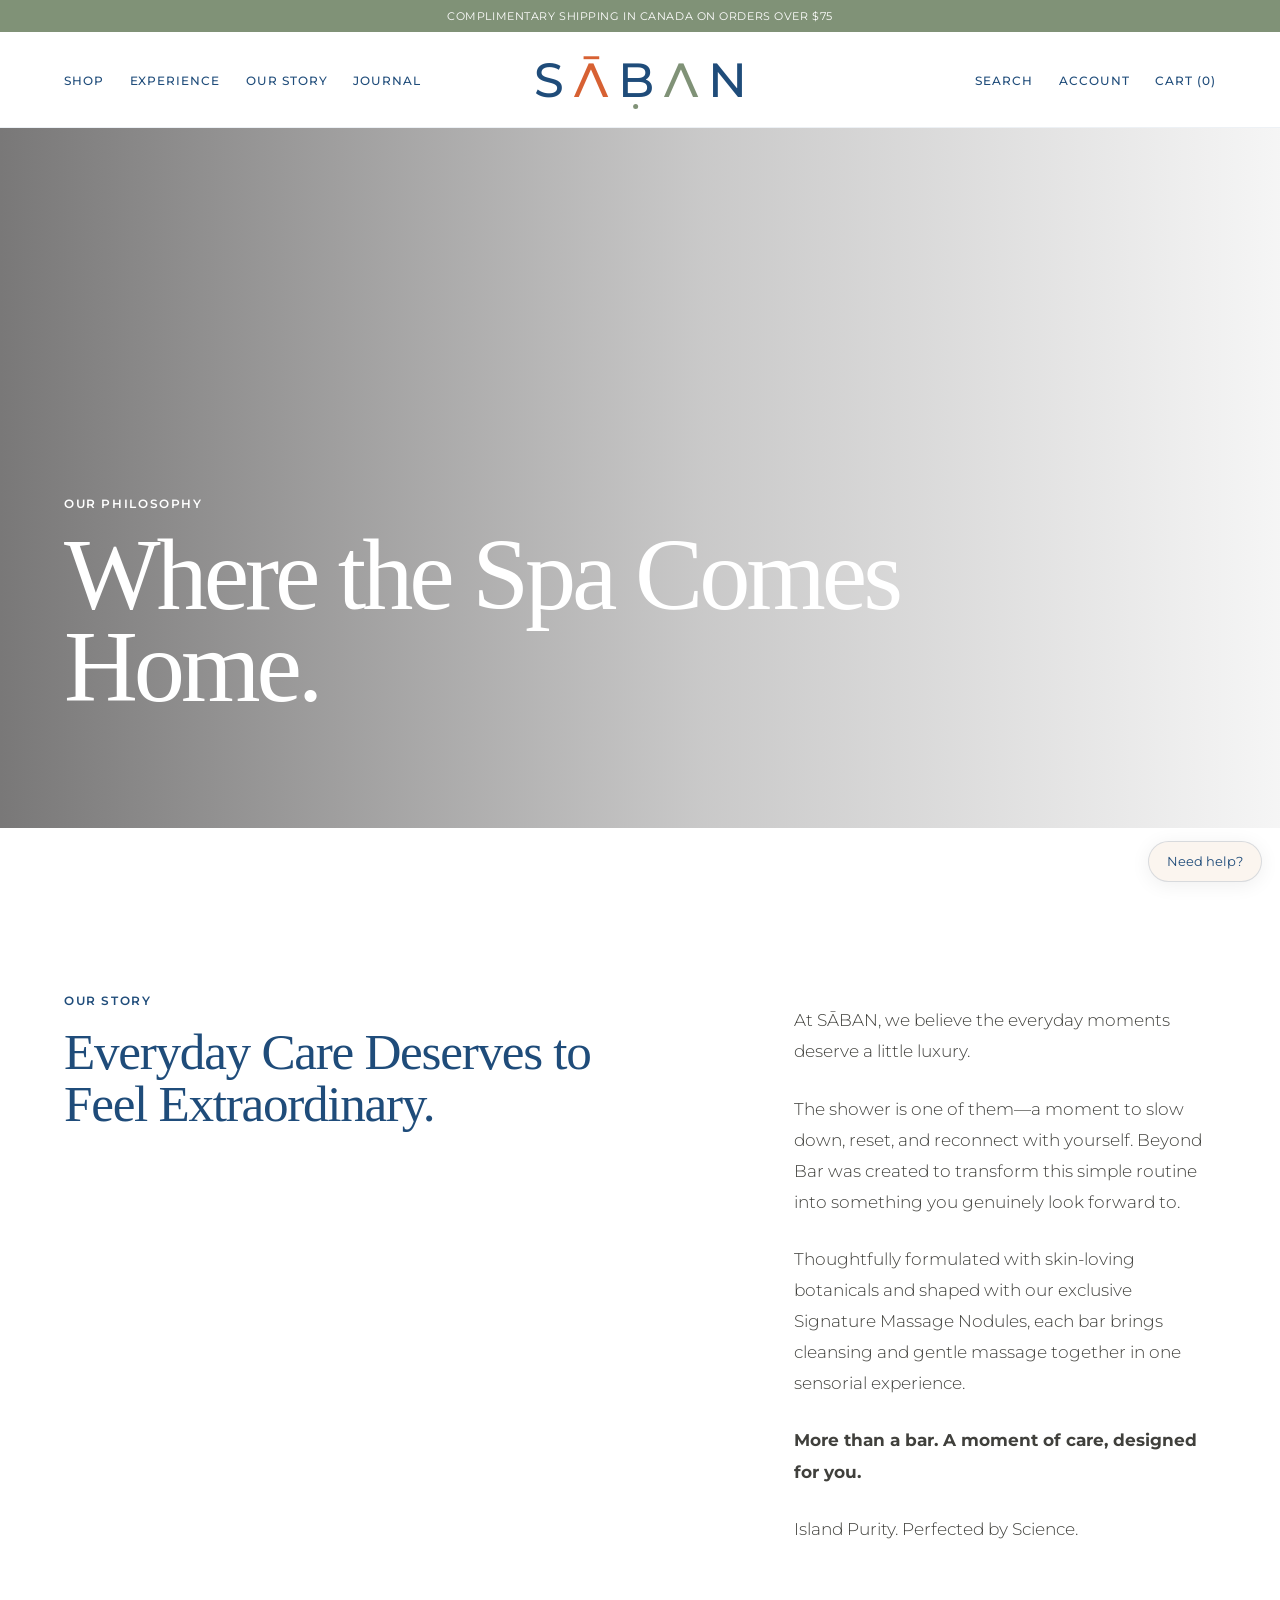
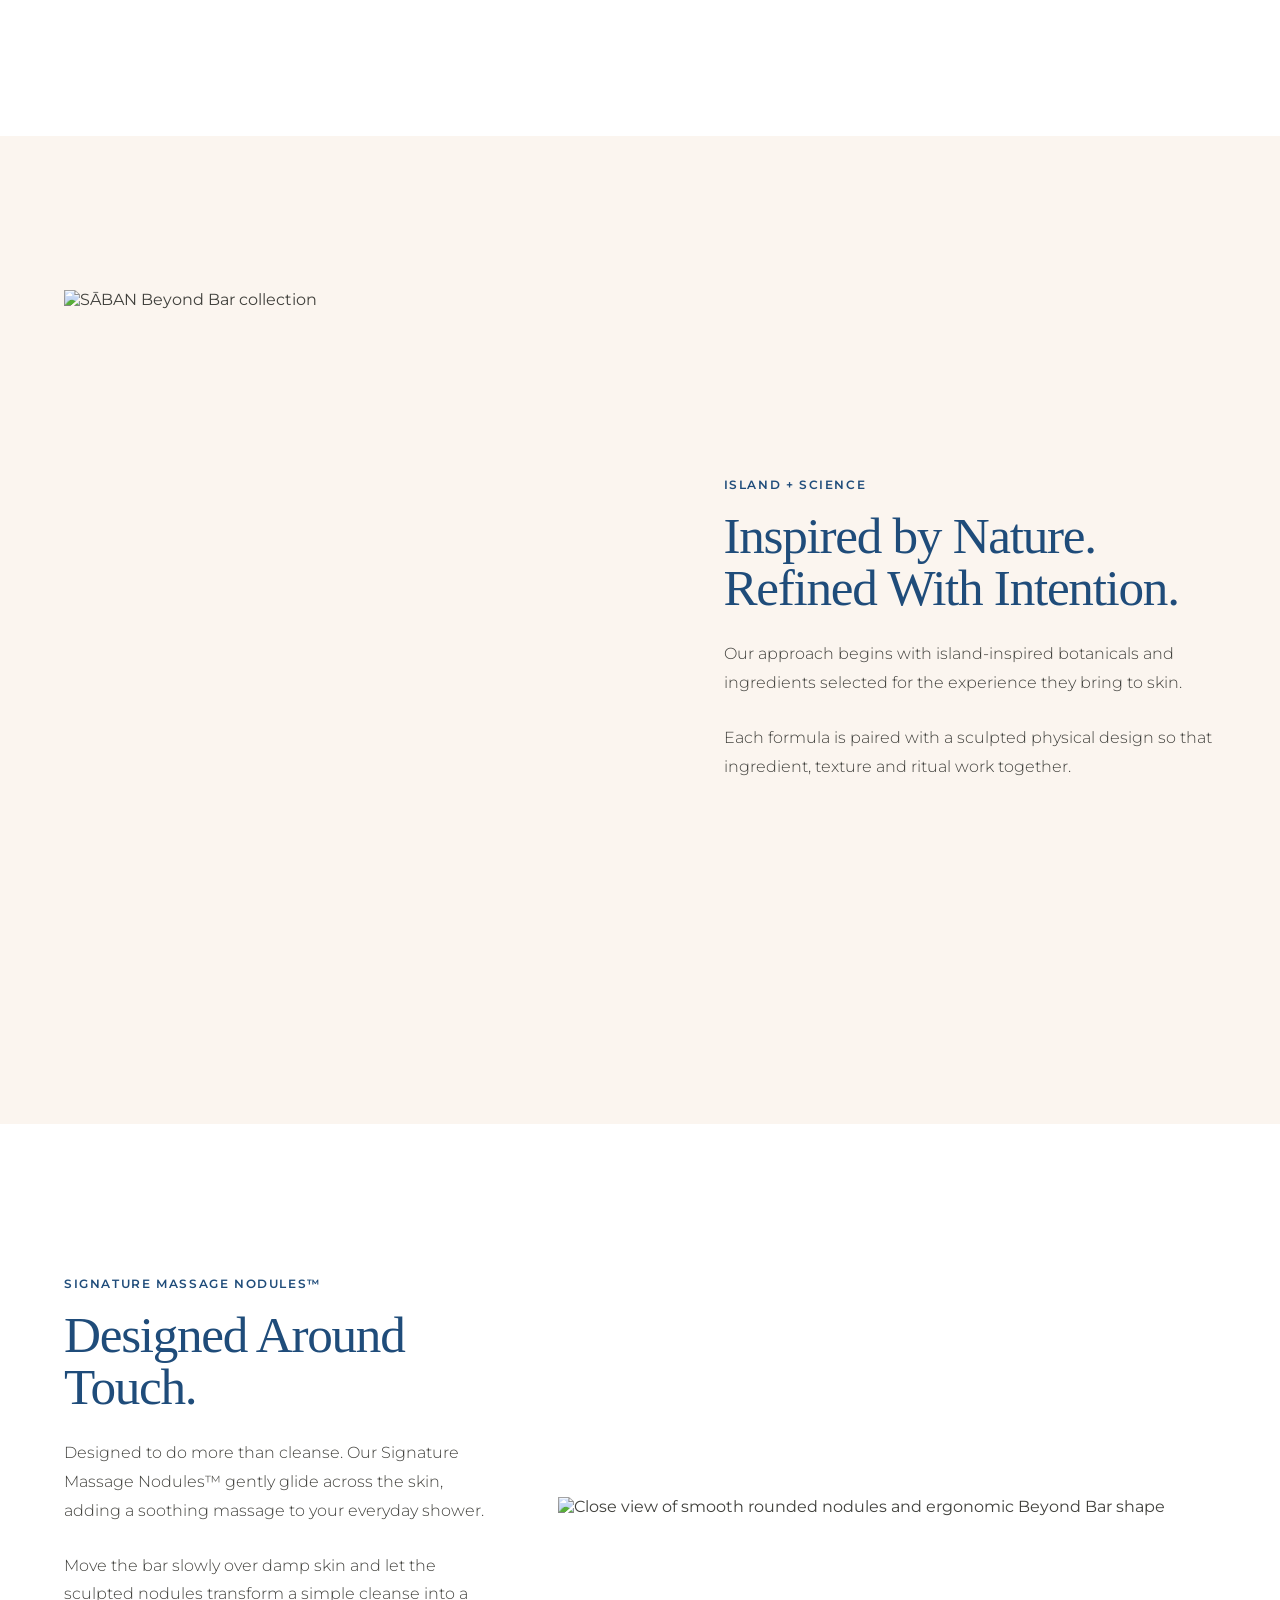
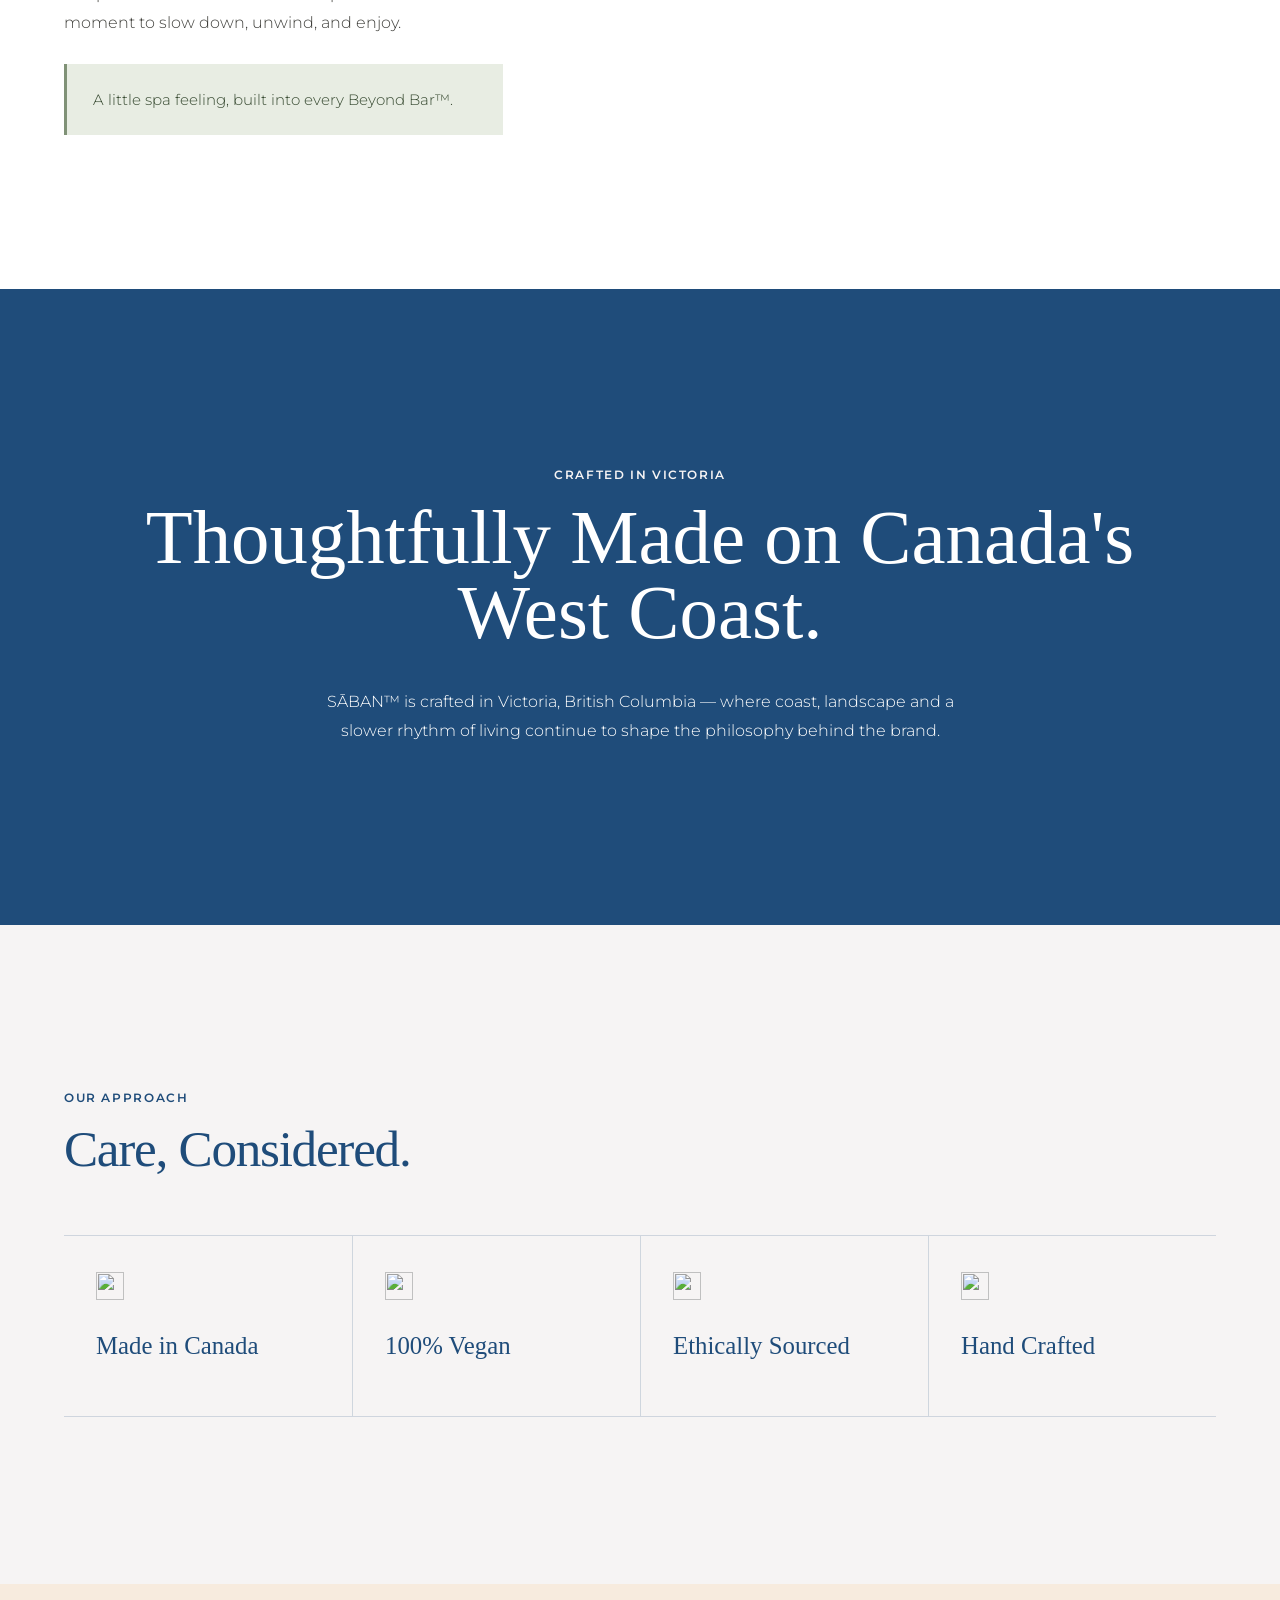
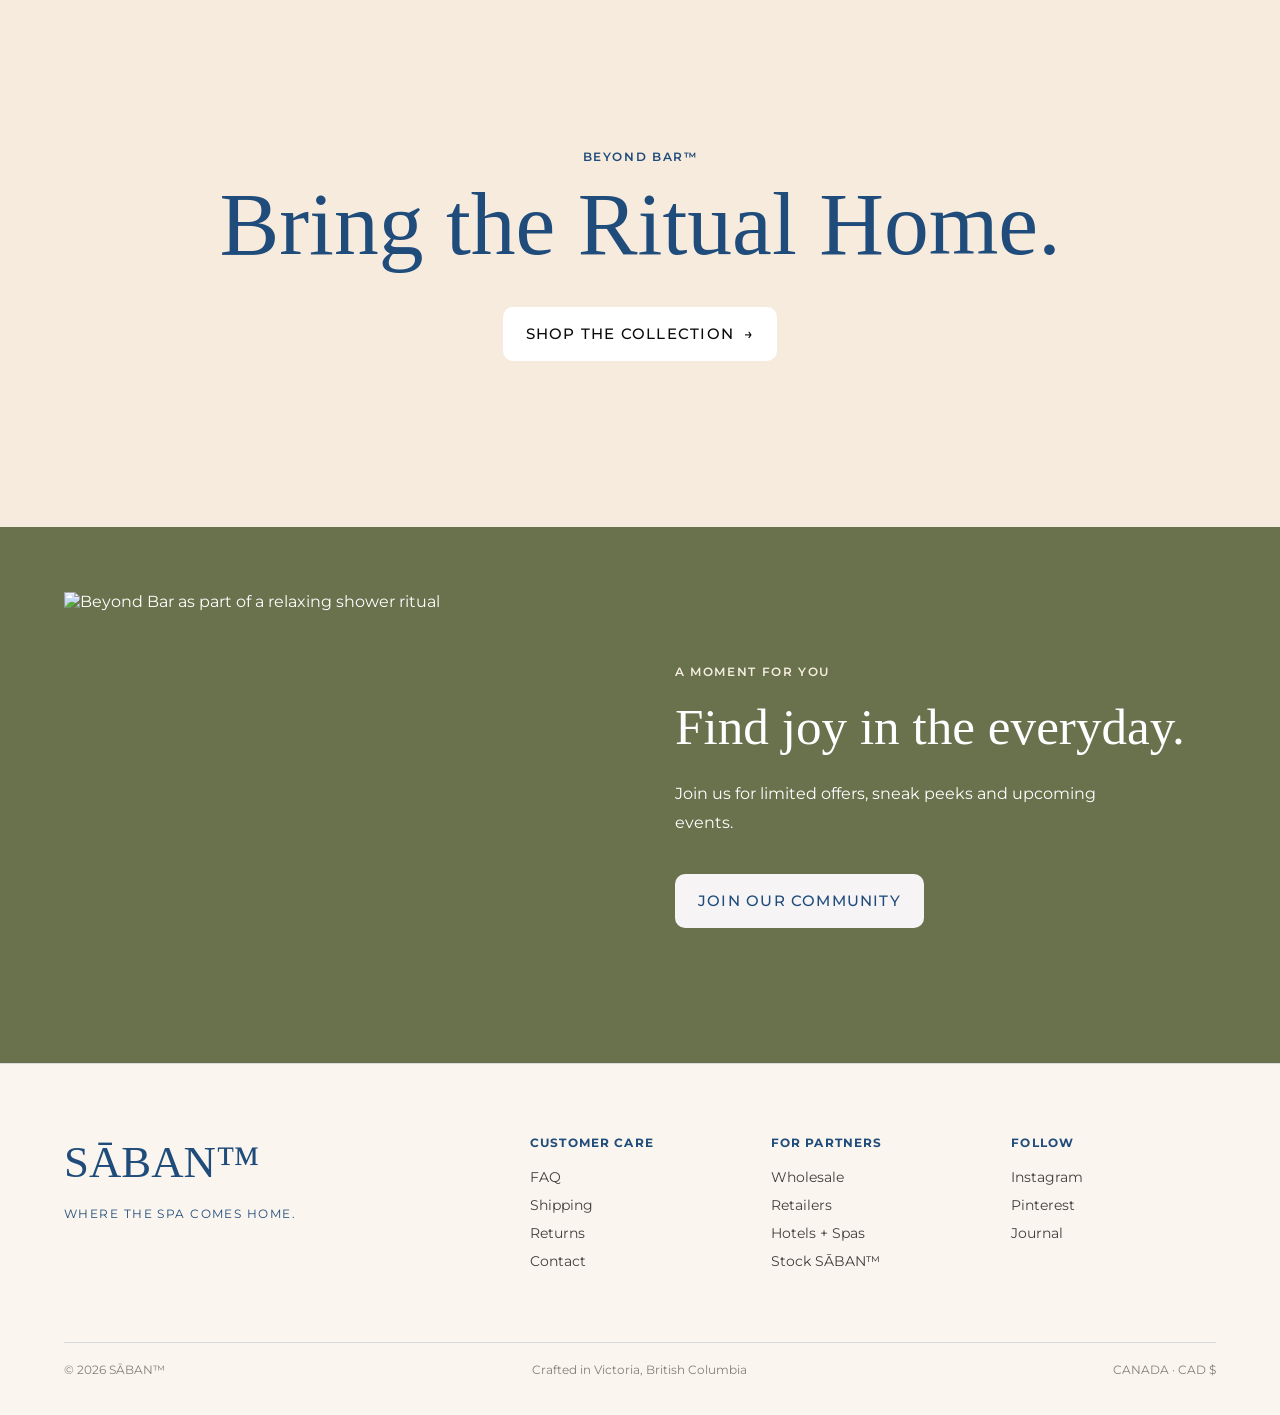
==== about.html @ 6a3602ad "Add files via upload" ====
<!DOCTYPE html>
<html lang="en">
 <head>
  <meta charset="utf-8"/>
  <meta content="width=device-width, initial-scale=1.0" name="viewport"/>
  <meta content="Discover the philosophy behind SĀBAN™." name="description"/>
  <title>
   Our Story | SĀBAN™
  </title>
  <link href="https://fonts.googleapis.com" rel="preconnect"/>
  <link crossorigin="" href="https://fonts.gstatic.com" rel="preconnect"/>
  <link href="https://fonts.googleapis.com/css2?family=Montserrat:wght@200;300;400;500;600&amp;display=swap" rel="stylesheet"/>
  <link href="style.css" rel="stylesheet"/>
 </head>
 <body>
  <a class="skip-link" href="#main-content">
   Skip to content
  </a>
  <!-- =========================================
         HEADER
    ========================================== -->
  <header class="site-header internal-header" data-site-header="">
   <div class="header-offer-container">
    <p class="header-offer">
     COMPLIMENTARY SHIPPING IN CANADA ON ORDERS OVER $75
    </p>
   </div>
   <div class="header-container">
    <button aria-controls="mobile-navigation" aria-expanded="false" aria-label="Open navigation" class="mobile-menu-button" data-menu-button="" type="button">
     <span>
     </span>
     <span>
     </span>
    </button>
    <nav aria-label="Main navigation" class="nav-left">
     <ul class="nav-list">
      <li>
       <a href="shop.html">
        SHOP
       </a>
      </li>
      <li>
       <a href="index.html#experience">
        EXPERIENCE
       </a>
      </li>
      <li>
       <a aria-current="page" href="about.html">
        OUR STORY
       </a>
      </li>
      <li>
       <a href="index.html#journal">
        JOURNAL
       </a>
      </li>
     </ul>
    </nav>
    <p class="header-title">
     <a aria-label="SĀBAN home" class="logo-link" href="index.html">
      <span class="logo-s">
       S
      </span>
      <span class="logo-a1">
       Ʌ̄
      </span>
      <span class="logo-b b-dot">
       B
      </span>
      <span class="logo-a2">
       Ʌ
      </span>
      <span class="logo-n">
       N
      </span>
     </a>
    </p>
    <nav aria-label="Utility navigation" class="nav-right">
     <ul class="nav-list nav-utility">
      <li class="utility-desktop">
       <a href="#">
        SEARCH
       </a>
      </li>
      <li class="utility-desktop">
       <a href="#">
        ACCOUNT
       </a>
      </li>
      <li>
       <a href="#">
        CART
        <span aria-hidden="true">
         (0)
        </span>
       </a>
      </li>
     </ul>
    </nav>
   </div>
   <nav aria-label="Mobile navigation" class="mobile-navigation" data-mobile-navigation="" hidden="" id="mobile-navigation">
    <a href="shop.html">
     SHOP
    </a>
    <a href="index.html#experience">
     EXPERIENCE
    </a>
    <a href="about.html">
     OUR STORY
    </a>
    <a href="index.html#journal">
     JOURNAL
    </a>
    <a href="#">
     SEARCH
    </a>
    <a href="#">
     ACCOUNT
    </a>
   </nav>
  </header>
  <main id="main-content">
   <!-- =========================================
             ABOUT HERO
        ========================================== -->
   <section class="about-hero">
    <img alt="SĀBAN spa-inspired atmosphere" class="about-hero-image" src="photos/collection-story.png"/>
    <div class="about-hero-overlay">
    </div>
    <div class="section-shell about-hero-content">
     <p class="eyebrow">
      OUR PHILOSOPHY
     </p>
     <h1>
      Where the Spa
                    Comes Home.
     </h1>
    </div>
   </section>
   <!-- =========================================
             PHILOSOPHY
        ========================================== -->
   <section class="about-philosophy">
    <div class="section-shell about-philosophy-grid">
     <div>
      <p class="eyebrow">
       OUR STORY
      </p>
      <h2 class="section-heading">
       Everyday Care Deserves
                        to Feel Extraordinary.
      </h2>
     </div>
     <div class="about-long-copy">
      <p>
       At SĀBAN, we believe the everyday moments deserve a little luxury.
      </p>
      <p>
       The shower is one of them—a moment to slow down, reset, and reconnect with yourself. Beyond Bar was created to transform this simple routine into something you genuinely look forward to.
      </p>
      <p>
       Thoughtfully formulated with skin-loving botanicals and shaped with our exclusive Signature Massage Nodules, each bar brings cleansing and gentle massage together in one sensorial experience.
      </p>
      <p>
       <strong>
        More than a bar. A moment of care, designed for you.
       </strong>
      </p>
      <p>
       Island Purity. Perfected by Science.
      </p>
     </div>
    </div>
   </section>
   <!-- =========================================
             ISLAND + SCIENCE
        ========================================== -->
   <section class="about-editorial">
    <div class="section-shell about-editorial-grid">
     <figure class="about-editorial-image">
      <img alt="SĀBAN Beyond Bar collection" loading="lazy" src="photos/photo-1.png"/>
     </figure>
     <div class="about-editorial-copy">
      <p class="eyebrow">
       ISLAND + SCIENCE
      </p>
      <h2 class="section-heading">
       Inspired by Nature.
                        Refined With Intention.
      </h2>
      <p>
       Our approach begins with
                        island-inspired botanicals and
                        ingredients selected for the
                        experience they bring to skin.
      </p>
      <p>
       Each formula is paired with a
                        sculpted physical design so that
                        ingredient, texture and ritual
                        work together.
      </p>
     </div>
    </div>
   </section>
   <!-- =========================================
             NODULES
        ========================================== -->
   <section class="about-nodules">
    <div class="section-shell about-nodules-grid">
     <div class="about-editorial-copy">
      <p class="eyebrow">
       SIGNATURE MASSAGE NODULES™
      </p>
      <h2 class="section-heading">
       Designed Around Touch.
      </h2>
      <p>
       Designed to do more than cleanse. Our Signature Massage Nodules™ gently glide across the skin, adding a soothing massage to your everyday shower.
      </p>
      <p>
       Move the bar slowly over damp skin and let the sculpted nodules transform a simple cleanse into a moment to slow down, unwind, and enjoy.
      </p>
      <p class="sage-note">
       A little spa feeling, built into every Beyond Bar™.
      </p>
     </div>
     <figure class="about-editorial-image">
      <img alt="Close view of smooth rounded nodules and ergonomic Beyond Bar shape" loading="lazy" src="photos/nodules-closeup.png"/>
     </figure>
    </div>
   </section>
   <!-- =========================================
             VICTORIA
        ========================================== -->
   <section class="about-location">
    <div class="section-shell about-location-inner">
     <p class="eyebrow">
      CRAFTED IN VICTORIA
     </p>
     <h2>
      Thoughtfully Made
                    on Canada's West Coast.
     </h2>
     <p>
      SĀBAN™ is crafted in Victoria,
                    British Columbia — where coast,
                    landscape and a slower rhythm of
                    living continue to shape the
                    philosophy behind the brand.
     </p>
    </div>
   </section>
   <!-- =========================================
             VALUES
        ========================================== -->
   <section class="about-values">
    <div class="section-shell">
     <div class="about-values-heading">
      <p class="eyebrow">
       OUR APPROACH
      </p>
      <h2 class="section-heading">
       Care, Considered.
      </h2>
     </div>
     <div class="about-values-grid">
      <article>
       <img alt="" class="value-icon" src="icons/canada.svg"/>
       <h3>
        Made in Canada
       </h3>
      </article>
      <article>
       <img alt="" class="value-icon" src="icons/vegan.svg"/>
       <h3>
        100% Vegan
       </h3>
      </article>
      <article>
       <img alt="" class="value-icon" src="icons/ethical.svg"/>
       <h3>
        Ethically Sourced
       </h3>
      </article>
      <article>
       <img alt="" class="value-icon" src="icons/hand.svg"/>
       <h3>
        Hand Crafted
       </h3>
      </article>
     </div>
    </div>
   </section>
   <!-- =========================================
             CTA
        ========================================== -->
   <section class="about-cta">
    <div class="section-shell about-cta-inner">
     <p class="eyebrow">
      BEYOND BAR™
     </p>
     <h2>
      Bring the Ritual Home.
     </h2>
     <a class="button button-primary" href="shop.html">
      SHOP THE COLLECTION
      <span aria-hidden="true">
       →
      </span>
     </a>
    </div>
   </section>
  </main>
  <!-- FOOTER -->
  <section class="community-banner">
   <div class="section-shell community-grid">
    <img alt="Beyond Bar as part of a relaxing shower ritual" loading="lazy" src="photos/shower-ritual.png"/>
    <div>
     <p class="eyebrow">
      A MOMENT FOR YOU
     </p>
     <h2>
      Find joy in the everyday.
     </h2>
     <p>
      Join us for limited offers, sneak peeks and upcoming events.
     </p>
     <button class="button button-light" data-open-community="" type="button">
      JOIN OUR COMMUNITY
     </button>
    </div>
   </div>
  </section>
  <footer class="site-footer">
   <div class="section-shell footer-top">
    <div class="footer-brand">
     <a class="footer-logo" href="index.html">
      SĀBAN™
     </a>
     <p>
      WHERE THE SPA COMES HOME.
     </p>
    </div>
    <div class="footer-groups">
     <div>
      <h2>
       CUSTOMER CARE
      </h2>
      <a href="faq.html">
       FAQ
      </a>
      <a href="shipping.html#shipping">
       Shipping
      </a>
      <a href="shipping.html#returns">
       Returns
      </a>
      <a href="contact.html">
       Contact
      </a>
     </div>
     <div>
      <h2>
       FOR PARTNERS
      </h2>
      <a href="contact.html">
       Wholesale
      </a>
      <a href="contact.html">
       Retailers
      </a>
      <a href="contact.html">
       Hotels + Spas
      </a>
      <a href="contact.html">
       Stock SĀBAN™
      </a>
     </div>
     <div>
      <h2>
       FOLLOW
      </h2>
      <a href="#">
       Instagram
      </a>
      <a href="#">
       Pinterest
      </a>
      <a href="index.html#journal">
       Journal
      </a>
     </div>
    </div>
   </div>
   <div class="section-shell footer-bottom">
    <p>
     ©
     <span data-year="">
     </span>
     SĀBAN™
    </p>
    <p>
     Crafted in Victoria,
                British Columbia
    </p>
    <p>
     CANADA · CAD $
     <span class="payment-methods" data-payment-methods="" hidden="">
     </span>
    </p>
   </div>
  </footer>
  <script src="config.js">
  </script>
  <script defer="" src="script.js">
  </script>
  <dialog aria-labelledby="community-title" class="community-dialog">
   <button aria-label="Close community signup" class="dialog-close" type="button">
    ×
   </button>
   <div class="community-dialog-copy">
    <p class="eyebrow">
     SĀBAN™
    </p>
    <h2 id="community-title">
     Join Our Community
    </h2>
    <p>
     Sign up for limited offers, sneak peeks and upcoming events.
    </p>
    <form data-newsletter="">
     <label for="newsletter-email">
      Email address
     </label>
     <input autocomplete="email" id="newsletter-email" name="email" required="" type="email"/>
     <label class="consent">
      <input name="consent" required="" type="checkbox"/>
      I agree to receive SĀBAN emails. I can unsubscribe at any time.
     </label>
     <button class="button button-light" type="submit">
      SUBSCRIBE
     </button>
     <p data-newsletter-status="" role="status">
     </p>
    </form>
   </div>
  </dialog>
  <a aria-label="Contact SĀBAN for help" class="help-bubble" href="contact.html">
   Need help?
  </a>
 </body>
</html>
---- style.css ----
:root {
    --Dusk-Blue: #1F4C7A;
    --Spicy-Paprika: #D76133;
    --Dusty-Olive: #809277;
    --Warm-Ivory: #F6F4F4;
    --Linen: #FBF5EF;

    --White: #FFFFFF;
    --Ink: #0B0909;
    --Text: #40403C;
    --Muted: #818279;
    --Collection-Background: #F7EBDE;

    --Primary-font: "Avenir Next", "Montserrat", sans-serif;
    --Secondary-font: "Montserrat", sans-serif;

    --header-offer-height: 32px;
    --header-nav-height: 96px;

    --page-gutter: clamp(20px, 5vw, 72px);
    --content-width: 1280px;

    --line: rgba(31, 76, 122, 0.16);
}


/* ==============================
   GLOBAL
================================ */

*,
*::before,
*::after {
    box-sizing: border-box;
}


html {
    scroll-behavior: smooth;
}


body {
    margin: 0;

    color: var(--Text);
    background: var(--White);

    font-family: var(--Secondary-font);

    -webkit-font-smoothing: antialiased;
}


body.menu-open {
    overflow: hidden;
}


img {
    display: block;

    width: 100%;
    max-width: 100%;
}


a {
    color: inherit;
}


button,
a {
    -webkit-tap-highlight-color: transparent;
}


button {
    font: inherit;
}


.skip-link {
    position: fixed;

    top: 8px;
    left: 8px;

    z-index: 3000;

    padding: 10px 14px;

    background: var(--White);
    color: var(--Dusk-Blue);

    transform: translateY(-160%);
}


.skip-link:focus {
    transform: translateY(0);
}


.section {
    padding: clamp(80px, 10vw, 144px) 0;
}


.section-shell {
    width: min(
        calc(100% - (2 * var(--page-gutter))),
        var(--content-width)
    );

    margin-inline: auto;
}



/* ==============================
   TYPOGRAPHY
================================ */

.eyebrow {
    margin: 0 0 16px;

    color: var(--Dusk-Blue);

    font-size: 0.72rem;
    font-weight: 600;
    line-height: 1.35;

    letter-spacing: 0.14em;

    text-transform: uppercase;
}


.display-heading,
.section-heading,
.feature-heading,
.story-title {
    margin: 0;

    color: var(--Dusk-Blue);

    font-family:
        Georgia,
        "Times New Roman",
        serif;

    font-weight: 400;

    letter-spacing: -0.025em;
}


.display-heading {
    max-width: 900px;

    font-size: clamp(
        3rem,
        6vw,
        6.5rem
    );

    line-height: 0.98;
}


.section-heading {
    font-size: clamp(
        2.5rem,
        4vw,
        4.8rem
    );

    line-height: 1.02;
}


.feature-heading {
    font-size: clamp(
        2.1rem,
        3.5vw,
        4.2rem
    );

    line-height: 1.04;
}


.lead-copy {
    max-width: 850px;

    margin: 36px 0 0;

    font-size: clamp(
        1.05rem,
        1.6vw,
        1.35rem
    );

    font-weight: 300;
    line-height: 1.8;
}



/* ==============================
   TEXT LINKS
================================ */

.text-link {
    position: relative;

    display: inline-flex;

    align-items: center;

    gap: 8px;

    margin-top: 32px;

    color: var(--Dusk-Blue);

    font-size: 0.8rem;
    font-weight: 600;

    letter-spacing: 0.12em;

    text-decoration: none;
}


.text-link::after {
    content: "";

    position: absolute;

    right: 0;
    bottom: -6px;
    left: 0;

    height: 1px;

    background: currentColor;

    transform: scaleX(0);
    transform-origin: left;

    transition:
        transform 220ms ease;
}


.text-link:hover::after,
.text-link:focus-visible::after {
    transform: scaleX(1);
}



/* ==============================
   HEADER
================================ */

.site-header {
    position: fixed;

    inset: 0 0 auto;

    z-index: 1000;

    width: 100%;
}


.header-offer-container {
    display: flex;

    align-items: center;
    justify-content: center;

    min-height: var(--header-offer-height);

    padding: 6px 20px;

    background: var(--Dusty-Olive);
}


.header-offer {
    margin: 0;

    color: var(--White);

    font-size: 0.7rem;
    font-weight: 400;

    letter-spacing: 0.05em;

    text-align: center;
}


.header-container {
    display: grid;

    grid-template-columns:
        minmax(0, 1fr)
        auto
        minmax(0, 1fr);

    align-items: center;

    min-height: var(--header-nav-height);

    padding:
        10px
        var(--page-gutter);

    background: transparent;

    border-bottom:
        1px solid transparent;

    transition:
        background-color 220ms ease,
        box-shadow 220ms ease,
        border-color 220ms ease;
}


.nav-left,
.nav-right {
    min-width: 0;
}


.nav-right {
    justify-self: end;
}


.nav-list {
    display: flex;

    align-items: center;

    gap: clamp(
        14px,
        2vw,
        28px
    );

    margin: 0;
    padding: 0;

    list-style: none;
}


.nav-list a {
    position: relative;

    display: inline-block;

    color: var(--Ink);

    font-family: var(--Primary-font);

    font-size: 0.76rem;
    font-weight: 500;

    letter-spacing: 0.08em;

    text-decoration: none;
}


.nav-list a::after {
    content: "";

    position: absolute;

    right: 0;
    bottom: -6px;
    left: 0;

    height: 1px;

    background: currentColor;

    transform: scaleX(0);
    transform-origin: left;

    transition:
        transform 220ms ease;

}



.nav-list a:hover::after,
.nav-list a:focus-visible::after {
    transform: scaleX(1);
}



/* ==============================
   LOGO
================================ */

.header-title {
    display: flex;
    flex: 1;
    align-items: center;
    justify-content: center;
    margin: 0;
    font-family: var(--Primary-font);
    text-align: center;
}

.logo-link {
    display: flex;
    align-items: center;
    gap: 10px;
    color: #FFFFFF;
    font-size: 3rem;
    font-weight: 500;
    line-height: 1;
    text-decoration: none;
}

.logo-s,
.logo-a1,
.logo-b,
.logo-a2,
.logo-n {
    color: black;
    transition: color 0.5s ease;
}

.b-dot {
    position: relative;
    display: inline-block;
}

.b-dot::after {
    content: "";
    position: absolute;
    bottom: -0.12em;
    left: 50%;
    width: 0.12em;
    height: 0.12em;
    border-radius: 50%;
    background-color: black;
    transform: translateX(-50%);
    transition: background-color 0.5s ease;
}


/* ==============================
   HEADER HOVER / SCROLL
================================ */

.site-header:hover .header-container,
.site-header.scrolled .header-container,
.site-header.menu-open .header-container {
    background: var(--White);

    border-bottom-color: var(--line);

    box-shadow:
        0 2px 14px
        rgba(0, 0, 0, 0.06);
}


.site-header:hover .logo-s,
.site-header:hover .logo-b,
.site-header:hover .logo-n,
.site-header.scrolled .logo-s,
.site-header.scrolled .logo-b,
.site-header.scrolled .logo-n,
.site-header.menu-open .logo-s,
.site-header.menu-open .logo-b,
.site-header.menu-open .logo-n {
    color: var(--Dusk-Blue);
}


.site-header:hover .logo-a1,
.site-header.scrolled .logo-a1,
.site-header.menu-open .logo-a1 {
    color: var(--Spicy-Paprika);
}


.site-header.menu-open .logo-a2,
.site-header:hover .b-dot::after,
.site-header.scrolled .b-dot::after,
.site-header.menu-open .b-dot::after {
    color: var(--Dusty-Olive);
    background: var(--Dusty-Olive);
}

.site-header:hover .logo-a2,
.site-header.scrolled .logo-a2{
    color: var(--Dusty-Olive)
}


.mobile-menu-button,
.mobile-navigation {
    display: none;
}



/* ==============================
   HERO
================================ */

.hero {
    position: relative;

    width: 100%;

    height: 100vh;
    height: 100svh;

    min-height: 700px;

    overflow: hidden;
}


.hero::after {
    content: "";

    position: absolute;

    inset: 0;

    z-index: 1;

    pointer-events: none;

    background:
        radial-gradient(
            ellipse at 15% 50%,

            rgba(11, 9, 9, 0.25) 0%,
            rgba(11, 9, 9, 0.20) 20%,
            rgba(11, 9, 9, 0.15) 40%,
            rgba(11, 9, 9, 0.10) 60%,
            rgba(11, 9, 9, 0.05) 65%,
            rgba(11, 9, 9, 0) 75%
        );
}


.hero-image {
    position: absolute;

    inset: 0;

    z-index: 0;

    width: 100%;
    height: 100%;

    object-fit: fill;

    object-position: 96% 100%;

    transform:
        translate(7.5%, 5%)
        scale(1.15);
}


.hero-content {
    position: absolute;

    top: 25%;
    left: 7%;

    z-index: 2;

    display: flex;

    flex-direction: column;

    align-items: flex-start;

    width: min(
        560px,
        40vw
    );
}


.hero-eyebrow {
    color: var(--Warm-Ivory);
}


.hero-copy-title {
    margin: 0;

    color: var(--Warm-Ivory);

    font-family: var(--Primary-font);

    font-size: clamp(
        2.75rem,
        3.65vw,
        3.85rem
    );

    font-weight: 400;

    line-height: 1.08;

    letter-spacing: 0.02em;
}


.hero-divider {
    width: 320px;
    max-width: 100%;

    height: 2px;

    margin: 14px 0 28px;

    border: 0;

    background: var(--Warm-Ivory);
}

/* =========================================
   TESTIMONIALS
========================================= */

.testimonials-section {
    padding: clamp(80px, 10vw, 144px) 0;
}

.testimonials-grid {
    display: grid;
    grid-template-columns: repeat(3, 1fr);
    gap: 32px;
    margin-top: 56px;
}

.testimonial-card {
    padding: 36px;
    border: 1px solid var(--line);
}

.testimonial-quote {
    margin: 0;

    color: var(--Text);

    font-size: 1rem;
    font-weight: 300;
    line-height: 1.8;
}

.testimonial-author {
    margin: 28px 0 0;

    color: var(--Dusk-Blue);

    font-size: 0.72rem;
    font-weight: 600;
    letter-spacing: 0.12em;

    text-transform: uppercase;
}

@media (max-width: 900px) {
    .testimonials-grid {
        grid-template-columns: 1fr;
    }
}

/* ==============================
   BUTTONS
================================ */

.button {
    display: inline-flex;

    align-items: center;
    justify-content: center;

    gap: 10px;

    min-height: 54px;

    padding: 14px 22px;

    border:
        1px solid transparent;

    border-radius: 10px;

    font-family: var(--Primary-font);

    font-size: 0.95rem;
    font-weight: 500;

    line-height: 1;

    letter-spacing: 0.08em;

    text-decoration: none;

    transition:
        transform 220ms ease,
        background-color 220ms ease,
        color 220ms ease;
}


.button-primary {
    background: #FFFFFF;

    color: var(--Ink);
}


.button-primary:hover {
    background: var(--Dusty-Olive);

    transform:
        translateY(-2px);
}


.button-light {
    background: var(--Warm-Ivory);

    color: var(--Dusk-Blue);
}


.button-light:hover {
    transform:
        translateY(-2px);
}


.cta-cart-icon {
    width: 24px;
    height: 24px;

    flex: 0 0 24px;

    object-fit: contain;

    transform:
        translateY(-2px);
}



/* ==============================
   PRODUCT PROMISES
================================ */

.product-promises-container {
    display: flex;

    align-items: center;
    justify-content: center;

    min-height: 25vh;

    padding: 48px 5%;

    background: var(--Linen);
}


.product-promises {
    display: flex;

    align-items: stretch;
    justify-content: space-between;

    width: 100%;
    max-width: 1200px;

    margin: 0;
    padding: 0;

    color: #040A10;

    list-style: none;
}


.product-promises li {
    display: flex;

    flex: 1;

    align-items: center;
    justify-content: center;

    gap: 14px;

    min-height: 64px;

    padding: 0 30px;

    font-size: 0.72rem;
    font-weight: 500;

    letter-spacing: 0.12em;

    text-align: center;

    text-transform: uppercase;
}


.product-promises li + li {
    border-left:
        2px solid #040A10;
}


.promise-icon {
    width: 30px;
    height: 30px;

    flex: 0 0 auto;

    object-fit: contain;
}


.promise-icon-hand {
    width: 42px;
    height: 42px;
}


.promise-icon-plant {
    width: 52px;
    height: 52px;
}


.promise-icon-bunny {
    width: 36px;
    height: 36px;
}



/* ==============================
   EXPERIENCE INTRO
================================ */

.experience-intro {
    background: var(--White);
}


.experience-intro-grid {
    display: grid;

    grid-template-columns:
        minmax(0, 1.1fr)
        minmax(340px, 0.9fr);

    align-items: end;

    gap: clamp(
        48px,
        8vw,
        120px
    );
}


.experience-copy {
    padding-bottom:
        clamp(
            10px,
            4vw,
            60px
        );
}


.editorial-media {
    margin: 0;

    overflow: hidden;

    background: var(--Warm-Ivory);
}


.editorial-media img {
    aspect-ratio: 4 / 5;

    height: 100%;

    object-fit: cover;
}



/* ==============================
   EXPERIENCE DETAILS
================================ */

.experience-details {
    border-top:
        1px solid var(--line);

    border-bottom:
        1px solid var(--line);

    background: var(--Warm-Ivory);
}


.feature-row {
    display: grid;

    grid-template-columns:
        minmax(0, 0.85fr)
        minmax(0, 1.15fr);

    align-items: center;

    gap: clamp(
        48px,
        9vw,
        140px
    );

    padding-block:
        clamp(
            90px,
            12vw,
            170px
        );
}


.feature-row + .feature-row {
    border-top:
        1px solid var(--line);
}


.feature-row-reverse {
    grid-template-columns:
        minmax(0, 1.15fr)
        minmax(0, 0.85fr);
}


.feature-row-reverse .feature-copy {
    order: 2;
}


.feature-row-reverse .editorial-media {
    order: 1;
}


.feature-copy p:not(.feature-number):not(.eyebrow) {
    max-width: 560px;

    margin: 28px 0 0;

    font-size: 1rem;
    font-weight: 300;

    line-height: 1.8;
}


.feature-number {
    margin: 0 0 28px;

    color: var(--Muted);

    font-size: 0.8rem;

    letter-spacing: 0.1em;
}



/* ==============================
   COLLECTION
================================ */

.collection {
    background:
        var(--Collection-Background);
}


.section-heading-row {
    display: flex;

    align-items: flex-end;
    justify-content: space-between;

    gap: 32px;

    margin-bottom:
        clamp(
            48px,
            7vw,
            84px
        );
}


.product-grid {
    display: grid;

    grid-template-columns:
        repeat(
            2,
            minmax(0, 1fr)
        );

    gap:
        clamp(
            48px,
            7vw,
            96px
        )
        clamp(
            24px,
            4vw,
            56px
        );
}


.product-card {
    min-width: 0;
}


.product-image-link {
    display: block;

    overflow: hidden;

    background: var(--Warm-Ivory);

    text-decoration: none;
}


.product-image-link img {
    aspect-ratio: 4 / 3;

    object-fit: cover;

    transition:
        transform
        500ms
        cubic-bezier(
            .2,
            .65,
            .3,
            1
        );
}


.product-image-link:hover img,
.product-image-link:focus-visible img {
    transform:
        scale(1.025);
}


.product-card-copy {
    display: flex;

    align-items: flex-start;
    justify-content: space-between;

    gap: 24px;

    padding-top: 22px;
}


.product-card h3 {
    margin: 4px 0 6px;

    color: var(--Dusk-Blue);

    font-family:
        Georgia,
        "Times New Roman",
        serif;

    font-size: clamp(
        1.7rem,
        2.2vw,
        2.5rem
    );

    font-weight: 400;

    letter-spacing: -0.01em;
}


.product-card h3 a {
    text-decoration: none;
}


.product-card-copy p {
    margin: 0;
}


.product-kicker {
    color: var(--Muted);

    font-size: 0.68rem;
    font-weight: 600;

    letter-spacing: 0.1em;
}


.product-price {
    flex: 0 0 auto;

    color: var(--Dusk-Blue);

    font-size: 0.82rem;
    font-weight: 500;
}


.product-feel {
    margin: 18px 0 0;

    padding-top: 14px;

    border-top:
        1px solid
        rgba(31, 76, 122, 0.14);

    color: var(--Muted);

    font-size: 0.82rem;
}



/* ==============================
   RITUAL FINDER
================================ */

.ritual-finder {
    background: var(--White);
}


.ritual-grid {
    display: grid;

    grid-template-columns:
        minmax(0, 0.95fr)
        minmax(0, 1.05fr);

    align-items: center;

    gap: clamp(
        48px,
        8vw,
        120px
    );
}


.ritual-instruction {
    margin: 28px 0 0;

    font-weight: 300;
}


.ritual-options {
    display: flex;

    flex-wrap: wrap;

    gap: 10px;

    margin-top: 32px;
}


.ritual-options button {
    min-height: 44px;

    padding: 10px 16px;

    border:
        1px solid
        rgba(31, 76, 122, 0.24);

    border-radius: 999px;

    background: transparent;

    color: var(--Dusk-Blue);

    cursor: pointer;

    font-size: 0.82rem;

    transition:
        background-color 180ms ease,
        color 180ms ease,
        border-color 180ms ease;
}


.ritual-options button:hover,
.ritual-options button:focus-visible,
.ritual-options button.is-active {
    border-color:
        var(--Dusty-Olive);

    background:
        var(--Dusty-Olive);

    color:
        var(--Ink);
}


.ritual-result {
    max-width: 620px;

    margin-top: 48px;

    padding-top: 30px;

    border-top:
        1px solid var(--line);
}


.ritual-result h3 {
    margin: 0;

    color: var(--Dusk-Blue);

    font-family:
        Georgia,
        "Times New Roman",
        serif;

    font-size: clamp(
        2rem,
        3vw,
        3.4rem
    );

    font-weight: 400;
}


.ritual-result > p:not(.eyebrow) {
    margin: 16px 0 0;

    font-weight: 300;

    line-height: 1.7;
}


.ritual-media {
    margin: 0;

    overflow: hidden;

    background: var(--Warm-Ivory);
}


.ritual-media img {
    aspect-ratio: 4 / 5;

    height: 100%;

    object-fit: cover;
}



/* ==============================
   BOTANICAL LIBRARY
================================ */

.botanical {
    background: var(--Linen);
}


.botanical-heading {
    display: flex;

    align-items: flex-end;
    justify-content: space-between;

    gap: 40px;

    margin-bottom: 48px;
}


.botanical-aside {
    max-width: 300px;

    margin: 0;

    color: var(--Dusk-Blue);

    font-family:
        Georgia,
        "Times New Roman",
        serif;

    font-size: clamp(
        1.4rem,
        2vw,
        2.2rem
    );

    line-height: 1.2;
}


.botanical-media {
    margin: 0;

    overflow: hidden;
}


.botanical-media img {
    aspect-ratio: 16 / 7;

    object-fit: cover;

    object-position: center;
}


.botanical-grid {
    display: grid;

    grid-template-columns:
        repeat(
            3,
            minmax(0, 1fr)
        );

    gap: 0;

    margin-top: 48px;

    border-top:
        1px solid var(--line);

    border-bottom:
        1px solid var(--line);
}


.botanical-grid article {
    padding:
        32px
        clamp(
            20px,
            3vw,
            42px
        )
        36px
        0;
}


.botanical-grid article + article {
    padding-left:
        clamp(
            20px,
            3vw,
            42px
        );

    border-left:
        1px solid var(--line);
}


.botanical-grid h3 {
    margin: 0 0 14px;

    color: var(--Dusk-Blue);

    font-family:
        Georgia,
        "Times New Roman",
        serif;

    font-size: 1.6rem;

    font-weight: 400;
}


.botanical-grid p:last-child {
    margin: 0;

    font-size: 0.92rem;

    font-weight: 300;

    line-height: 1.7;
}



/* ==============================
   STORY
================================ */

.story {
    position: relative;

    display: grid;

    min-height:
        min(
            82vh,
            900px
        );

    overflow: hidden;
}


.story-image,
.story-overlay,
.story-content {
    grid-area: 1 / 1;
}


.story-image {
    width: 100%;
    height: 100%;

    object-fit: cover;
}


.story-overlay {
    background:
        linear-gradient(
            90deg,

            rgba(11, 9, 9, 0.58) 0%,
            rgba(11, 9, 9, 0.26) 52%,
            rgba(11, 9, 9, 0.06) 100%
        );
}


.story-content {
    position: relative;

    z-index: 1;

    align-self: center;

    color: var(--White);
}


.story-content .eyebrow,
.story-title {
    color: var(--White);
}


.story-title {
    max-width: 760px;

    font-size: clamp(
        3rem,
        5.5vw,
        6.6rem
    );

    line-height: 0.98;
}


.story-content > p:not(.eyebrow) {
    max-width: 620px;

    margin: 32px 0 0;

    font-size: clamp(
        1rem,
        1.4vw,
        1.2rem
    );

    font-weight: 300;

    line-height: 1.8;
}


.story-content .button {
    margin-top: 36px;
}



/* ==============================
   JOURNAL
================================ */

.journal {
    background: var(--White);
}


.journal-grid {
    display: grid;

    grid-template-columns:
        0.8fr
        1fr
        auto;

    align-items: end;

    gap: clamp(
        30px,
        6vw,
        90px
    );
}


.journal-grid > p {
    margin: 0;

    font-weight: 300;

    line-height: 1.7;
}



/* ==============================
   FOOTER
================================ */

.site-footer {
    background: var(--Linen);

    border-top:
        1px solid var(--line);
}


.footer-top {
    display: grid;

    grid-template-columns:
        0.9fr
        1.6fr;

    gap: 80px;

    padding-block: 72px;
}


.footer-logo {
    color: var(--Dusk-Blue);

    font-family:
        Georgia,
        "Times New Roman",
        serif;

    font-size: clamp(
        2.2rem,
        3.5vw,
        4rem
    );

    text-decoration: none;
}


.footer-brand p {
    margin: 18px 0 0;

    color: var(--Dusk-Blue);

    font-size: 0.75rem;

    letter-spacing: 0.12em;
}


.footer-groups {
    display: grid;

    grid-template-columns:
        repeat(
            3,
            1fr
        );

    gap: 36px;
}


.footer-groups h2 {
    margin: 0 0 18px;

    color: var(--Dusk-Blue);

    font-size: 0.72rem;

    letter-spacing: 0.1em;
}


.footer-groups a {
    display: block;

    width: fit-content;

    margin: 10px 0 0;

    color: var(--Text);

    font-size: 0.88rem;

    text-decoration: none;
}


.footer-groups a:hover,
.footer-groups a:focus-visible {
    text-decoration: underline;

    text-underline-offset: 4px;
}


.footer-bottom {
    display: flex;

    justify-content: space-between;

    gap: 24px;

    padding-block:
        20px
        30px;

    border-top:
        1px solid var(--line);

    color: var(--Muted);

    font-size: 0.72rem;
}


.footer-bottom p {
    margin: 0;
}



/* ==============================
   ACCESSIBILITY / FOCUS
================================ */

a:focus-visible,
button:focus-visible {
    outline:
        2px solid
        var(--Dusk-Blue);

    outline-offset: 4px;
}



/* ==============================
   TABLET
================================ */

@media (max-width: 1100px) {

    :root {
        --header-nav-height: 82px;
    }


    .header-container {
        grid-template-columns:
            1fr
            auto
            1fr;
    }


    .nav-left .nav-list {
        gap: 16px;
    }


    .nav-left .nav-list li:nth-child(4),
    .utility-desktop {
        display: none;
    }


    .experience-intro-grid,
    .feature-row,
    .feature-row-reverse,
    .ritual-grid {
        gap: 52px;
    }


    .product-grid {
        gap: 64px;
    }

}



/* ==============================
   TABLET / MOBILE NAV
================================ */

@media (max-width: 900px) {

    :root {
        --page-gutter: 28px;
    }


    .nav-left {
        display: none;
    }


    .mobile-menu-button {
        display: inline-flex;

        flex-direction: column;

        justify-content: center;

        gap: 6px;

        width: 44px;
        height: 44px;

        padding: 8px;

        border: 0;

        background: transparent;

        cursor: pointer;
    }


    .mobile-menu-button span {
        display: block;

        width: 24px;
        height: 1px;

        background: var(--Ink);

        transition:
            transform 180ms ease;
    }


    .site-header.menu-open
    .mobile-menu-button
    span:first-child {
        transform:
            translateY(3.5px)
            rotate(45deg);
    }


    .site-header.menu-open
    .mobile-menu-button
    span:last-child {
        transform:
            translateY(-3.5px)
            rotate(-45deg);
    }


    .nav-right {
        justify-self: end;
    }


    .logo-link {
        gap: 6px;

        font-size: 2.25rem;
    }


    .mobile-navigation {
        position: fixed;

        inset:
            calc(
                var(--header-offer-height)
                +
                var(--header-nav-height)
            )
            0
            0;

        z-index: 999;

        display: flex;

        flex-direction: column;

        gap: 0;

        padding:
            28px
            var(--page-gutter)
            40px;

        background: var(--White);

        overflow-y: auto;
    }


    .mobile-navigation[hidden] {
        display: none;
    }


    .mobile-navigation a {
        padding: 18px 0;

        border-bottom:
            1px solid var(--line);

        color: var(--Dusk-Blue);

        font-size: 1rem;

        letter-spacing: 0.09em;

        text-decoration: none;
    }


    .hero-content {
        top: 30%;

        width: min(
            500px,
            50vw
        );
    }


    .product-promises {
        flex-wrap: wrap;
    }


    .product-promises li {
        flex: 0 0 50%;

        min-height: 90px;
    }


    .product-promises li + li {
        border-left: 0;
    }


    .product-promises li:nth-child(even) {
        border-left:
            1px solid
            rgba(4, 10, 16, 0.4);
    }


    .experience-intro-grid,
    .feature-row,
    .feature-row-reverse,
    .ritual-grid {
        grid-template-columns: 1fr;
    }


    .feature-row-reverse .feature-copy,
    .feature-row-reverse .editorial-media {
        order: initial;
    }


    .experience-intro-media,
    .feature-row .editorial-media,
    .ritual-media {
        max-width: 720px;
    }


    .product-grid {
        grid-template-columns: 1fr;
    }


    .product-image-link img {
        aspect-ratio: 16 / 11;
    }


    .botanical-grid {
        grid-template-columns: 1fr;
    }


    .botanical-grid article,
    .botanical-grid article + article {
        padding: 28px 0;

        border-left: 0;
    }


    .botanical-grid article + article {
        border-top:
            1px solid var(--line);
    }


    .journal-grid,
    .footer-top {
        grid-template-columns: 1fr;
    }


    .footer-top {
        gap: 50px;
    }

}



/* ==============================
   MOBILE
================================ */

@media (max-width: 650px) {

    :root {
        --page-gutter: 20px;
        --header-nav-height: 68px;
    }


    .header-offer {
        font-size: 0.61rem;
    }


    .header-container {
        padding-inline: 14px;
    }


    .logo-link {
        font-size: 1.9rem;
    }


    .nav-right .nav-list {
        gap: 0;
    }


    .nav-right .nav-list a {
        font-size: 0.7rem;
    }


    .hero {
        min-height: 680px;
    }


    .hero-image {
        object-position: 72% 78%;

        transform:
            translate(4%, -2%)
            scale(1.08);
    }


    .hero-content {
        top: 28%;
        left: 6%;

        width: 88%;
    }


    .hero-copy-title {
        max-width: 360px;

        font-size: clamp(
            2.1rem,
            10vw,
            3rem
        );
    }


    .hero-divider {
        width: 250px;
    }


    .button {
        min-height: 50px;
    }


    .product-promises-container {
        padding:
            30px
            20px;
    }


    .product-promises {
        display: block;
    }


    .product-promises li,
    .product-promises li:nth-child(even) {
        min-height: 72px;

        border-left: 0;

        border-bottom:
            1px solid
            rgba(4, 10, 16, 0.24);
    }


    .product-promises li:last-child {
        border-bottom: 0;
    }


    .display-heading {
        font-size: clamp(
            2.7rem,
            13vw,
            4.6rem
        );
    }


    .section-heading,
    .story-title {
        font-size: clamp(
            2.5rem,
            11vw,
            4rem
        );
    }


    .experience-intro-grid {
        align-items: start;
    }


    .experience-intro-media {
        order: -1;
    }


    .editorial-media img,
    .ritual-media img {
        aspect-ratio: 4 / 5;
    }


    .section-heading-row,
    .botanical-heading {
        align-items: flex-start;

        flex-direction: column;
    }


    .desktop-only {
        display: none;
    }


    .product-card-copy {
        gap: 14px;
    }


    .product-card h3 {
        font-size: 1.85rem;
    }


    .product-price {
        font-size: 0.76rem;
    }


    .ritual-options {
        display: grid;

        grid-template-columns:
            repeat(
                2,
                minmax(0, 1fr)
            );
    }


    .ritual-options button {
        width: 100%;
    }


    .botanical-media img {
        aspect-ratio: 4 / 5;
    }


    .story {
        min-height: 720px;
    }


    .story-image {
        object-position: center;
    }


    .story-overlay {
        background:
            linear-gradient(
                180deg,

                rgba(11, 9, 9, 0.24) 0%,
                rgba(11, 9, 9, 0.62) 100%
            );
    }


    .story-content {
        align-self: end;

        padding-bottom: 72px;
    }


    .footer-groups {
        grid-template-columns:
            1fr
            1fr;

        gap:
            42px
            28px;
    }


    .footer-bottom {
        flex-direction: column;

        gap: 8px;
    }

}



/* ==============================
   SMALL MOBILE
================================ */

@media (max-width: 420px) {

    .footer-groups {
        grid-template-columns: 1fr;
    }


    .ritual-options {
        grid-template-columns: 1fr;
    }

}



/* ==============================
   REDUCED MOTION
================================ */

@media (prefers-reduced-motion: reduce) {

    html {
        scroll-behavior: auto;
    }


    *,
    *::before,
    *::after {
        scroll-behavior: auto !important;

        transition-duration:
            0.01ms !important;

        animation-duration:
            0.01ms !important;

        animation-iteration-count:
            1 !important;
    }

}

/* ==========================================================
   INTERNAL PAGES
   SHOP / ABOUT / CONTACT
========================================================== */


/* =========================================
   INTERNAL HEADER
========================================= */

.internal-header .header-container {
    background-color: #FFFFFF;
    border-bottom: 1px solid rgba(31, 76, 122, 0.08);
}

.internal-header .nav-left a,
.internal-header .nav-right a {
    color: var(--Dusk-Blue);
}

.internal-header .logo-s,
.internal-header .logo-b,
.internal-header .logo-n {
    color: var(--Dusk-Blue);
}

.internal-header .logo-a1 {
    color: var(--Spicy-Paprika);
}

.internal-header .logo-a2 {
    color: var(--Dusty-Olive);
}

.internal-header .b-dot::after {
    background-color: var(--Dusty-Olive);
}

.internal-header .mobile-menu-button span {
    background-color: var(--Dusk-Blue);
}



/* =========================================
   GENERIC INTERNAL HERO
========================================= */

.internal-hero {
    padding:
        calc(
            var(--header-offer-height)
            +
            var(--header-nav-height)
            +
            clamp(80px, 10vw, 150px)
        )
        0
        clamp(90px, 10vw, 150px);

    background-color: var(--Linen);
}

.internal-hero-inner {
    max-width: 1000px;
}

.internal-page-title {
    max-width: 950px;

    margin: 0;

    color: var(--Dusk-Blue);

    font-family:
        Georgia,
        "Times New Roman",
        serif;

    font-size: clamp(
        3.7rem,
        8vw,
        8rem
    );

    font-weight: 400;
    line-height: 0.94;

    letter-spacing: -0.04em;
}

.internal-hero-copy {
    max-width: 620px;

    margin: 36px 0 0;

    color: var(--Text);

    font-size: clamp(
        1rem,
        1.5vw,
        1.25rem
    );

    font-weight: 300;
    line-height: 1.75;
}



/* ==========================================================
   SHOP
========================================================== */

.shop-hero {
    background-color: var(--Linen);
}

.shop-collection {
    padding:
        clamp(80px, 10vw, 150px)
        0;

    background-color: var(--Collection-Background);
}

.shop-heading-row {
    display: flex;

    align-items: flex-end;
    justify-content: space-between;

    gap: 40px;

    margin-bottom:
        clamp(50px, 7vw, 90px);
}

.shop-finder-link {
    margin-top: 0;
}

.shop-grid {
    display: grid;

    grid-template-columns:
        repeat(2, minmax(0, 1fr));

    gap:
        clamp(70px, 9vw, 120px)
        clamp(25px, 4vw, 60px);
}

.shop-product-card {
    min-width: 0;
}

.shop-product-image {
    display: block;

    overflow: hidden;

    background-color: var(--Warm-Ivory);
}

.shop-product-image img {
    width: 100%;

    aspect-ratio: 4 / 3;

    object-fit: cover;

    transition:
        transform 500ms
        cubic-bezier(.2, .65, .3, 1);
}

.shop-product-image:hover img,
.shop-product-image:focus-visible img {
    transform: scale(1.025);
}

.shop-product-info {
    display: flex;

    align-items: flex-start;
    justify-content: space-between;

    gap: 26px;

    padding-top: 24px;
}

.shop-product-info h3 {
    margin: 5px 0 7px;

    color: var(--Dusk-Blue);

    font-family:
        Georgia,
        "Times New Roman",
        serif;

    font-size: clamp(
        1.8rem,
        2.5vw,
        2.8rem
    );

    font-weight: 400;
    line-height: 1;
}

.shop-product-info h3 a {
    text-decoration: none;
}

.shop-product-kicker {
    margin: 0;

    color: var(--Muted);

    font-size: 0.68rem;
    font-weight: 600;

    letter-spacing: 0.11em;
}

.shop-product-ingredient {
    margin: 0;

    color: var(--Muted);

    font-size: 0.88rem;
}

.shop-product-price {
    flex: 0 0 auto;

    margin: 0;

    color: var(--Dusk-Blue);

    font-size: 0.8rem;
    font-weight: 500;
}

.shop-product-feel {
    margin: 20px 0 0;

    padding-top: 15px;

    border-top:
        1px solid
        rgba(31, 76, 122, 0.15);

    color: var(--Muted);

    font-size: 0.82rem;
}



/* SHOP EXPERIENCE */

.shop-experience {
    padding:
        clamp(90px, 12vw, 170px)
        0;

    background-color: #FFFFFF;
}

.shop-experience-grid {
    display: grid;

    grid-template-columns:
        minmax(0, 1.1fr)
        minmax(320px, 0.9fr);

    align-items: center;

    gap: clamp(
        55px,
        9vw,
        140px
    );
}

.shop-experience-image {
    margin: 0;

    overflow: hidden;
}

.shop-experience-image img {
    aspect-ratio: 4 / 5;

    object-fit: cover;
}

.shop-experience-copy p:not(.eyebrow) {
    max-width: 560px;

    margin: 28px 0 0;

    font-weight: 300;
    line-height: 1.8;
}



/* SHOP CTA */

.shop-ritual-cta {
    padding:
        clamp(100px, 13vw, 180px)
        0;

    background-color: var(--Linen);

    text-align: center;
}

.shop-ritual-cta-inner {
    display: flex;

    flex-direction: column;

    align-items: center;
}

.shop-ritual-cta h2 {
    max-width: 900px;

    margin: 0;

    color: var(--Dusk-Blue);

    font-family:
        Georgia,
        "Times New Roman",
        serif;

    font-size: clamp(
        3rem,
        6vw,
        6.5rem
    );

    font-weight: 400;
    line-height: 0.98;

    letter-spacing: -0.03em;
}

.shop-ritual-cta .button {
    margin-top: 40px;
}



/* ==========================================================
   ABOUT
========================================================== */

.about-hero {
    position: relative;

    display: grid;

    min-height: 92vh;

    overflow: hidden;
}

.about-hero-image,
.about-hero-overlay,
.about-hero-content {
    grid-area: 1 / 1;
}

.about-hero-image {
    width: 100%;
    height: 100%;

    object-fit: cover;
}

.about-hero-overlay {
    background:
        linear-gradient(
            90deg,
            rgba(11, 9, 9, 0.55) 0%,
            rgba(11, 9, 9, 0.22) 55%,
            rgba(11, 9, 9, 0.04) 100%
        );
}

.about-hero-content {
    position: relative;

    z-index: 1;

    align-self: end;

    padding-bottom:
        clamp(70px, 9vw, 130px);

    color: #FFFFFF;
}

.about-hero-content .eyebrow {
    color: #FFFFFF;
}

.about-hero-content h1 {
    max-width: 900px;

    margin: 0;

    color: #FFFFFF;

    font-family:
        Georgia,
        "Times New Roman",
        serif;

    font-size: clamp(
        4rem,
        8vw,
        9rem
    );

    font-weight: 400;
    line-height: 0.9;

    letter-spacing: -0.04em;
}



/* ABOUT PHILOSOPHY */

.about-philosophy {
    padding:
        clamp(100px, 13vw, 190px)
        0;

    background-color: #FFFFFF;
}

.about-philosophy-grid {
    display: grid;

    grid-template-columns:
        minmax(0, 1fr)
        minmax(320px, 0.7fr);

    gap: clamp(
        60px,
        10vw,
        160px
    );
}

.about-long-copy {
    padding-top: 10px;
}

.about-long-copy p {
    margin: 0 0 26px;

    font-size: clamp(
        1rem,
        1.35vw,
        1.2rem
    );

    font-weight: 300;
    line-height: 1.8;
}



/* ABOUT EDITORIAL */

.about-editorial,
.about-nodules {
    padding:
        clamp(90px, 12vw, 170px)
        0;
}

.about-editorial {
    background-color: var(--Linen);
}

.about-nodules {
    background-color: #FFFFFF;
}

.about-editorial-grid,
.about-nodules-grid {
    display: grid;

    grid-template-columns:
        minmax(0, 1.05fr)
        minmax(320px, 0.95fr);

    align-items: center;

    gap: clamp(
        50px,
        9vw,
        140px
    );
}

.about-nodules-grid {
    grid-template-columns:
        minmax(320px, 0.95fr)
        minmax(0, 1.05fr);
}

.about-editorial-image {
    margin: 0;

    overflow: hidden;
}

.about-editorial-image img {
    aspect-ratio: 4 / 5;

    object-fit: cover;
}

.about-editorial-copy > p:not(.eyebrow) {
    max-width: 560px;

    margin: 26px 0 0;

    font-weight: 300;
    line-height: 1.8;
}



/* ABOUT LOCATION */

.about-location {
    padding:
        clamp(110px, 14vw, 200px)
        0;

    background-color: var(--Dusk-Blue);

    color: #FFFFFF;
}

.about-location-inner {
    max-width: 1000px;

    text-align: center;
}

.about-location .eyebrow {
    color: var(--Warm-Ivory);
}

.about-location h2 {
    margin: 0;

    color: #FFFFFF;

    font-family:
        Georgia,
        "Times New Roman",
        serif;

    font-size: clamp(
        3.1rem,
        6vw,
        6.7rem
    );

    font-weight: 400;
    line-height: 0.98;
}

.about-location p:last-child {
    max-width: 670px;

    margin:
        38px auto 0;

    font-weight: 300;
    line-height: 1.8;
}



/* ABOUT VALUES */

.about-values {
    padding:
        clamp(100px, 13vw, 180px)
        0;

    background-color: var(--Warm-Ivory);
}

.about-values-heading {
    margin-bottom: 60px;
}

.about-values-grid {
    display: grid;

    grid-template-columns:
        repeat(4, minmax(0, 1fr));

    border-top:
        1px solid
        rgba(31, 76, 122, 0.18);

    border-bottom:
        1px solid
        rgba(31, 76, 122, 0.18);
}

.about-values-grid article {
    padding:
        36px
        clamp(20px, 2.5vw, 38px)
        42px;
}

.about-values-grid article + article {
    border-left:
        1px solid
        rgba(31, 76, 122, 0.18);
}

.about-values-grid span {
    color: var(--Muted);

    font-size: 0.72rem;
}

.about-values-grid h3 {
    margin: 32px 0 14px;

    color: var(--Dusk-Blue);

    font-family:
        Georgia,
        "Times New Roman",
        serif;

    font-size: 1.55rem;
    font-weight: 400;
}

.about-values-grid p {
    margin: 0;

    color: var(--Muted);

    font-size: 0.9rem;
    font-weight: 300;
    line-height: 1.7;
}



/* ABOUT CTA */

.about-cta {
    padding:
        clamp(100px, 13vw, 180px)
        0;

    background-color: var(--Collection-Background);

    text-align: center;
}

.about-cta-inner {
    display: flex;

    flex-direction: column;

    align-items: center;
}

.about-cta h2 {
    margin: 0;

    color: var(--Dusk-Blue);

    font-family:
        Georgia,
        "Times New Roman",
        serif;

    font-size: clamp(
        3.5rem,
        7vw,
        7rem
    );

    font-weight: 400;
    line-height: 0.95;
}

.about-cta .button {
    margin-top: 40px;
}



/* ==========================================================
   CONTACT
========================================================== */

.contact-main {
    padding:
        clamp(90px, 12vw, 160px)
        0;

    background-color: #FFFFFF;
}

.contact-grid {
    display: grid;

    grid-template-columns:
        minmax(0, 1.35fr)
        minmax(280px, 0.65fr);

    gap: clamp(
        70px,
        10vw,
        160px
    );
}



/* CONTACT FORM */

.contact-form {
    margin-top: 36px;
}

.form-row {
    display: grid;

    grid-template-columns:
        repeat(2, minmax(0, 1fr));

    gap: 20px;
}

.form-field {
    display: flex;

    flex-direction: column;

    gap: 9px;

    margin-bottom: 24px;
}

.form-field label {
    color: var(--Dusk-Blue);

    font-size: 0.72rem;
    font-weight: 500;

    letter-spacing: 0.08em;

    text-transform: uppercase;
}

.form-field input,
.form-field select,
.form-field textarea {
    width: 100%;

    border: 0;
    border-bottom:
        1px solid
        rgba(31, 76, 122, 0.35);

    border-radius: 0;

    padding:
        14px
        0;

    background-color: transparent;

    color: var(--Text);

    font-family: var(--Secondary-font);

    font-size: 1rem;

    outline: none;
}

.form-field textarea {
    min-height: 150px;

    resize: vertical;
}

.form-field input:focus,
.form-field select:focus,
.form-field textarea:focus {
    border-bottom-color:
        var(--Dusk-Blue);
}

.contact-form .button {
    margin-top: 10px;

    border: 0;

    cursor: pointer;
}

.contact-form-note {
    max-width: 580px;

    margin: 24px 0 0;

    color: var(--Muted);

    font-size: 0.72rem;
    line-height: 1.6;
}



/* CONTACT SIDEBAR */

.contact-sidebar {
    border-top:
        1px solid
        rgba(31, 76, 122, 0.18);
}

.contact-sidebar-block {
    padding:
        34px
        0;

    border-bottom:
        1px solid
        rgba(31, 76, 122, 0.18);
}

.contact-sidebar-block h2 {
    margin: 0;

    color: var(--Dusk-Blue);

    font-family:
        Georgia,
        "Times New Roman",
        serif;

    font-size: clamp(
        1.7rem,
        2.5vw,
        2.6rem
    );

    font-weight: 400;
    line-height: 1.1;
}

.contact-sidebar-block p:last-child {
    margin: 18px 0 0;

    color: var(--Muted);

    font-size: 0.9rem;
    font-weight: 300;
    line-height: 1.7;
}



/* CONTACT BOTTOM CTA */

.contact-shop-cta {
    padding:
        clamp(90px, 11vw, 150px)
        0;

    background-color: var(--Linen);
}

.contact-shop-cta-grid {
    display: flex;

    align-items: flex-end;
    justify-content: space-between;

    gap: 50px;
}

.contact-shop-cta h2 {
    max-width: 700px;

    margin: 0;

    color: var(--Dusk-Blue);

    font-family:
        Georgia,
        "Times New Roman",
        serif;

    font-size: clamp(
        3rem,
        6vw,
        6rem
    );

    font-weight: 400;
    line-height: 0.98;
}



/* ==========================================================
   INTERNAL PAGES — TABLET
========================================================== */

@media (max-width: 900px) {

    .shop-grid {
        grid-template-columns: 1fr;
    }

    .shop-product-image img {
        aspect-ratio: 16 / 11;
    }


    .shop-experience-grid,
    .about-philosophy-grid,
    .about-editorial-grid,
    .about-nodules-grid,
    .contact-grid {
        grid-template-columns: 1fr;
    }


    .about-nodules-grid
    .about-editorial-copy {
        order: 2;
    }

    .about-nodules-grid
    .about-editorial-image {
        order: 1;
    }


    .about-values-grid {
        grid-template-columns:
            repeat(2, minmax(0, 1fr));
    }


    .about-values-grid
    article:nth-child(3) {
        border-left: 0;

        border-top:
            1px solid
            rgba(31, 76, 122, 0.18);
    }

    .about-values-grid
    article:nth-child(4) {
        border-top:
            1px solid
            rgba(31, 76, 122, 0.18);
    }


    .contact-sidebar {
        margin-top: 30px;
    }

}



/* ==========================================================
   INTERNAL PAGES — MOBILE
========================================================== */

@media (max-width: 650px) {

    .internal-hero {
        padding-top:
            calc(
                var(--header-offer-height)
                +
                var(--header-nav-height)
                +
                70px
            );

        padding-bottom: 80px;
    }


    .internal-page-title {
        font-size: clamp(
            3.1rem,
            16vw,
            5rem
        );
    }


    .shop-heading-row {
        flex-direction: column;

        align-items: flex-start;
    }


    .shop-product-info {
        gap: 14px;
    }


    .shop-product-price {
        font-size: 0.72rem;
    }


    .shop-product-image img {
        aspect-ratio: 4 / 3;
    }


    .shop-experience-image img {
        aspect-ratio: 4 / 5;
    }


    .about-hero {
        min-height: 760px;
    }


    .about-hero-image {
        object-position: center;
    }


    .about-hero-overlay {
        background:
            linear-gradient(
                180deg,
                rgba(11, 9, 9, 0.08) 20%,
                rgba(11, 9, 9, 0.65) 100%
            );
    }


    .about-hero-content {
        padding-bottom: 70px;
    }


    .about-hero-content h1 {
        font-size: clamp(
            4rem,
            18vw,
            6rem
        );
    }


    .about-values-grid {
        grid-template-columns: 1fr;
    }


    .about-values-grid article,
    .about-values-grid article + article {
        border-left: 0;
    }


    .about-values-grid
    article + article {
        border-top:
            1px solid
            rgba(31, 76, 122, 0.18);
    }


    .form-row {
        grid-template-columns: 1fr;

        gap: 0;
    }


    .contact-shop-cta-grid {
        flex-direction: column;

        align-items: flex-start;
    }


    .contact-shop-cta .button {
        width: 100%;
    }

}/* V2: editorial refinements and new product/customer-care pages. */
html { scroll-padding-top: 145px; }
.hero-image { object-fit: cover; object-position: center; transform: none; }
.hero::after { background: linear-gradient(90deg,rgba(11,9,9,.66),rgba(11,9,9,.16) 70%); }
.hero-content { top: 34%; left: max(5vw,24px); width: min(620px,48vw); }
.hero-copy-title { font-family: Georgia,serif; font-size: clamp(2.8rem,4.7vw,5.4rem); line-height: 1.03; letter-spacing: -.025em; }
.site-header:not(.internal-header):not(.scrolled):not(.menu-open):not(:hover) .nav-list a,
.site-header:not(.internal-header):not(.scrolled):not(.menu-open):not(:hover) .logo-link span {color: white;}
.site-header:not(.internal-header):not(.scrolled):not(.menu-open):not(:hover) .b-dot::after,
.site-header:not(.internal-header):not(.scrolled):not(.menu-open):not(:hover) .mobile-menu-button span {background: white;}
.experience-intro-grid {grid-template-columns: 1.15fr .85fr;align-items:center;gap:50px;}
.experience-title-main,.experience-title-sub {display:block;}
.experience-title-main {font-size:clamp(2rem,3.2vw,3.5rem);line-height:1.15;}
.experience-title-sub {font-size:clamp(1.5rem,2.25vw,2.5rem);margin-top:15px;font-style:italic;line-height:1.2;color:var(--Dusty-Olive);}
.lead-copy {font-size:1rem;line-height:1.8;margin-top:25px;}
.sage-note {padding:22px 26px;background:#e8ede3;color:#35482f;border-left:3px solid var(--Dusty-Olive);font-size:.95rem;line-height:1.65;}
.testimonials {background:var(--Linen);text-align:center;padding:55px 0;}
.testimonials .section-heading {font-size:clamp(2rem,3vw,3rem);}
.testimonials [data-testimonials] {display:grid;grid-template-columns:repeat(auto-fit,minmax(220px,1fr));gap:30px;}
.testimonials blockquote {margin:28px 0 0;font-family:Georgia,serif;font-size:1.5rem;}
.testimonials cite {display:block;margin-top:16px;font: .8rem var(--Secondary-font);}
.product-values {display:grid;grid-template-columns:repeat(4,1fr);gap:10px;list-style:none;padding:20px 0 0;margin:18px 0 0;border-top:1px solid var(--line);}
.product-values li {display:flex;flex-direction:column;align-items:center;gap:8px;text-align:center;font-size:.6rem;line-height:1.5;letter-spacing:.04em;text-transform:uppercase;color:var(--Dusk-Blue);}
.product-values img,.value-icon {width:28px;height:28px;}
.product-image-link img,.shop-product-image img {aspect-ratio:4/3;object-fit:contain;background:white;}
.ritual-options button {border-color:transparent;color:var(--Dusk-Blue);}
.ritual-options [data-ritual=refresh] {background:#e2eadc;}
.ritual-options [data-ritual=brighten] {background:#fae8bf;}
.ritual-options [data-ritual=purify] {background:#e3e5ec;}
.ritual-options [data-ritual=smooth] {background:#eddfec;}
.ritual-options [data-ritual=comfort] {background:#f4e5d8;}
.ritual-options button.is-active {outline:2px solid var(--Dusk-Blue);outline-offset:3px;color:var(--Dusk-Blue);}
.ritual-options button:hover {filter:brightness(.96);}
.ritual-media img {object-fit:contain;aspect-ratio:1;background:white;}
.botanical-grid {grid-template-columns:repeat(5,minmax(0,1fr));}
.botanical-grid article,.botanical-grid article+article {padding:25px 18px;}
.botanical-grid h3 {font-size:1.3rem;}
.botanical-media img {aspect-ratio:16/7;object-position:center 56%;}
.story {min-height:850px;}
.story-content {padding-block:80px;}
.story-title {font-size:clamp(2.8rem,4.5vw,5rem);max-width:730px;}
.story-copy {max-width:660px;line-height:1.8;font-size:1rem;}
.story-overlay {background:linear-gradient(90deg,rgba(11,9,9,.8),rgba(11,9,9,.48) 60%,rgba(11,9,9,.2));}
.about-nodules-grid {grid-template-columns:.8fr 1.2fr;gap:55px;}
.about-nodules .about-editorial-image img {aspect-ratio:auto;}
.product-detail {padding-top:calc(var(--header-offer-height) + var(--header-nav-height) + 50px);padding-bottom:100px;}
.breadcrumb {font-size:.8rem;margin-bottom:32px;color:var(--Muted);}
.product-detail-grid {display:grid;grid-template-columns:1.1fr 1fr;gap:clamp(35px,6vw,90px);align-items:start;}
.product-gallery {position:sticky;top:160px;}
.product-gallery>img {background:white;aspect-ratio:1;object-fit:contain;}
.product-detail h1 {font:400 clamp(2.6rem,4vw,4.6rem)/1.05 Georgia,serif;color:var(--Dusk-Blue);margin:15px 0 25px;}
.detail-price {font-size:1.2rem;}
.product-accordions {margin-top:38px;}
.accordion {border-top:1px solid var(--line);}
.accordion:last-child {border-bottom:1px solid var(--line);}
.accordion summary {cursor:pointer;list-style:none;padding:24px 32px 24px 0;position:relative;font-size:.95rem;color:var(--Dusk-Blue);line-height:1.6;}
.accordion summary::-webkit-details-marker {display:none;}
.accordion summary::after {content:'+';position:absolute;right:4px;top:22px;font-size:1.3rem;}
.accordion[open]>summary::after {content:'−';}
.accordion summary:focus-visible {outline:2px solid var(--Dusk-Blue);outline-offset:3px;}
.accordion-body {font-size:.9rem;line-height:1.85;padding-bottom:25px;overflow-wrap:anywhere;}
.accordion-body h2 {font:400 1.8rem/1.2 Georgia,serif;color:var(--Dusk-Blue);}
.accordion-body h3 {font-size:.73rem;text-transform:uppercase;letter-spacing:.1em;color:var(--Dusk-Blue);margin-top:25px;}
.faq-layout {display:grid;grid-template-columns:230px 1fr;gap:70px;}
.faq-nav {display:flex;flex-direction:column;gap:20px;align-self:start;position:sticky;top:160px;}
.faq-nav a {color:var(--Dusk-Blue);text-underline-offset:5px;}
.faq-group {margin-bottom:65px;}
.faq-group h2 {margin-bottom:30px;font-size:2.5rem;}
.policy-copy {max-width:900px;line-height:1.85;}
.policy-copy section {margin-top:45px;}
.policy-copy h2 {color:var(--Dusk-Blue);font-family:Georgia,serif;font-weight:400;font-size:2rem;}
.policy-copy table {width:100%;border-collapse:collapse;margin:30px 0;font-size:.9rem;}
.policy-copy th,.policy-copy td {padding:16px 10px;text-align:left;border-bottom:1px solid var(--line);}
.policy-copy caption {text-align:left;margin-bottom:12px;color:var(--Dusk-Blue);}
.community-banner {background:#69714d;color:white;padding:65px 0;}
.community-grid {display:grid;grid-template-columns:1fr 1fr;gap:70px;align-items:center;}
.community-grid>img {aspect-ratio:4/3;object-fit:cover;}
.community-grid h2 {font:400 clamp(2.5rem,4vw,4.3rem)/1.1 Georgia,serif;margin:15px 0 25px;}
.community-grid p {line-height:1.8;max-width:430px;}
.community-grid .eyebrow {color:#f5eedf;}
.community-grid .button {margin-top:20px;}
.community-dialog {border:0;padding:0;width:min(520px,calc(100% - 32px));max-height:calc(100svh - 40px);background:#69714d;color:white;box-shadow:0 20px 90px #0004;}
.community-dialog::backdrop {background:#15180fcc;backdrop-filter:blur(4px);}
.community-dialog-copy {padding:50px 40px;text-align:center;}
.community-dialog .eyebrow {color:#f6eddd;}
.community-dialog h2 {font:400 2.5rem/1.1 Georgia,serif;}
.community-dialog p {line-height:1.7;font-size:.9rem;}
.dialog-close {position:absolute;right:12px;top:8px;background:transparent;border:0;color:white;font-size:28px;cursor:pointer;width:40px;height:40px;}
[data-newsletter] {display:flex;flex-direction:column;gap:14px;margin-top:28px;text-align:left;}
[data-newsletter]>input {width:100%;background:transparent;border:0;border-bottom:1px solid #fff9;border-radius:0;padding:12px 0;color:white;font:inherit;}
[data-newsletter] label {font-size:.8rem;line-height:1.6;}
.consent {display:flex;gap:10px;align-items:start;}
.consent input {margin-top:5px;}
.community-dialog :focus-visible {outline:2px solid white;outline-offset:4px;}
.help-bubble {position:fixed;right:18px;bottom:18px;z-index:1001;background:var(--Linen);color:var(--Dusk-Blue);padding:12px 18px;border:1px solid var(--line);border-radius:30px;box-shadow:0 3px 20px #0001;text-decoration:none;font-size:.8rem;}
.payment-methods {display:block;margin-top:8px;}
@media(max-width:900px){
.experience-intro-grid,.about-nodules-grid,.product-detail-grid,.community-grid {grid-template-columns:1fr;}
.experience-title-main {font-size:clamp(1.8rem,5vw,3.4rem);}
.experience-title-sub {font-size:clamp(1.4rem,4vw,2.5rem);}
.product-gallery {position:static;}.product-gallery>img{max-height:550px;}
.botanical-grid{grid-template-columns:1fr 1fr;}.botanical-grid article+article{border-left:0;}
.faq-layout{grid-template-columns:1fr;gap:40px;}.faq-nav{position:static;flex-direction:row;flex-wrap:wrap;}
.community-grid{gap:35px;}.community-grid>img{max-height:400px;}
.hero-content{width:75vw;}.hero-image{object-position:60% center;}
}
@media(max-width:650px){
.hero{min-height:680px;}.hero-content{top:33%;left:24px;width:calc(100% - 48px);}.hero-copy-title{font-size:clamp(2.7rem,10vw,4rem);max-width:470px;}
.botanical-grid{grid-template-columns:1fr;}.botanical-grid article,.botanical-grid article+article{padding:25px 0;}
.product-values{gap:8px;}.product-values li{font-size:.55rem;}.product-card h3,.shop-product-info h3{font-size:1.65rem;}
.story{min-height:0;}.story-title{font-size:2.7rem;}.story-content{padding-block:65px;}
.community-dialog-copy{padding:45px 25px 30px;}.community-dialog h2{font-size:2.1rem;}
.product-detail{padding-top:150px;}.policy-copy th,.policy-copy td{padding:12px 6px;font-size:.8rem;}
.about-hero{min-height:650px;}.help-bubble{right:12px;bottom:12px;font-size:.7rem;padding:10px 13px;}
}
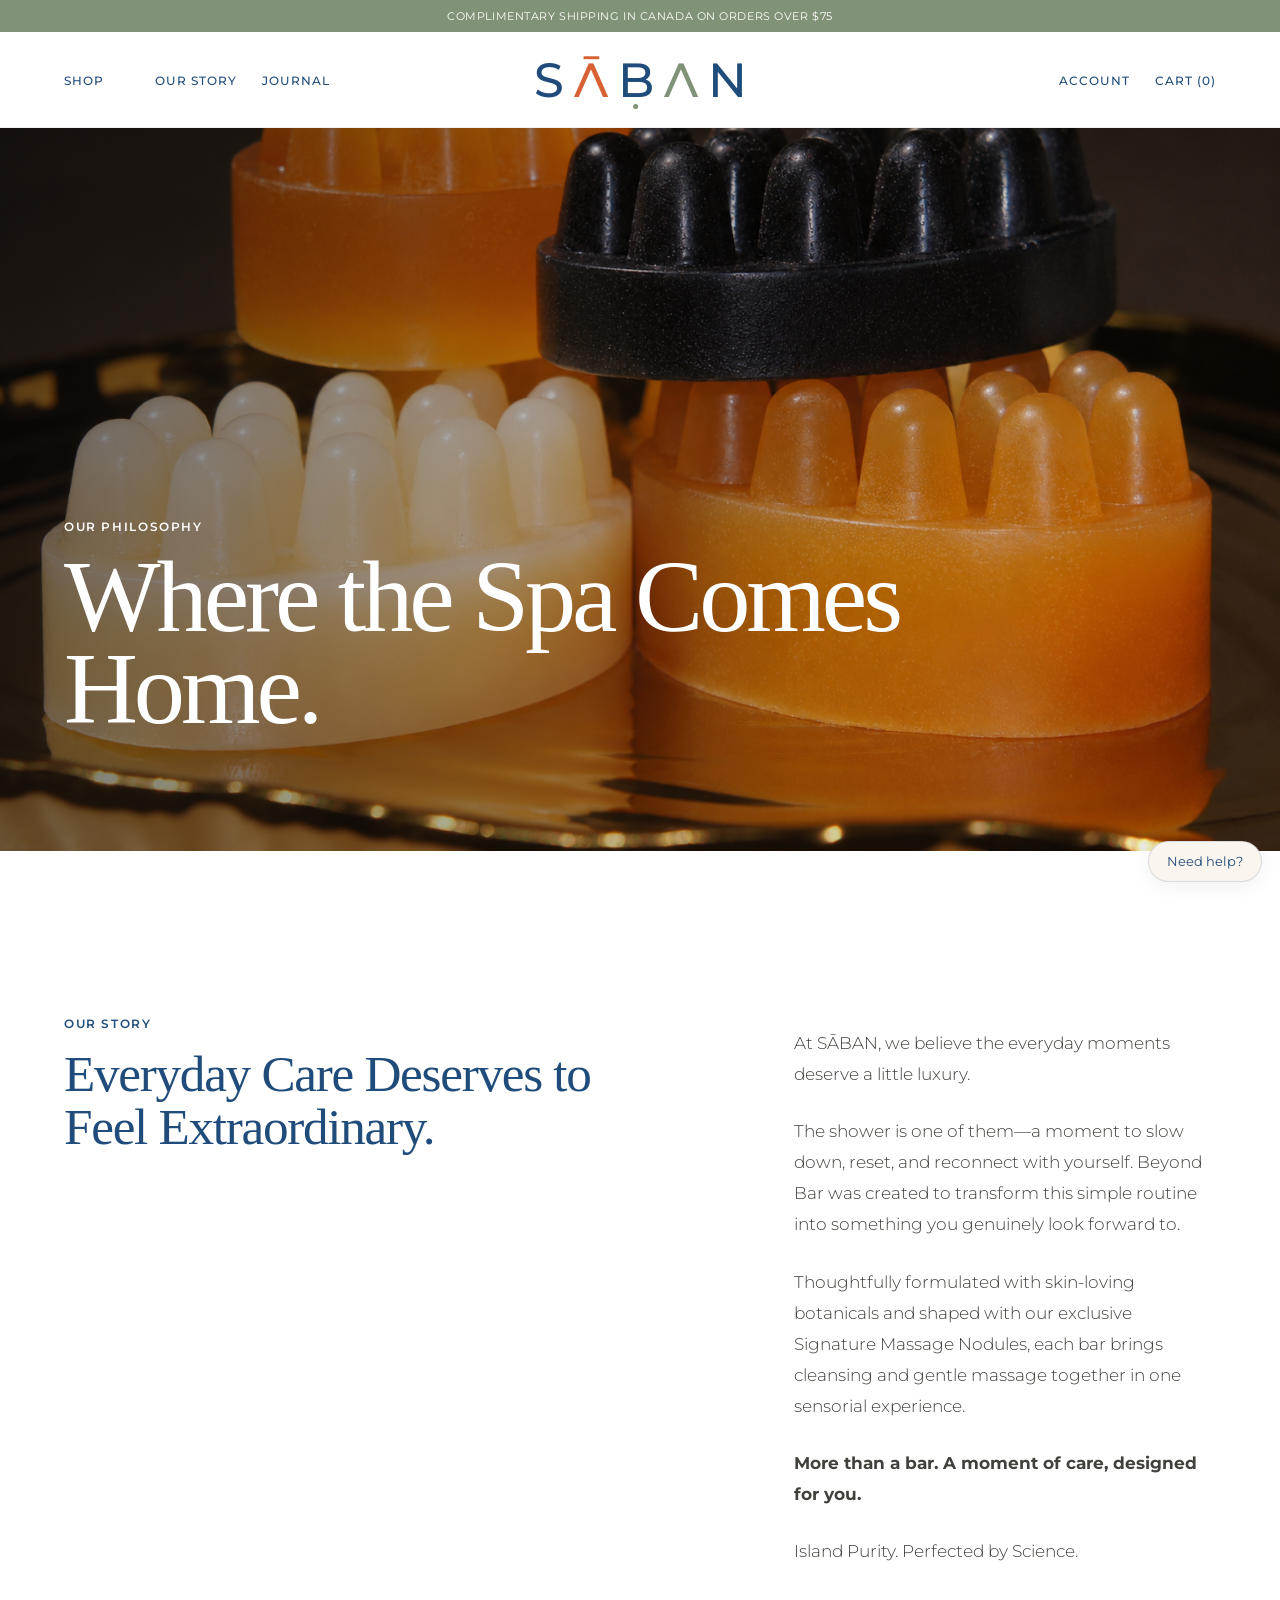
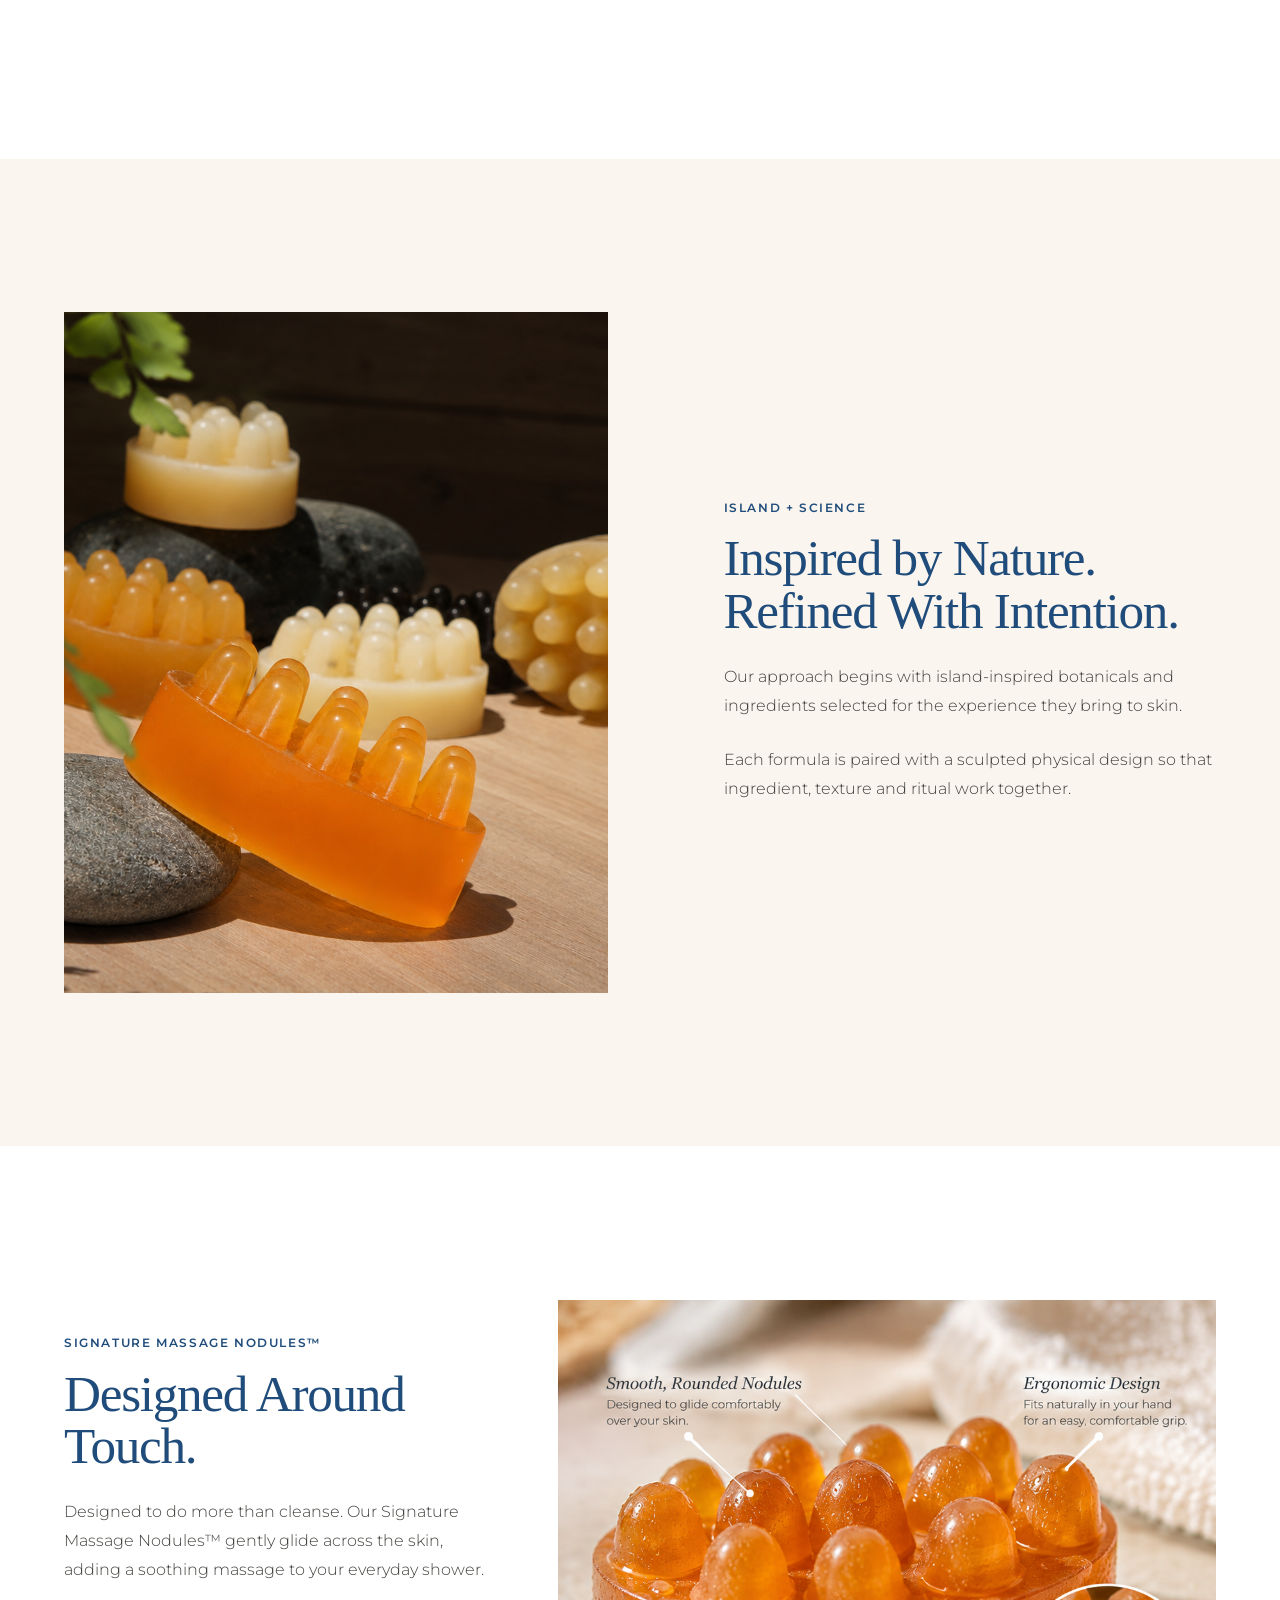
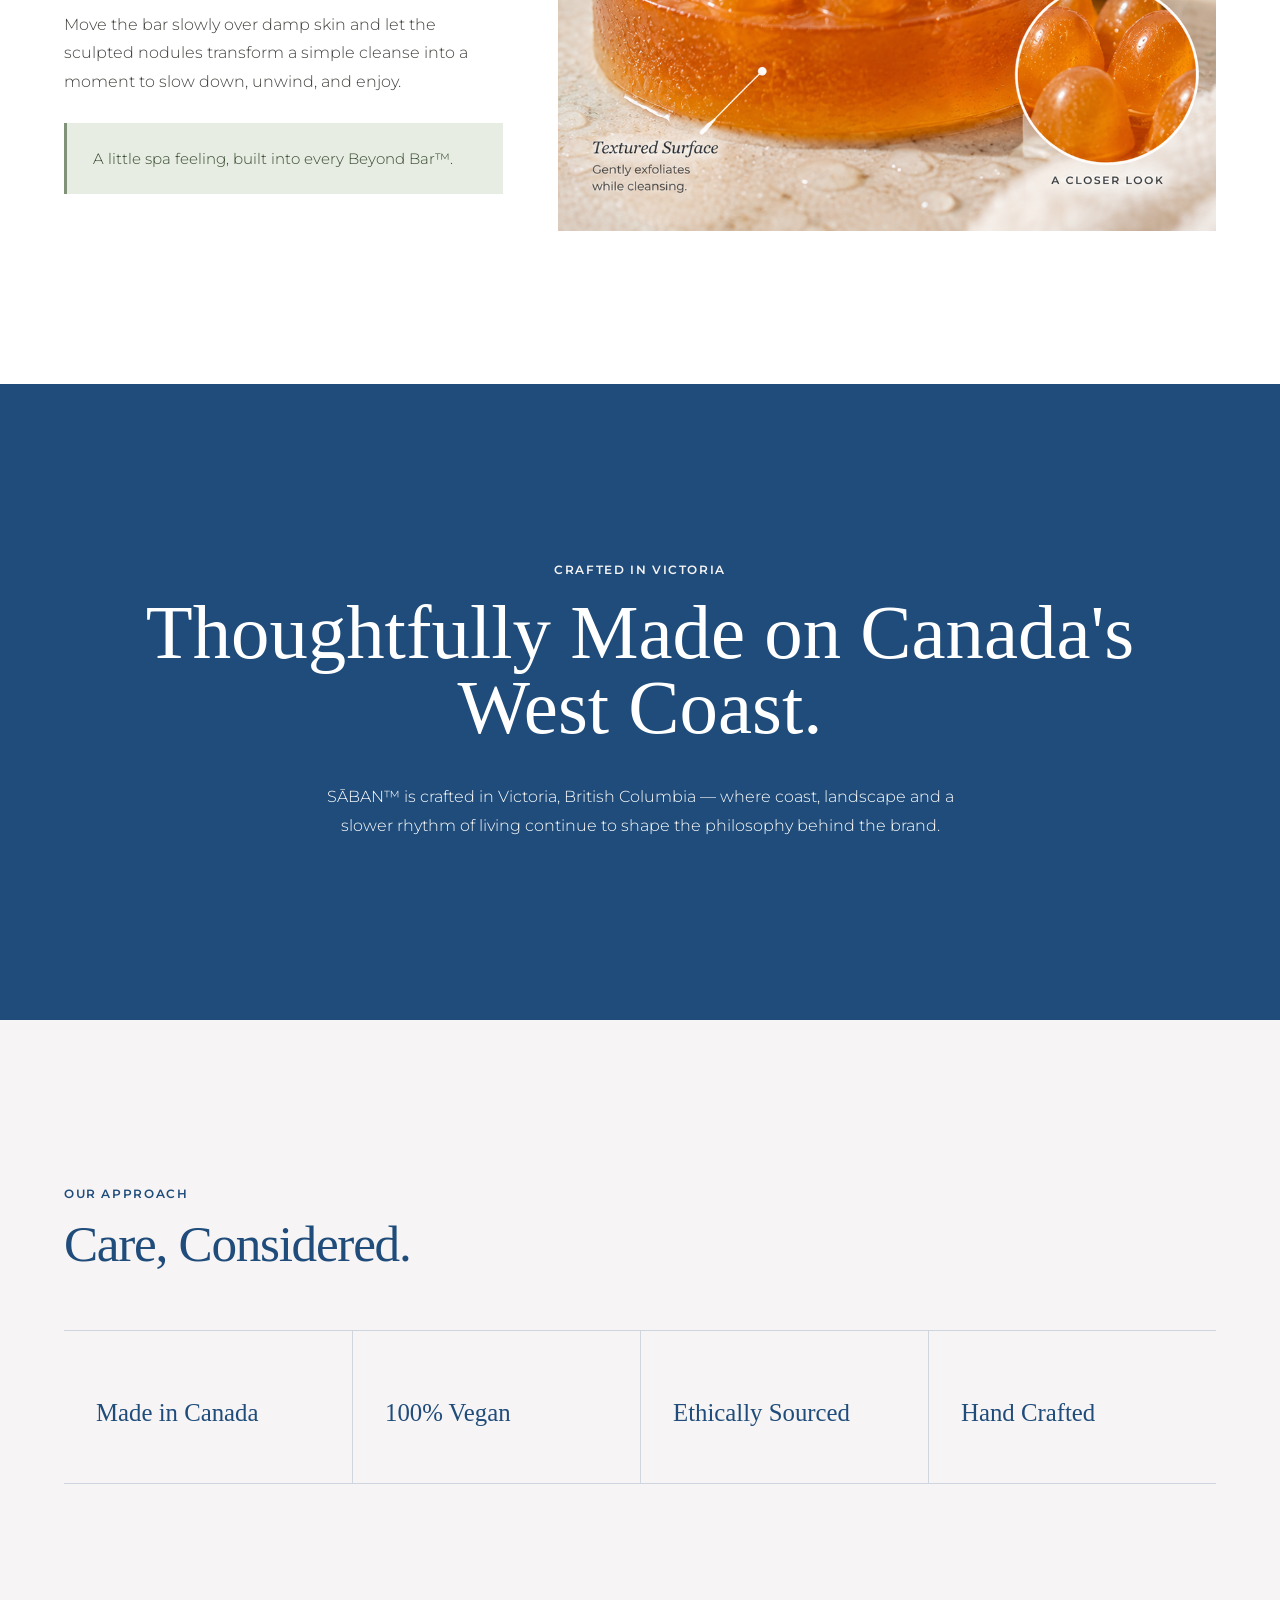
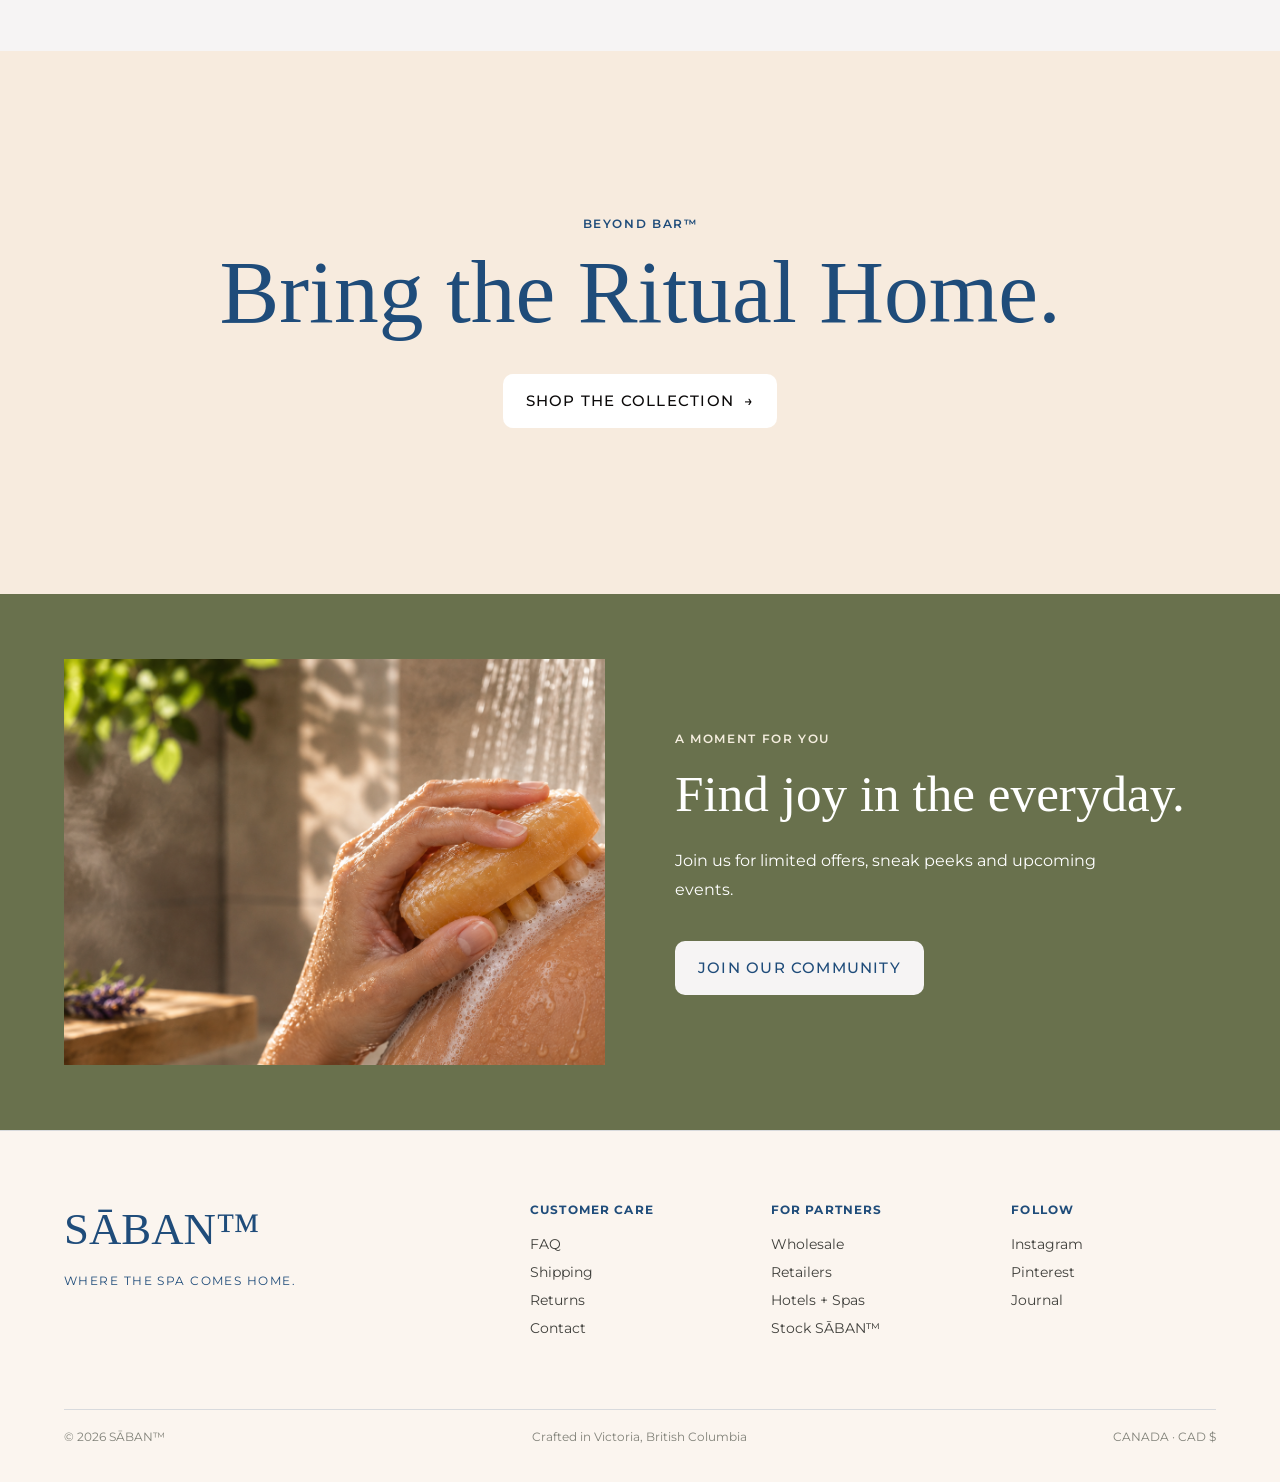
==== commit 4cbcc5e2: "Remove unused links and icons from about.html Removed links to 'Experience' and 'Search' sections, a" ====
--- a/about.html
+++ b/about.html
@@ -40,8 +40,6 @@
        </a>
       </li>
       <li>
-       <a href="index.html#experience">
-        EXPERIENCE
        </a>
       </li>
       <li>
@@ -78,8 +76,6 @@
     <nav aria-label="Utility navigation" class="nav-right">
      <ul class="nav-list nav-utility">
       <li class="utility-desktop">
-       <a href="#">
-        SEARCH
        </a>
       </li>
       <li class="utility-desktop">
@@ -266,25 +262,21 @@
      </div>
      <div class="about-values-grid">
       <article>
-       <img alt="" class="value-icon" src="icons/canada.svg"/>
        <h3>
         Made in Canada
        </h3>
       </article>
       <article>
-       <img alt="" class="value-icon" src="icons/vegan.svg"/>
        <h3>
         100% Vegan
        </h3>
       </article>
       <article>
-       <img alt="" class="value-icon" src="icons/ethical.svg"/>
        <h3>
         Ethically Sourced
        </h3>
       </article>
       <article>
-       <img alt="" class="value-icon" src="icons/hand.svg"/>
        <h3>
         Hand Crafted
        </h3>
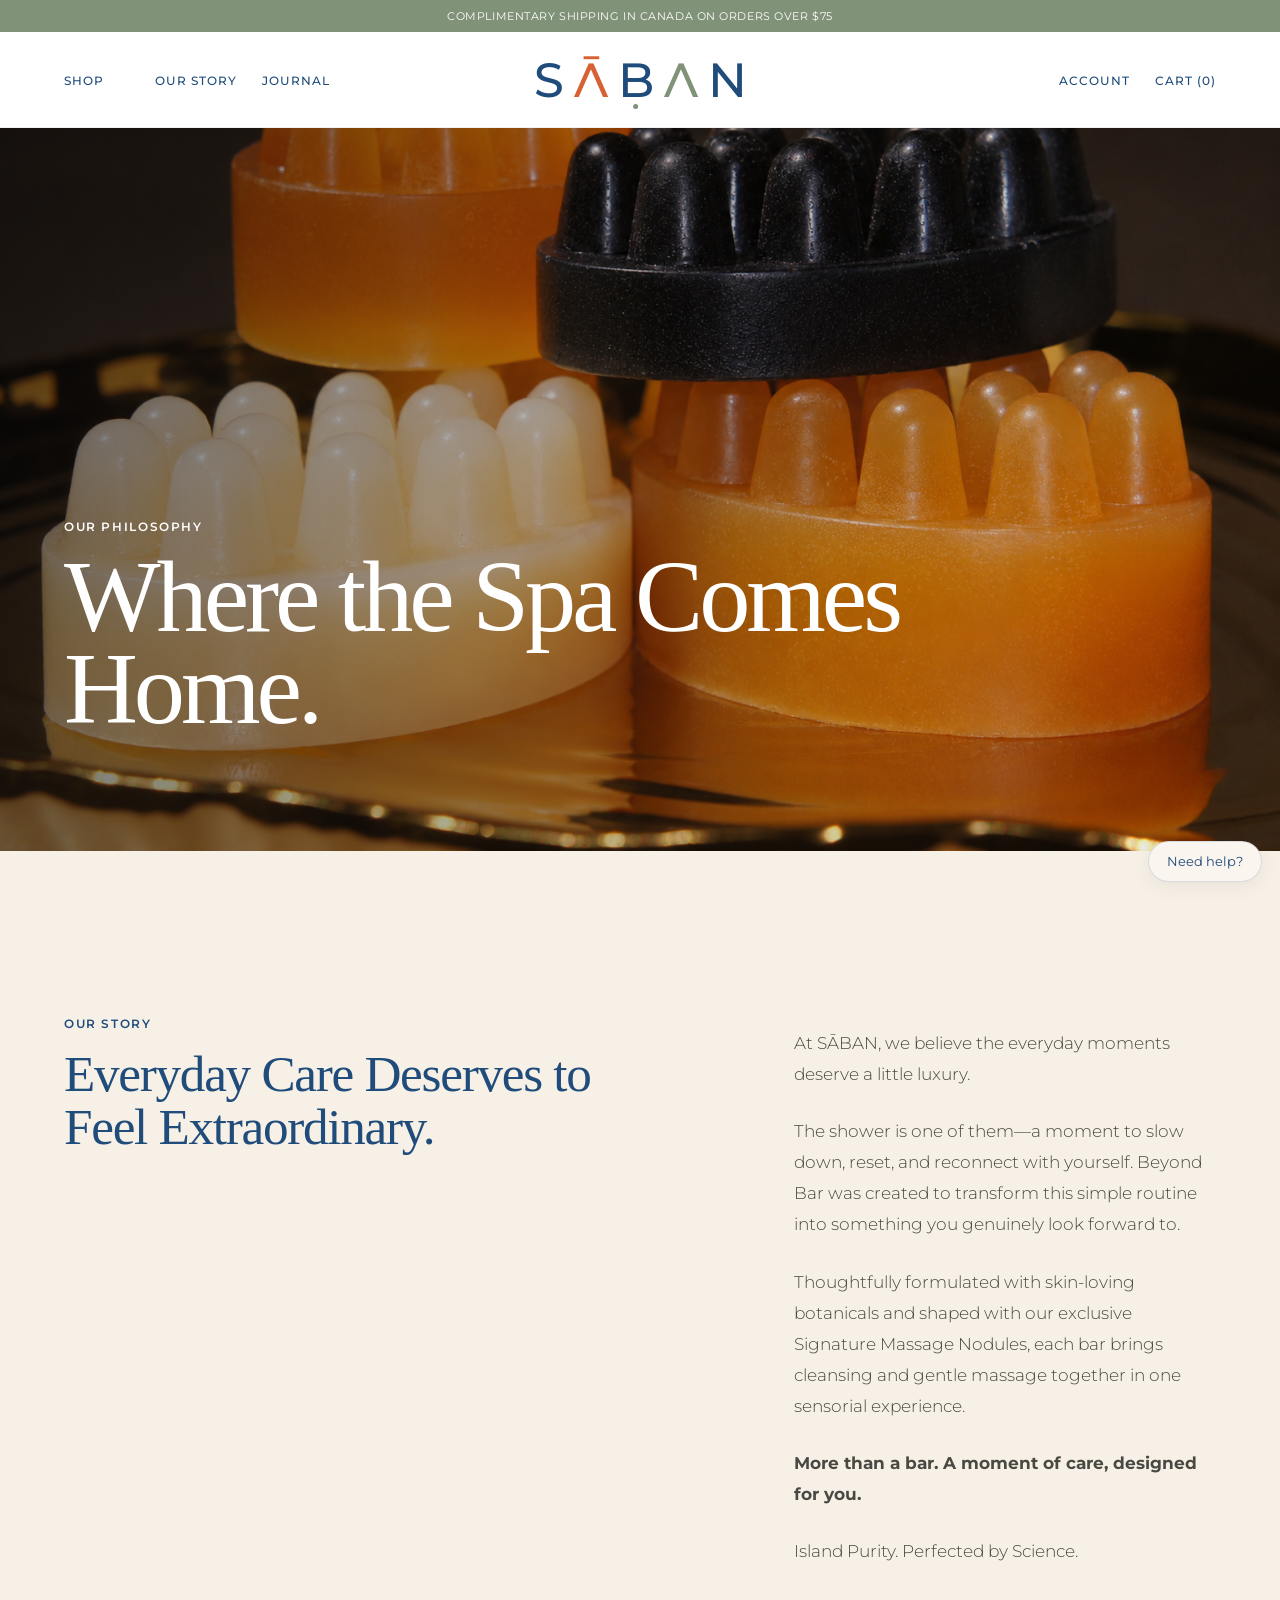
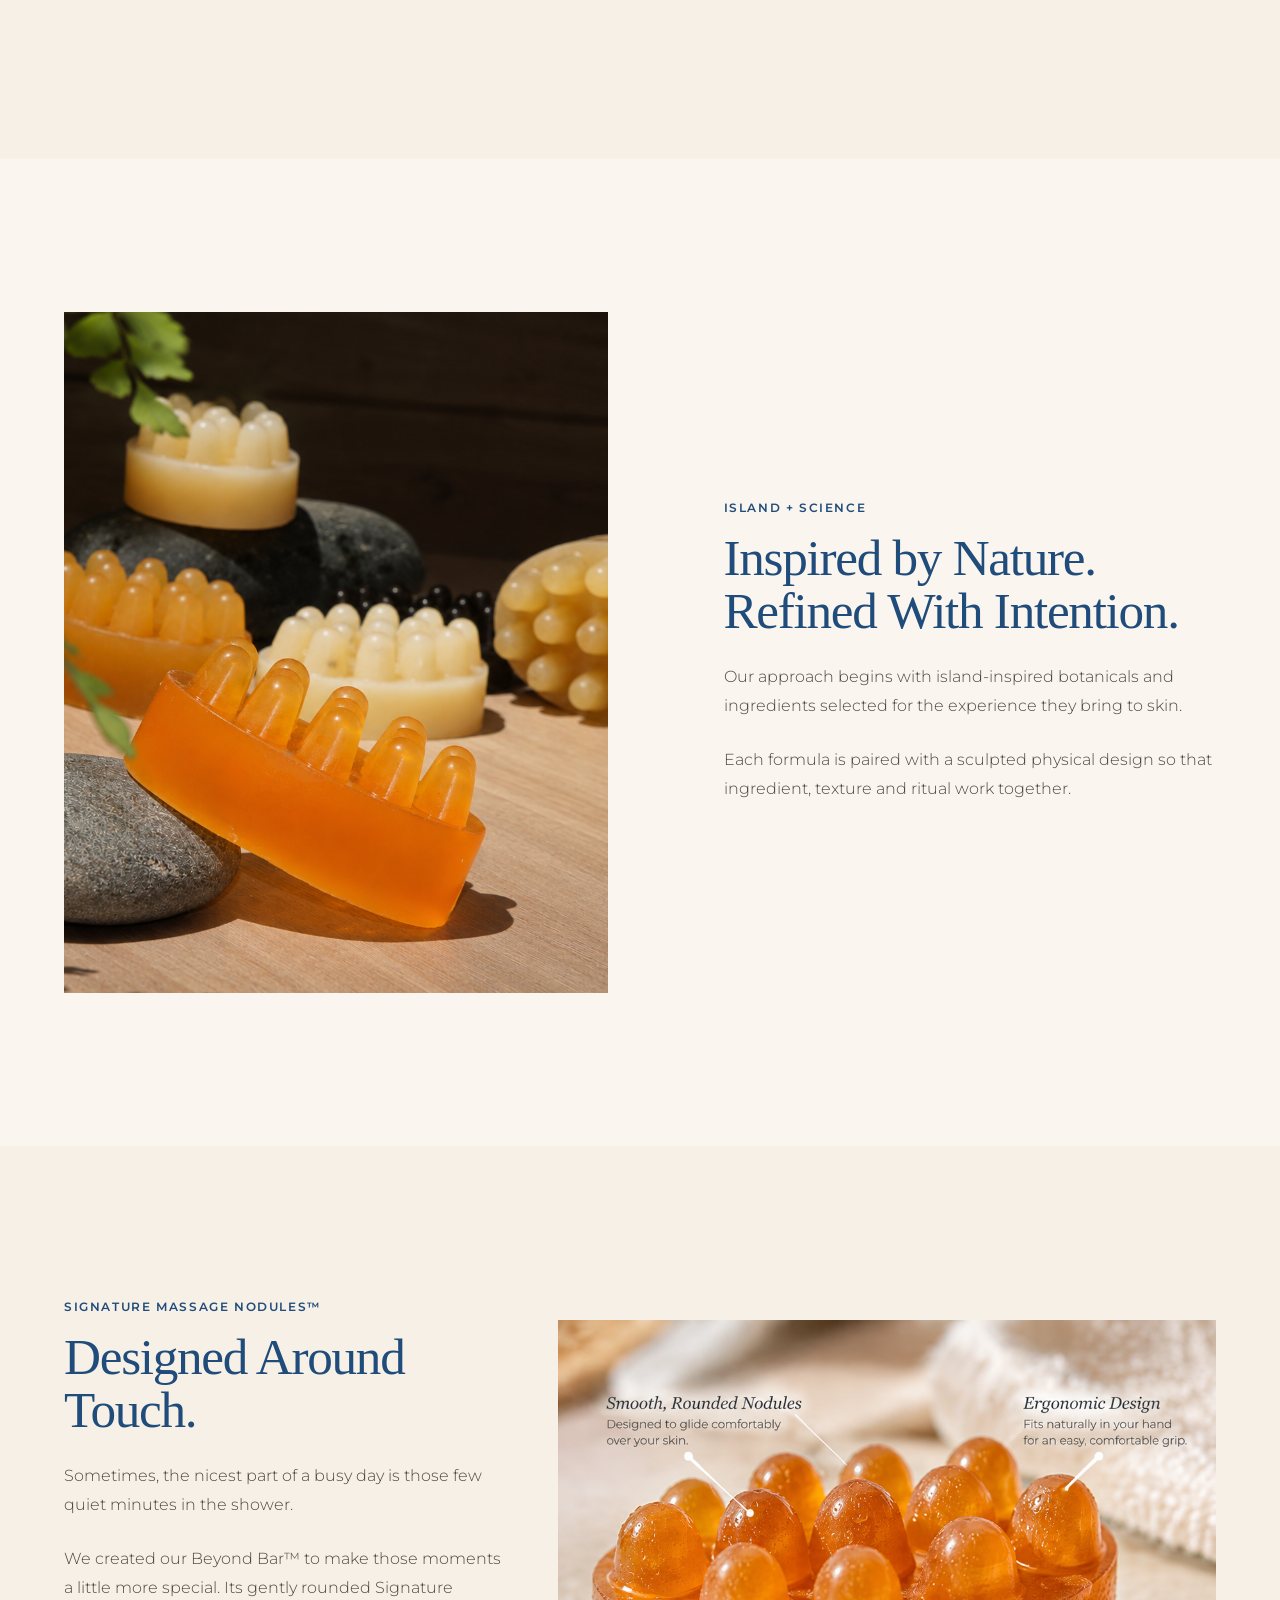
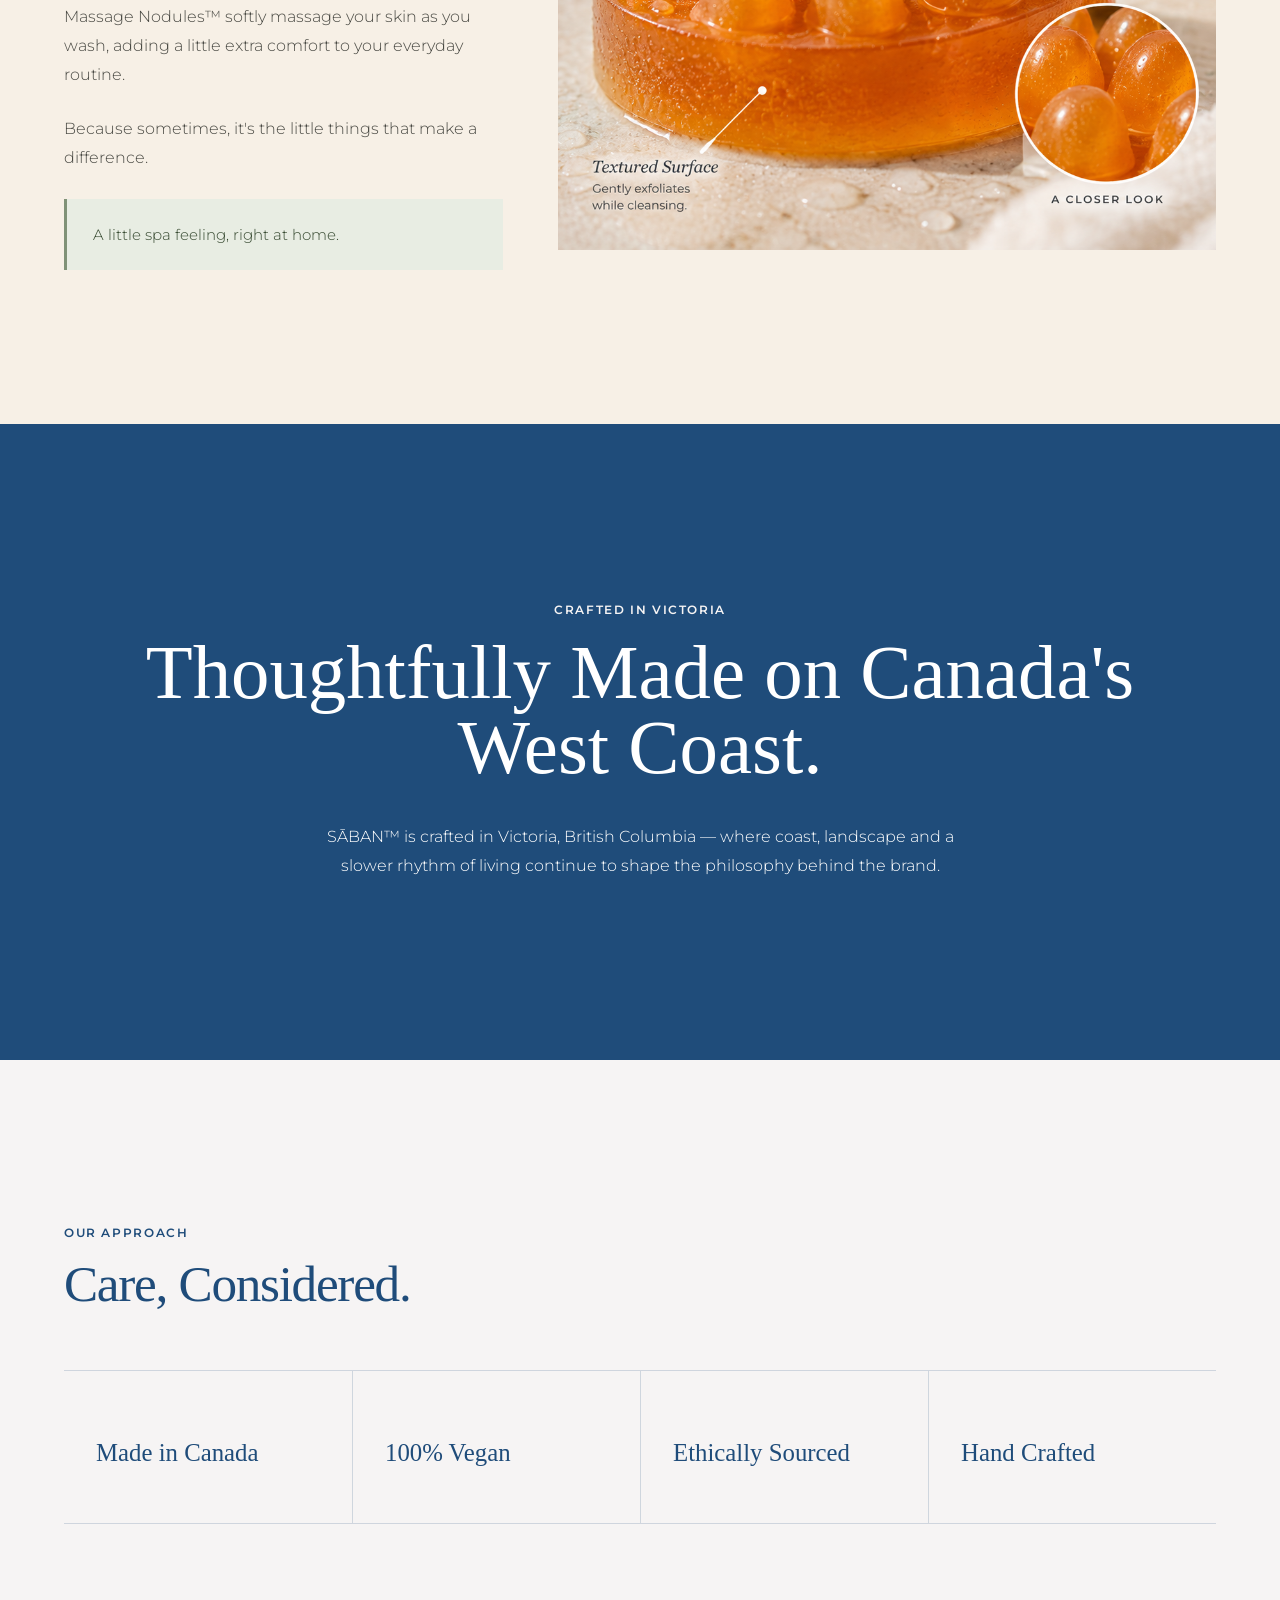
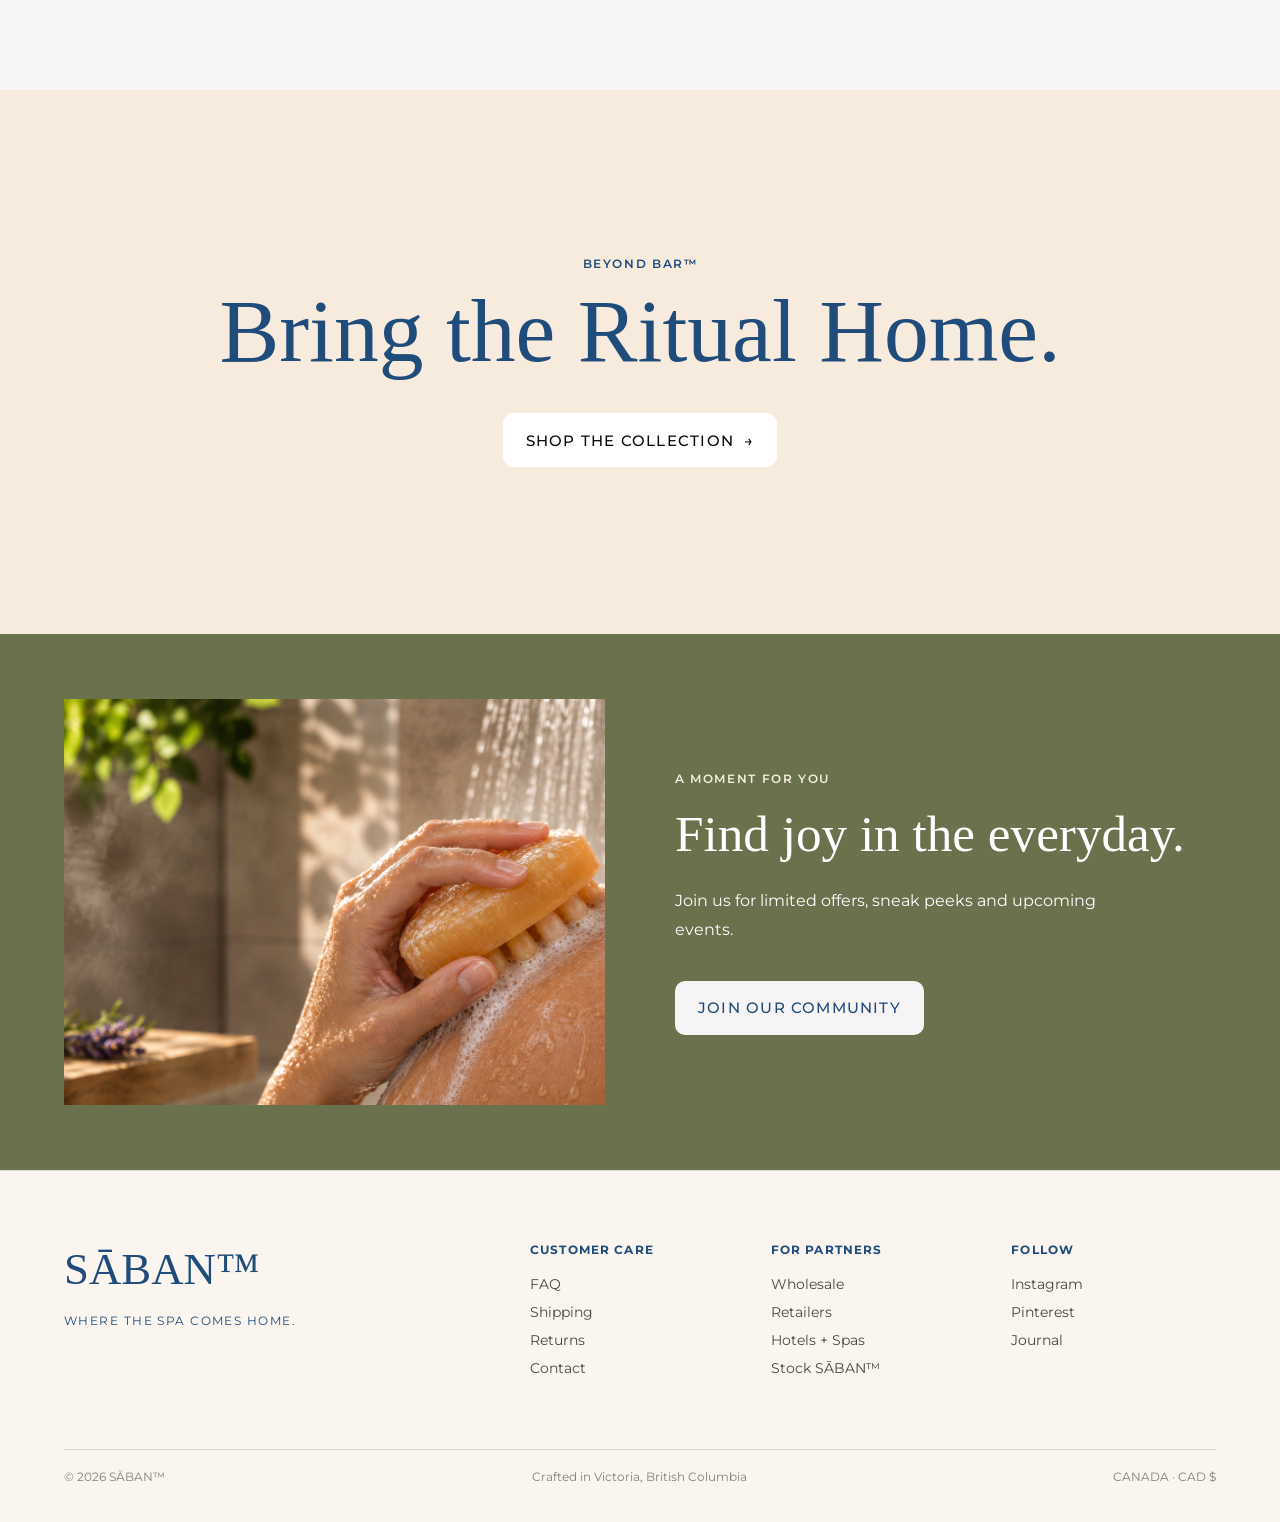
==== commit eb3618c1: "Update about.html" ====
--- a/about.html
+++ b/about.html
@@ -208,17 +208,36 @@
       <p class="eyebrow">
        SIGNATURE MASSAGE NODULES™
       </p>
-      <h2 class="section-heading">
-       Designed Around Touch.
-      </h2>
-      <p>
-       Designed to do more than cleanse. Our Signature Massage Nodules™ gently glide across the skin, adding a soothing massage to your everyday shower.
-      </p>
-      <p>
-       Move the bar slowly over damp skin and let the sculpted nodules transform a simple cleanse into a moment to slow down, unwind, and enjoy.
-      </p>
+      
+<h2 class="section-heading saban-touch-heading">
+  <span>Designed Around</span>
+  <span class="saban-touch-accent">Touch.</span>
+</h2>
+
+     
+<p>
+  Sometimes, the nicest part of a busy day is those
+  few quiet minutes in the shower.
+</p>
+
+<p>
+  We created our Beyond Bar™ to make those moments
+  a little more special. Its gently rounded
+  Signature Massage Nodules™ softly massage your
+  skin as you wash, adding a little extra comfort
+  to your everyday routine.
+</p>
+
+<p>
+  Because sometimes, it's the little things
+  that make a difference.
+</p>
+
+       
+       
+      
       <p class="sage-note">
-       A little spa feeling, built into every Beyond Bar™.
+       A little spa feeling, right at home.
       </p>
      </div>
      <figure class="about-editorial-image">
--- a/style.css
+++ b/style.css
@@ -7,7 +7,7 @@
 
     --White: #FFFFFF;
     --Ink: #0B0909;
-    --Text: #40403C;
+    --Text: #494943;
     --Muted: #818279;
     --Collection-Background: #F7EBDE;
 
@@ -44,7 +44,7 @@
     margin: 0;
 
     color: var(--Text);
-    background: var(--White);
+    background: #F7F0E6;
 
     font-family: var(--Secondary-font);
 
@@ -653,19 +653,27 @@
     padding: clamp(80px, 10vw, 144px) 0;
 }
 
+
 .testimonials-grid {
-    display: grid;
-    grid-template-columns: repeat(3, 1fr);
-    gap: 32px;
-    margin-top: 56px;
+  display: grid;
+  grid-template-columns: repeat(3, 1fr);
+  gap: 24px;
+  margin-top: 30px;
 }
 
 .testimonial-card {
-    padding: 36px;
-    border: 1px solid var(--line);
-}
-
+  padding: 32px 28px;
+  background: #fffdfb;
+  border: 1px solid #eee3da;
+  
 .testimonial-quote {
+  margin: 0;
+  color: #514c48;
+  font-size: 1rem;
+  font-weight: 400;
+  line-height: 1.7;
+}
+
     margin: 0;
 
     color: var(--Text);
@@ -2752,7 +2760,7 @@
         clamp(100px, 13vw, 190px)
         0;
 
-    background-color: #FFFFFF;
+    background-color: #F7F0E6;
 }
 
 .about-philosophy-grid {
@@ -2802,7 +2810,7 @@
 }
 
 .about-nodules {
-    background-color: #FFFFFF;
+    background-color: #F7F0E6;
 }
 
 .about-editorial-grid,
@@ -3551,3 +3559,146 @@
 .product-detail{padding-top:150px;}.policy-copy th,.policy-copy td{padding:12px 6px;font-size:.8rem;}
 .about-hero{min-height:650px;}.help-bubble{right:12px;bottom:12px;font-size:.7rem;padding:10px 13px;}
 }
+
+/* SABAN - Community Popup Final Design */
+
+.community-dialog {
+    background: #fff8ef;
+  width: min(1000px, calc(100% - 24px));
+  max-width: 1000px;
+  padding: 0;
+  border: 0;
+  border-radius: 12px;
+  overflow: auto;
+}
+
+.community-dialog .community-dialog-copy {
+  position: relative;
+  box-sizing: border-box;
+  width: 100%;
+  aspect-ratio: 1536 / 1024;
+  padding: 0;
+  background-image: url("photos/SABAN_Community_Banner_FINAL_Website.png");
+  background-size: 100% 100%;
+  background-position: center;
+  background-repeat: no-repeat;
+}
+
+/* Hide duplicate heading and description */
+.community-dialog-copy > .eyebrow,
+.community-dialog-copy > h2,
+.community-dialog-copy > p:not([data-newsletter-status]) {
+  position: absolute;
+  width: 1px;
+  height: 1px;
+  padding: 0;
+  margin: -1px;
+  overflow: hidden;
+  clip-path: inset(50%);
+  white-space: nowrap;
+}
+
+/* Subscription form */
+.community-dialog form[data-newsletter] {
+  position: absolute;
+  top: auto;
+bottom: 8%;
+  left: 15%;
+  width: 70%;
+  display: flex;
+  flex-direction: column;
+  gap: 10px;
+  margin: 0;
+  z-index: 5;
+}
+
+/* Hide duplicate email label */
+.community-dialog label[for="newsletter-email"] {
+  position: absolute;
+  width: 1px;
+  height: 1px;
+  overflow: hidden;
+  clip-path: inset(50%);
+}
+
+/* Email field */
+.community-dialog #newsletter-email {
+  order: 1;
+  box-sizing: border-box;
+  width: 100%;
+  height: 48px;
+  padding: 12px;
+  background: white;
+  color: #222;
+  border: 1px solid #888;
+  border-radius: 5px;
+  box-shadow: none;
+}
+
+/* Consent checkbox */
+.community-dialog form[data-newsletter] .consent {
+  order: 2;
+  display: flex;
+  align-items: flex-start;
+  gap: 8px;
+  margin: 0;
+  padding: 6px;
+  background: rgba(255,255,255,0.95);
+  color: #222;
+  border-radius: 5px;
+  font-size: 12px;
+  line-height: 1.4;
+}
+
+/* Subscribe button */
+.community-dialog form[data-newsletter] > button[type="submit"] {
+  order: 3;
+  width: 100%;
+  min-height: 48px;
+  margin: 0;
+  padding: 12px;
+  background: #124575;
+  color: white;
+  border: 0;
+  border-radius: 5px;
+  cursor: pointer;
+}
+
+/* Subscription message */
+.community-dialog [data-newsletter-status] {
+  order: 4;
+  color: #222;
+}
+
+/* Close button */
+.community-dialog .dialog-close {
+  position: relative;
+  z-index: 10;
+  color: #173f68;
+  background: white;
+  border-radius: 50%;
+}
+
+/* Mobile layout */
+@media (max-width: 600px) {
+  .community-dialog .community-dialog-copy {
+  aspect-ratio: auto;
+  min-height: 650px;
+  background-color: #fff8ef;
+  background-size: 100% auto;
+  background-position: center top;
+  background-repeat: no-repeat;
+}
+
+  .community-dialog form[data-newsletter] {
+    top: auto;
+    bottom: 5%;
+    left: 8%;
+    width: 84%;
+    box-sizing: border-box;
+    padding: 12px;
+    background: rgba(255,250,245,0.95);
+    border-radius: 8px;
+  }
+}
+
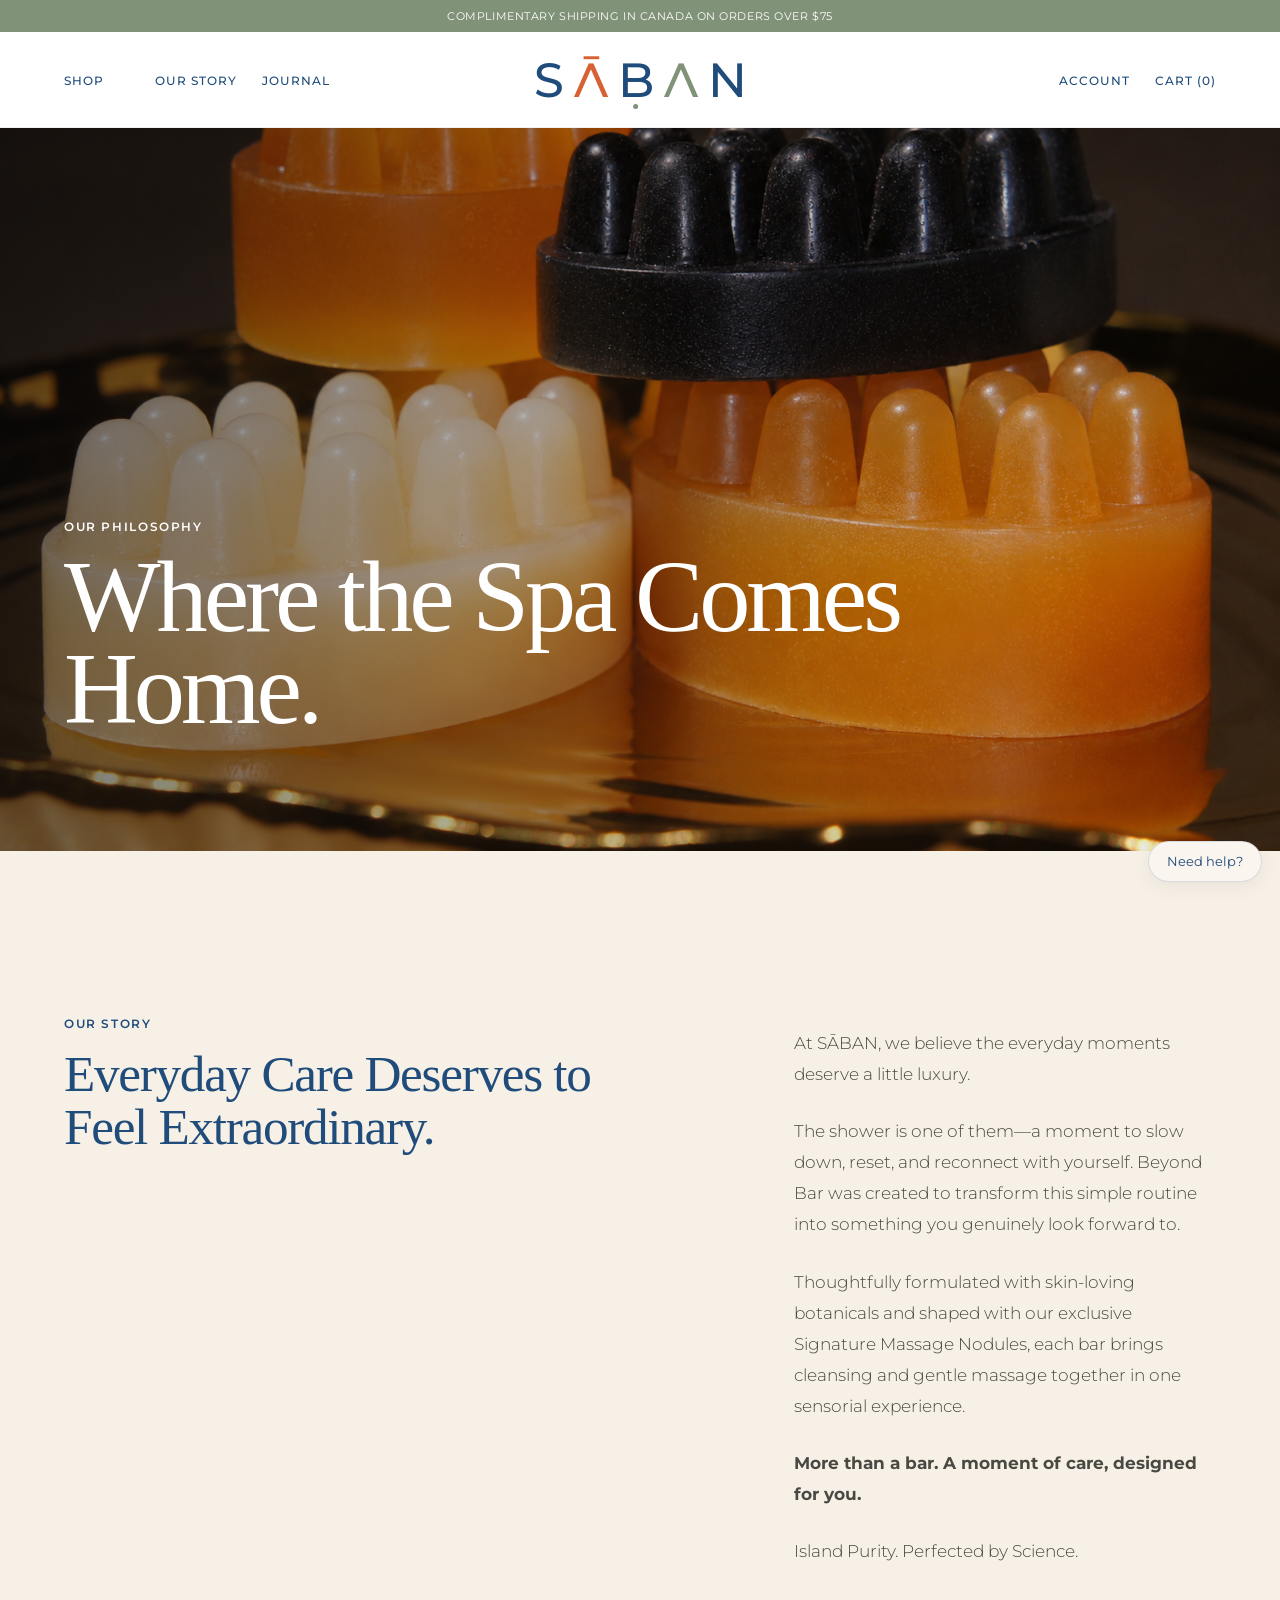
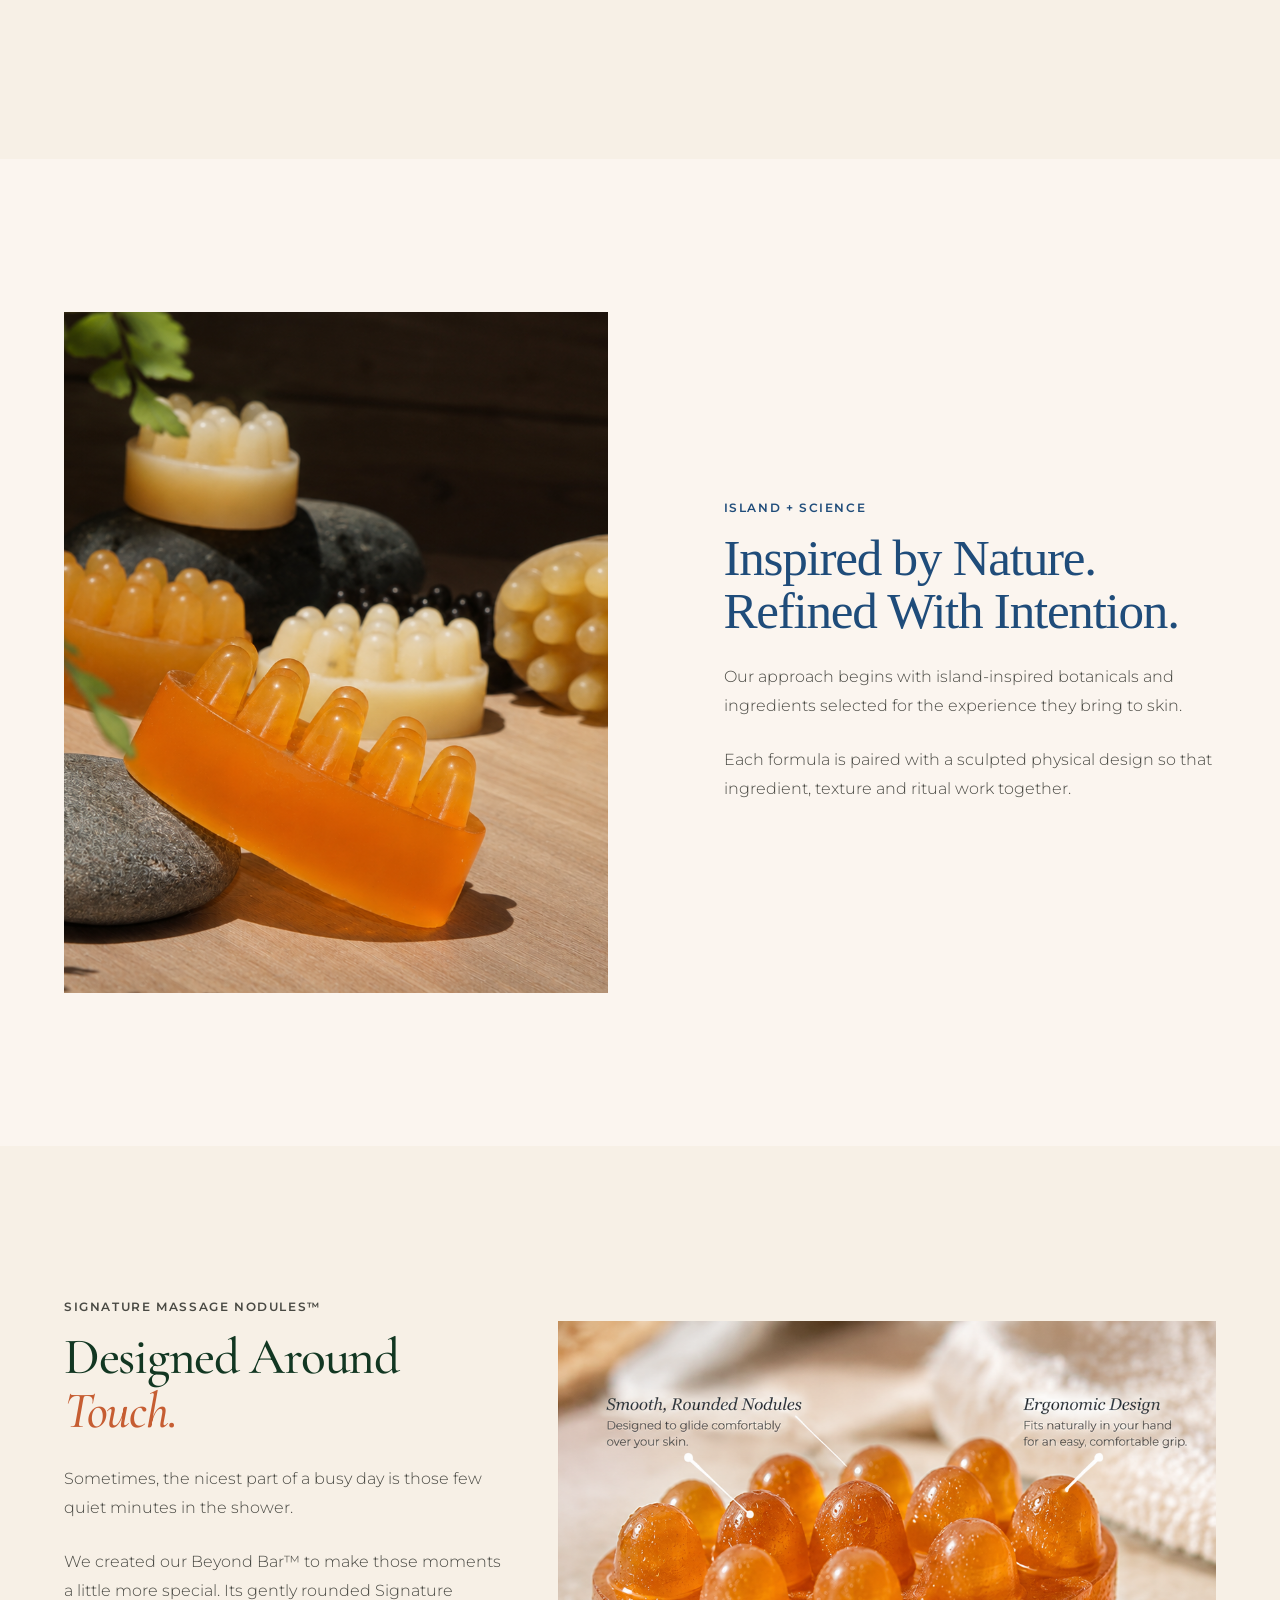
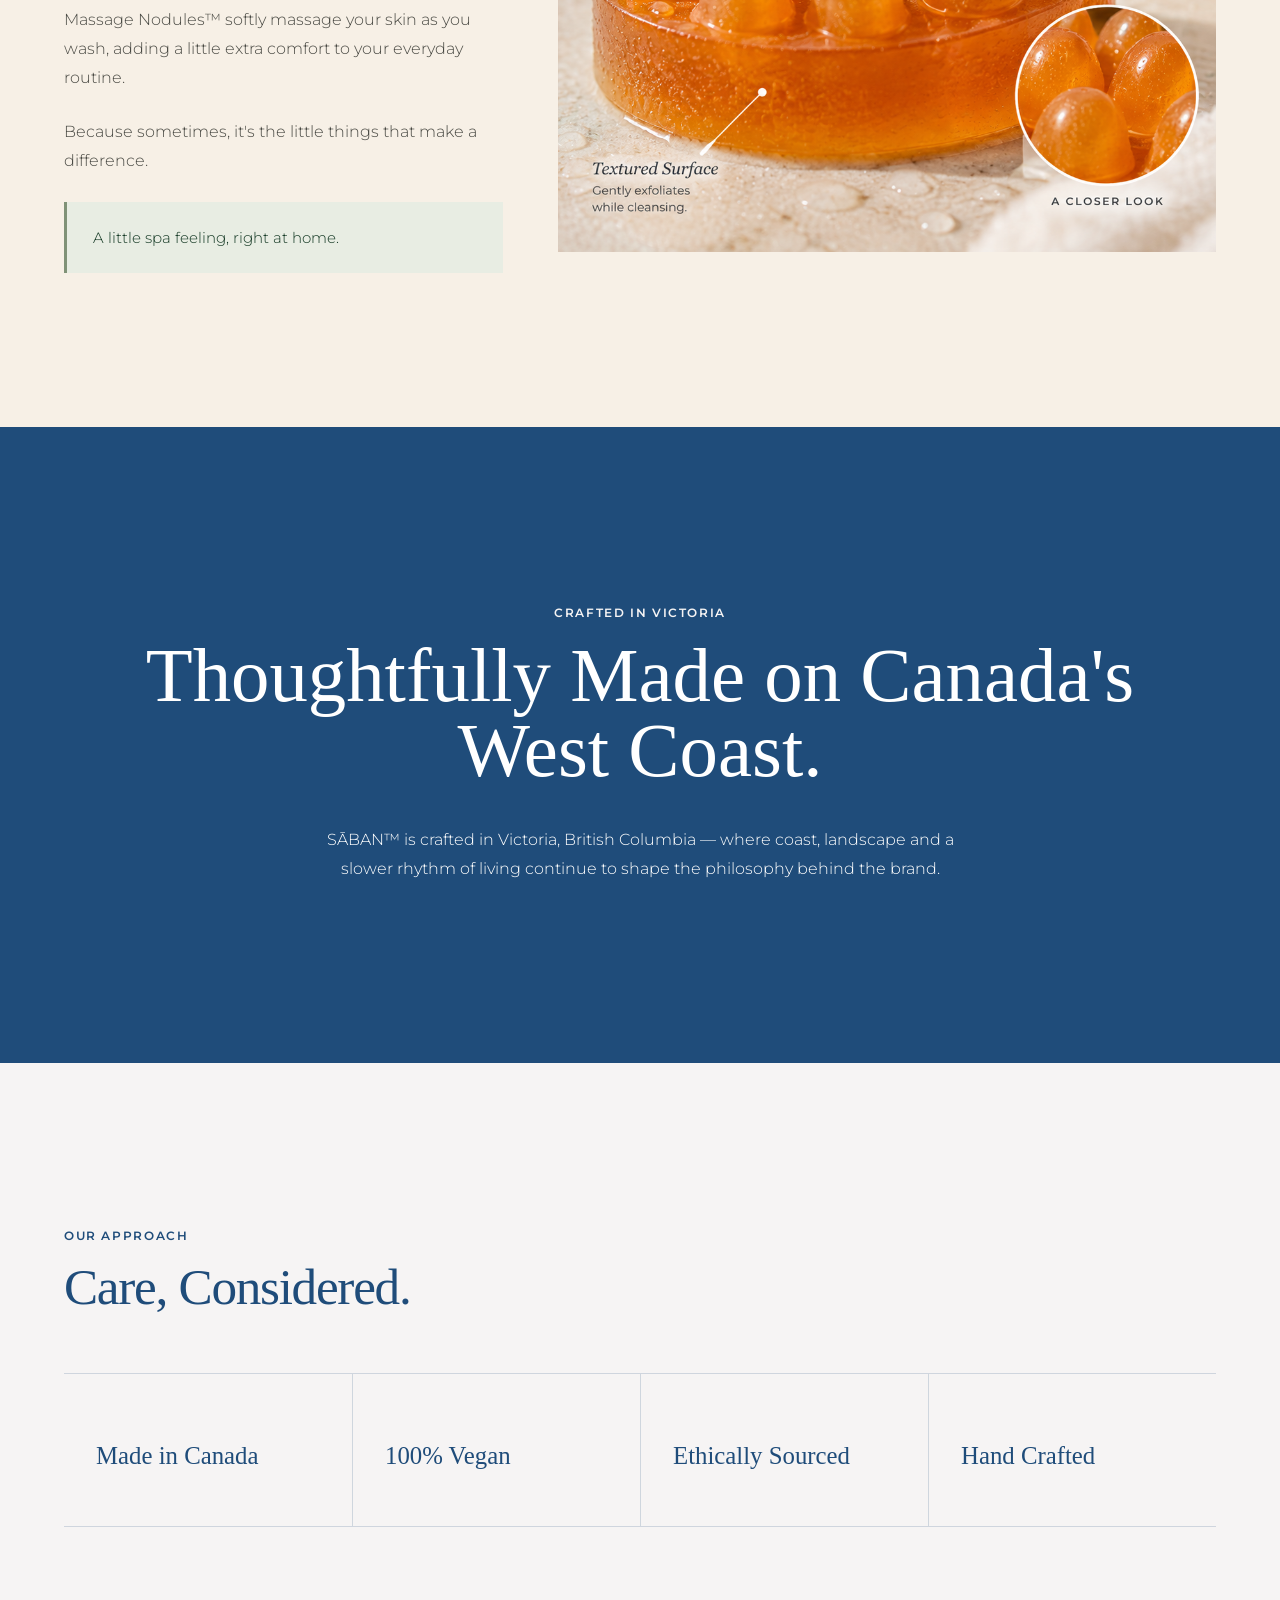
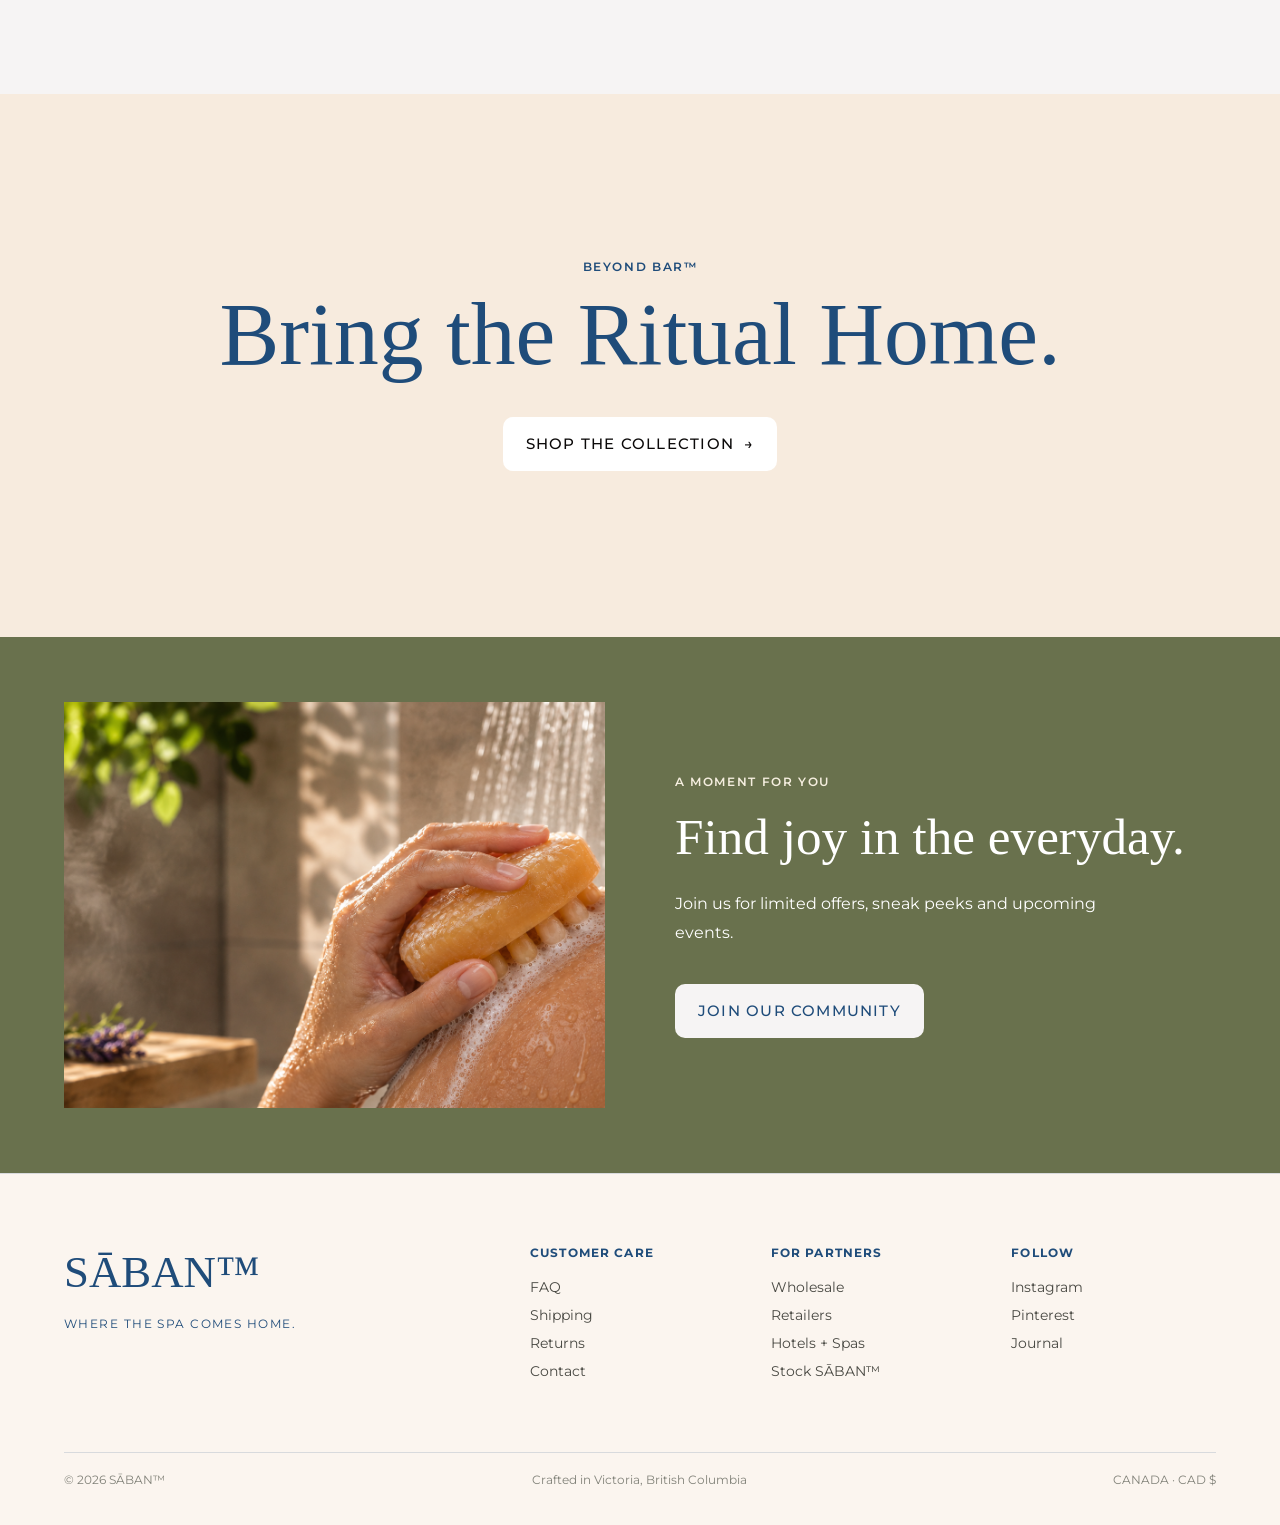
==== commit 11cbfec9: "Add Google Fonts link to about.html" ====
--- a/about.html
+++ b/about.html
@@ -1,6 +1,7 @@
 <!DOCTYPE html>
 <html lang="en">
  <head>
+<link href="https://fonts.googleapis.com/css2?family=Cormorant+Garamond:ital,wght@0,400;0,500;0,600;1,400;1,500&display=swap" rel="stylesheet">
   <meta charset="utf-8"/>
   <meta content="width=device-width, initial-scale=1.0" name="viewport"/>
   <meta content="Discover the philosophy behind SĀBAN™." name="description"/>
--- a/style.css
+++ b/style.css
@@ -3702,3 +3702,25 @@
   }
 }
 
+/* SABAN - Signature Massage Nodules Design */
+
+.about-nodules .saban-touch-heading {
+  color: #123722;
+  font-family: "Cormorant Garamond", Georgia, serif;
+  font-weight: 500;
+  line-height: 1.05;
+}
+
+.about-nodules .saban-touch-accent {
+  display: block;
+  color: #C65D32;
+  font-style: italic;
+}
+
+.about-nodules .about-editorial-copy > p:not(.sage-note) {
+  color: #494943;
+}
+
+.about-nodules .sage-note {
+  color: #123722;
+}
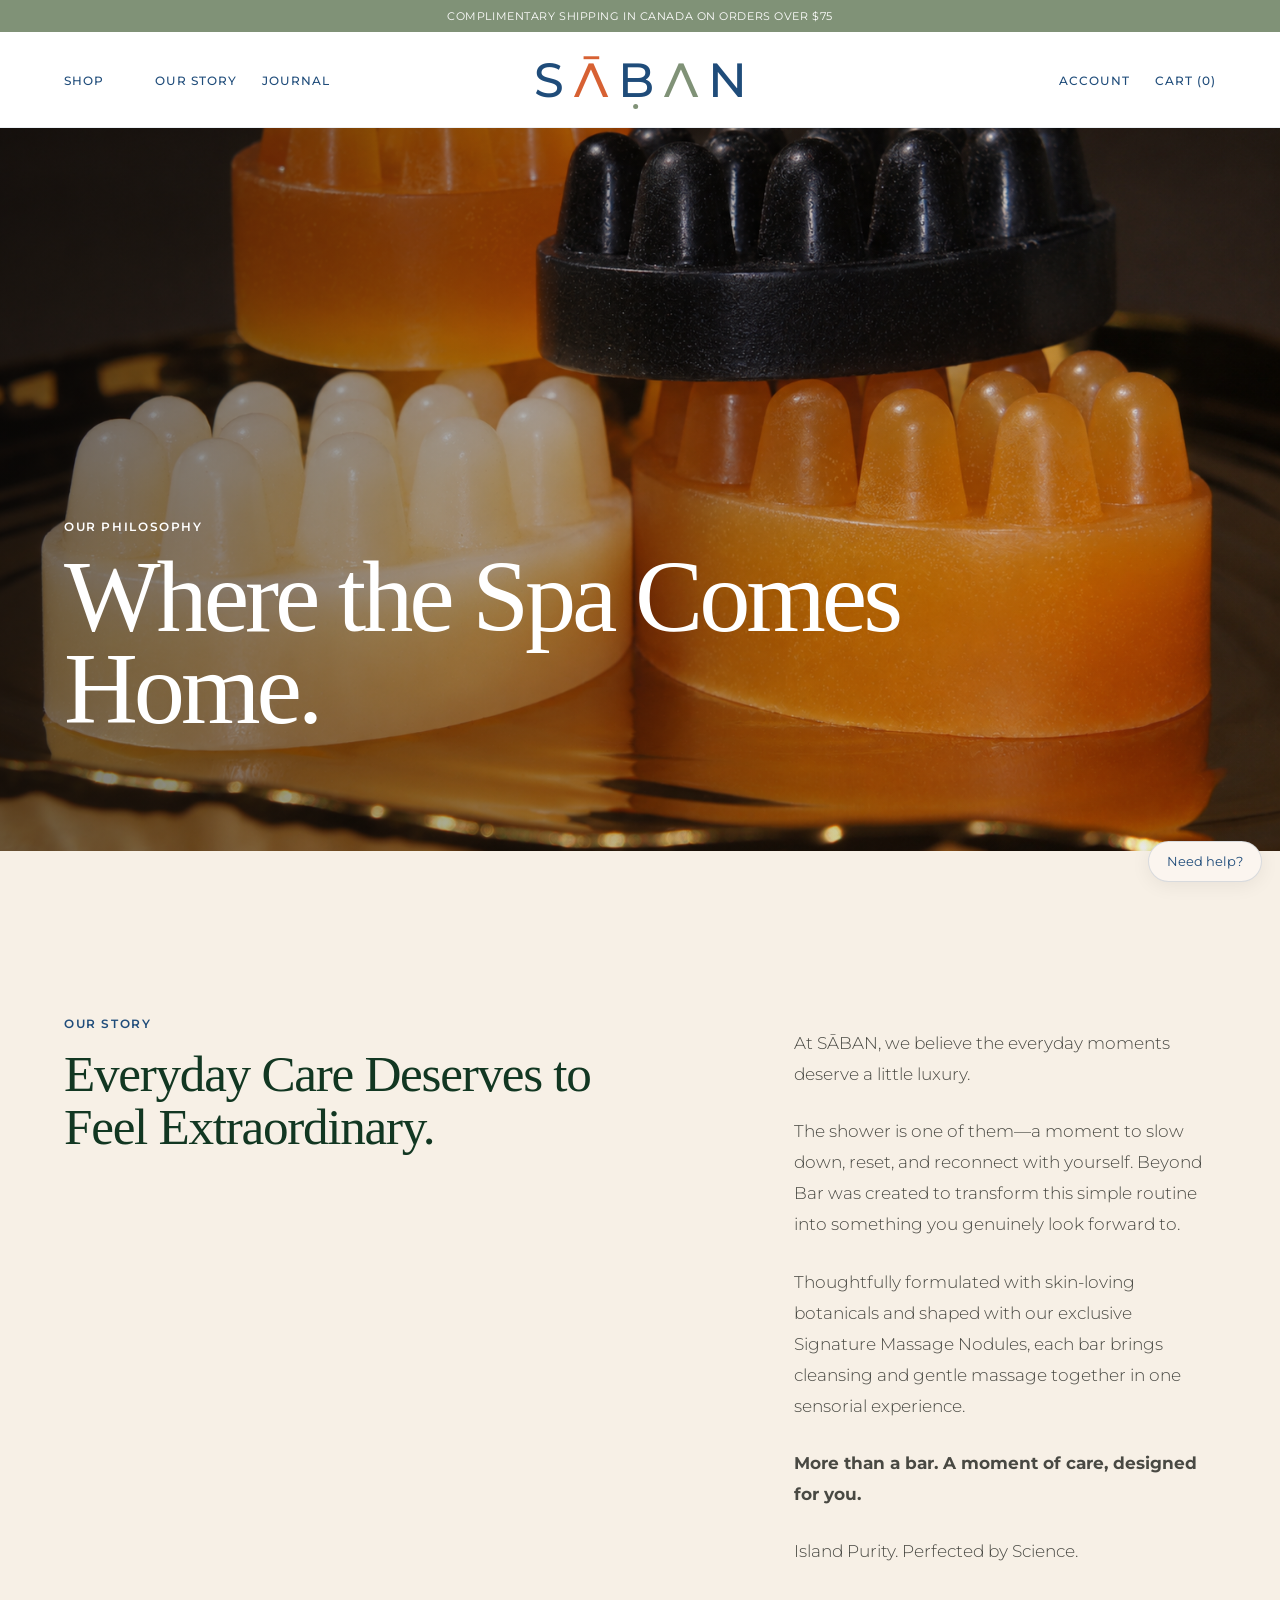
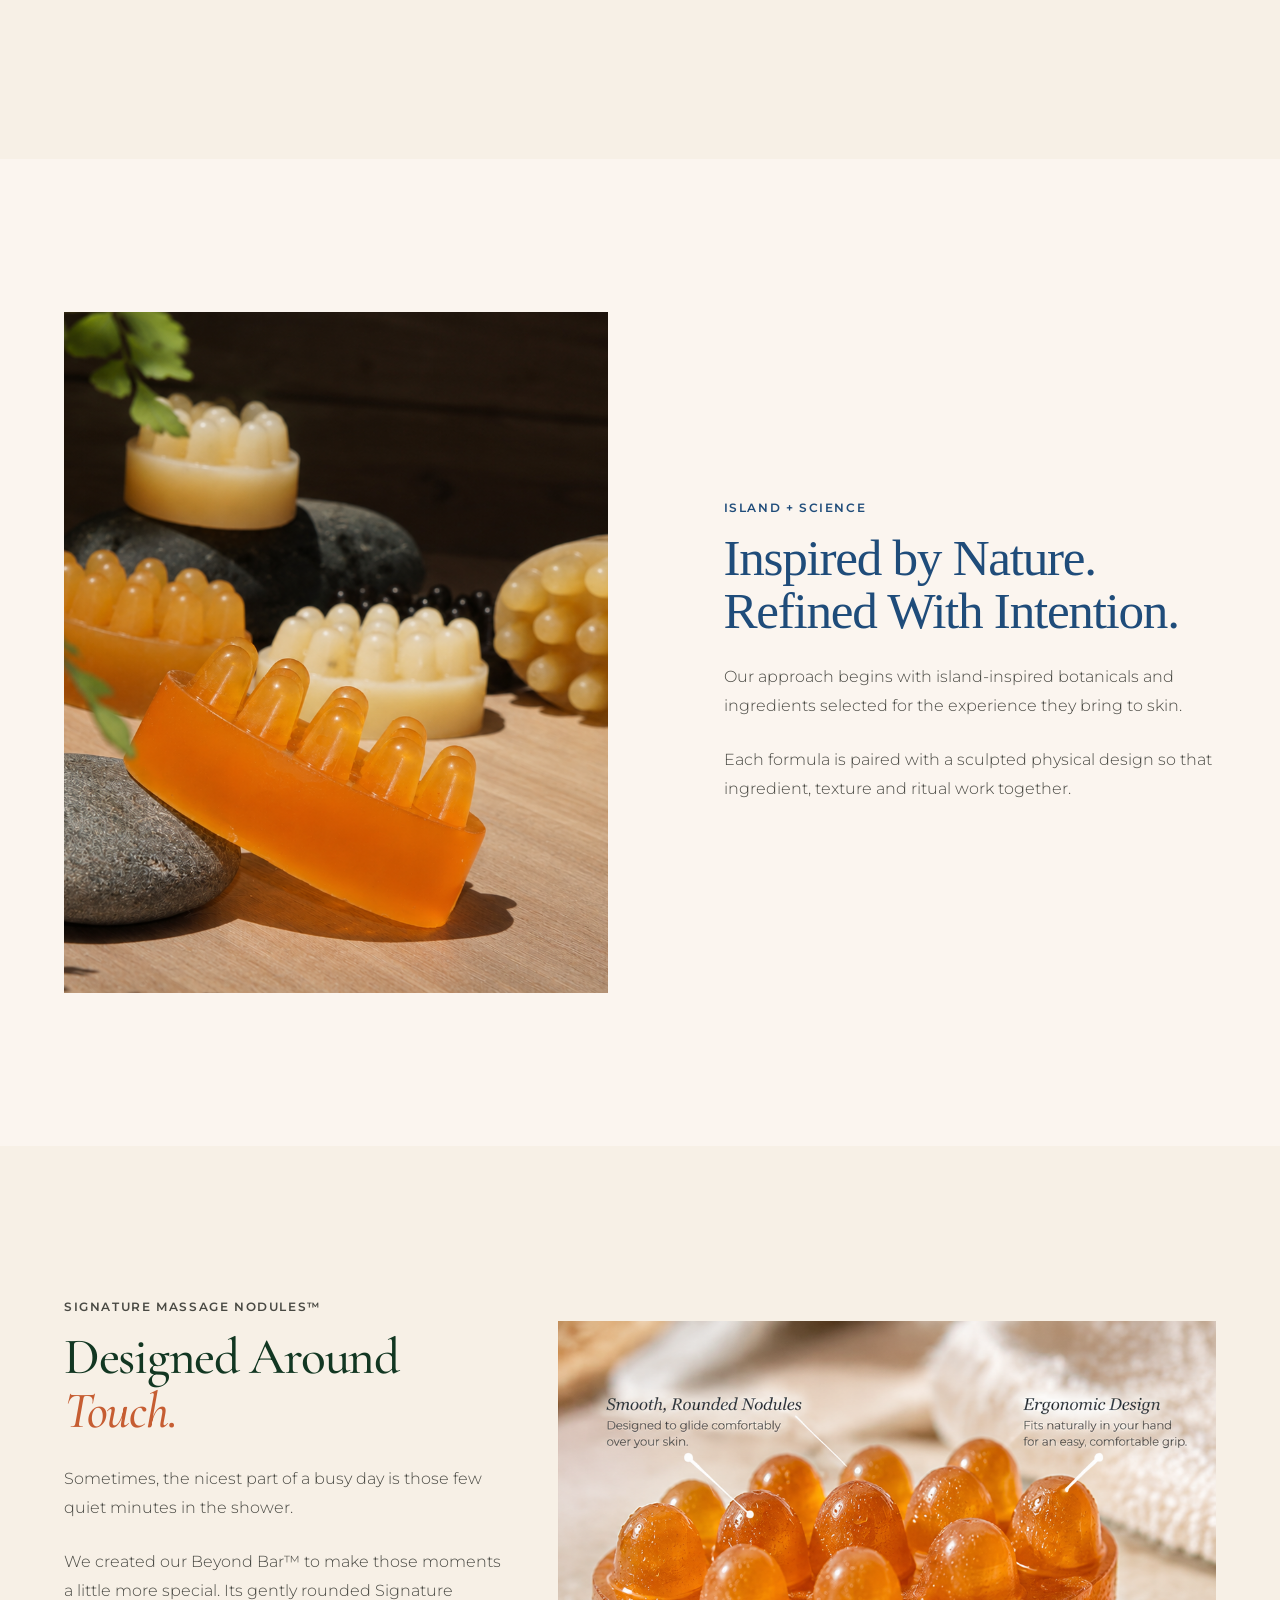
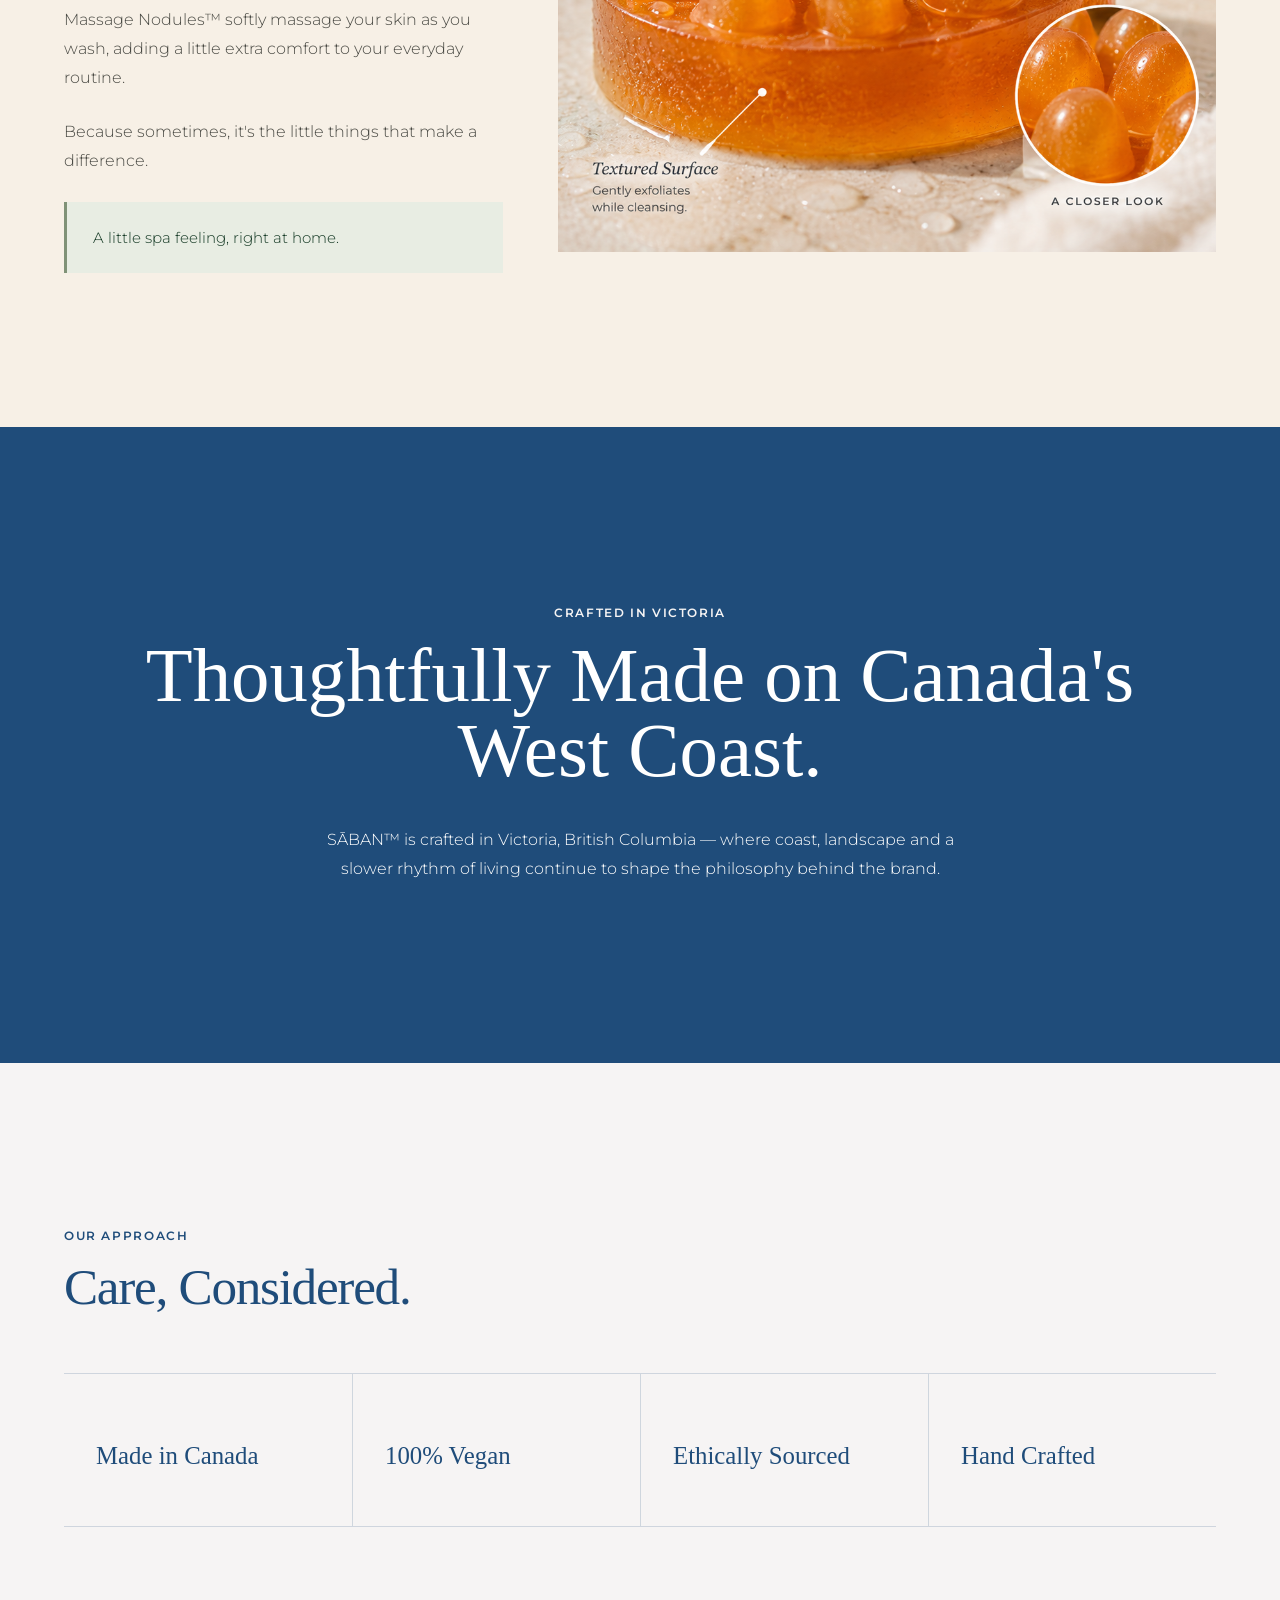
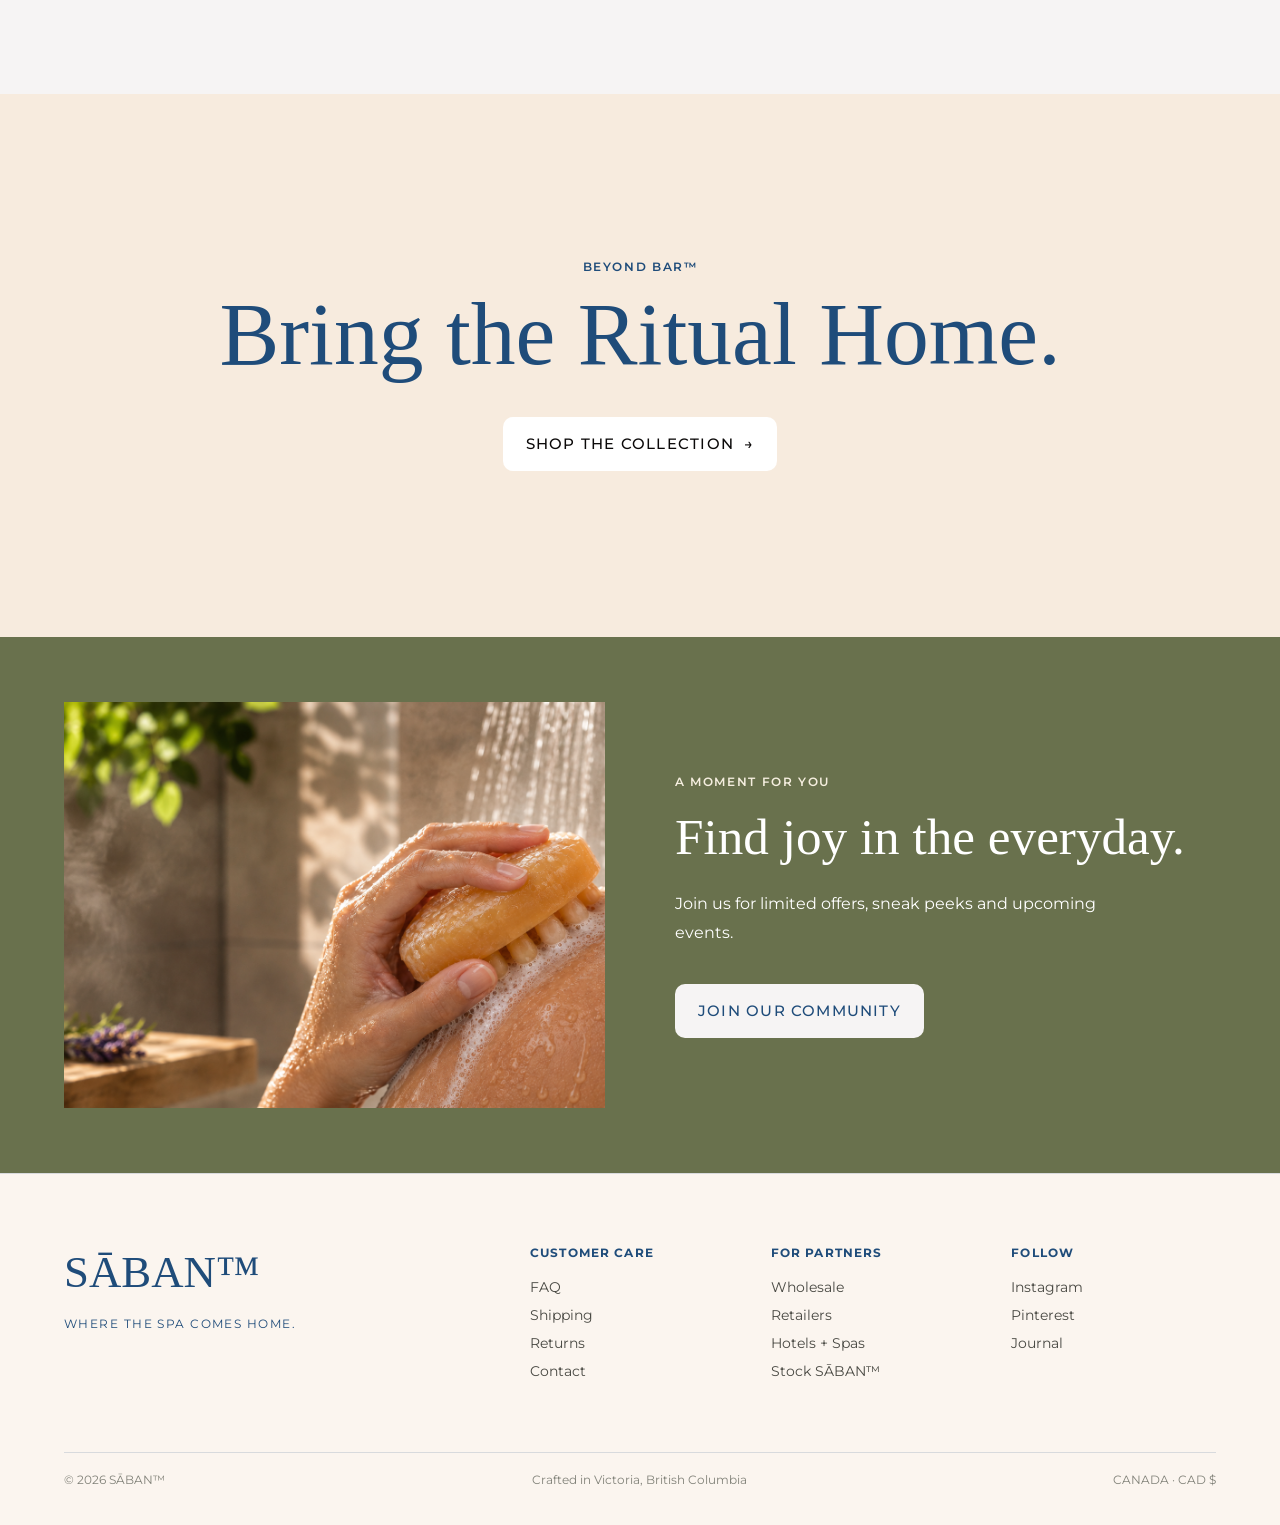
==== commit a7bd8f14: "Change section heading style in about.html Updated the section heading color for better visibility." ====
--- a/about.html
+++ b/about.html
@@ -143,10 +143,12 @@
       <p class="eyebrow">
        OUR STORY
       </p>
-      <h2 class="section-heading">
-       Everyday Care Deserves
-                        to Feel Extraordinary.
-      </h2>
+     
+<h2 class="section-heading" style="color: #123722;">
+  Everyday Care Deserves
+  to Feel Extraordinary.
+</h2>
+
      </div>
      <div class="about-long-copy">
       <p>
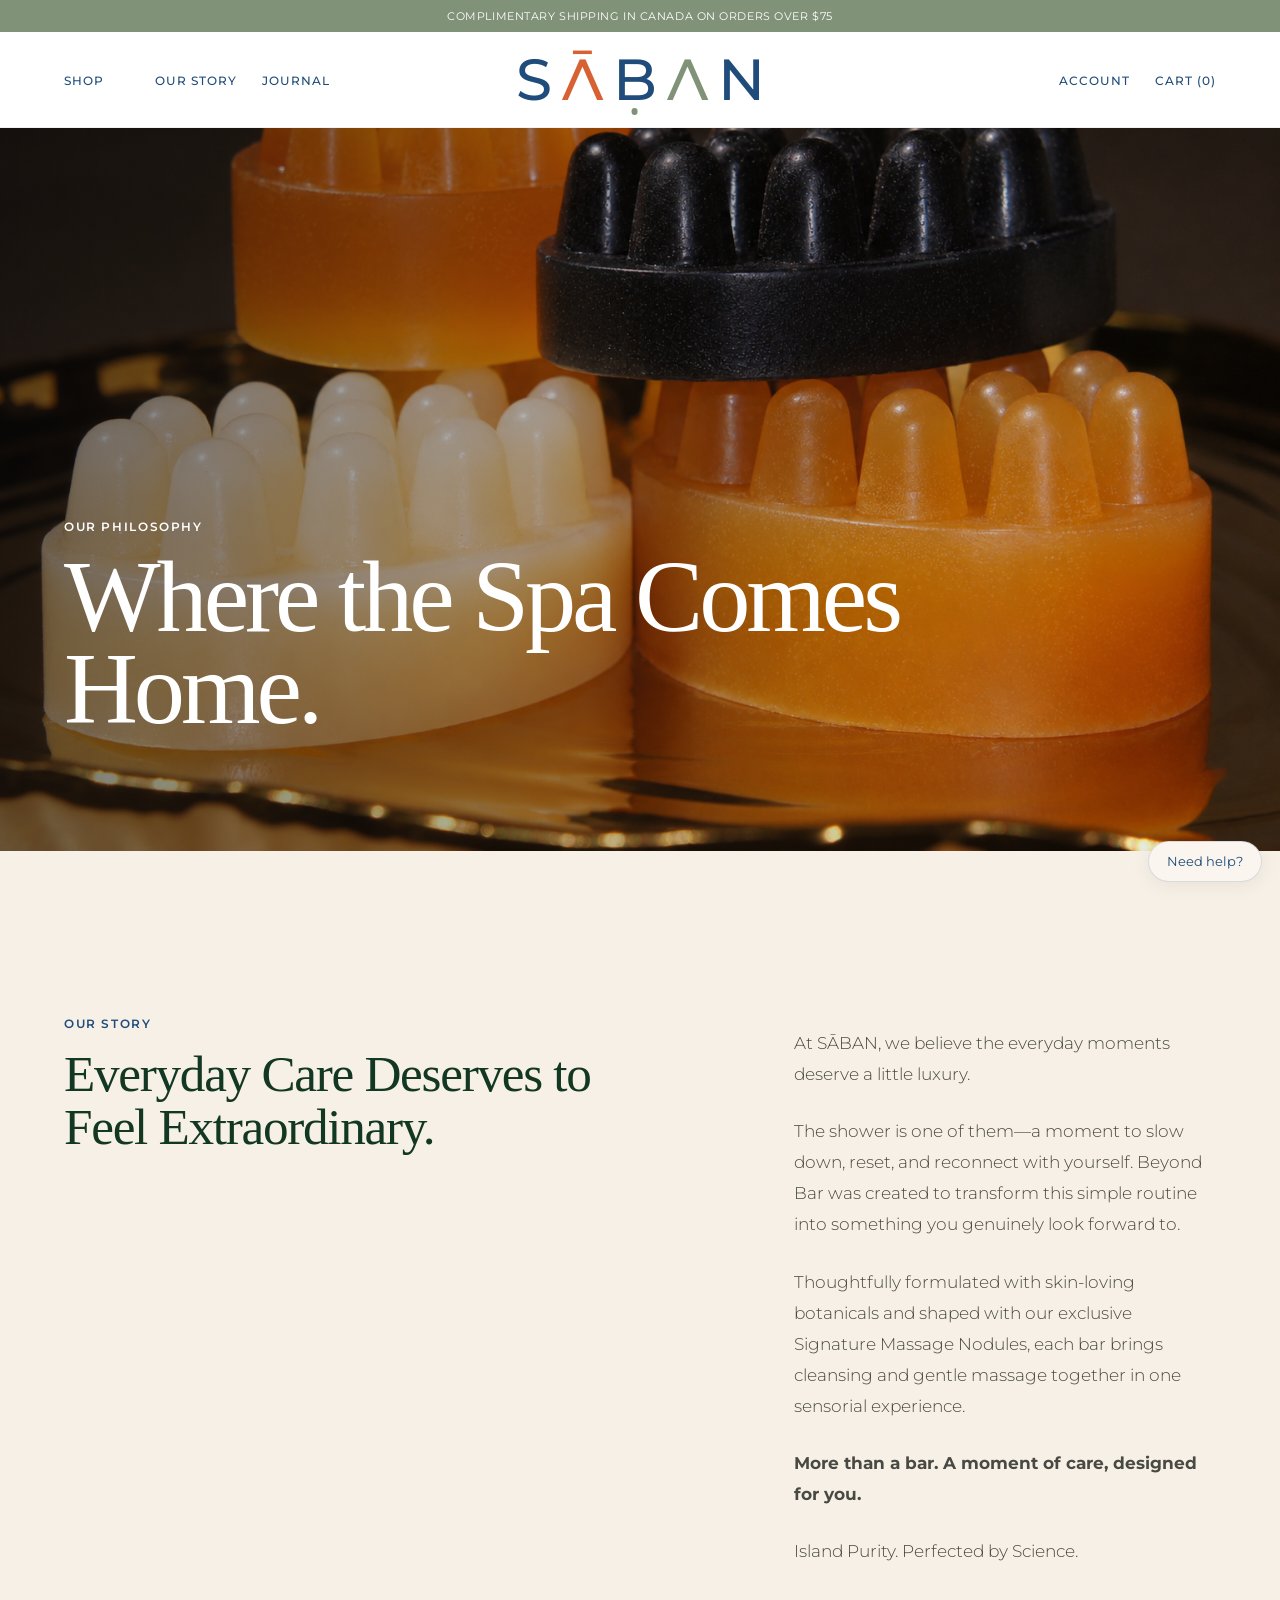
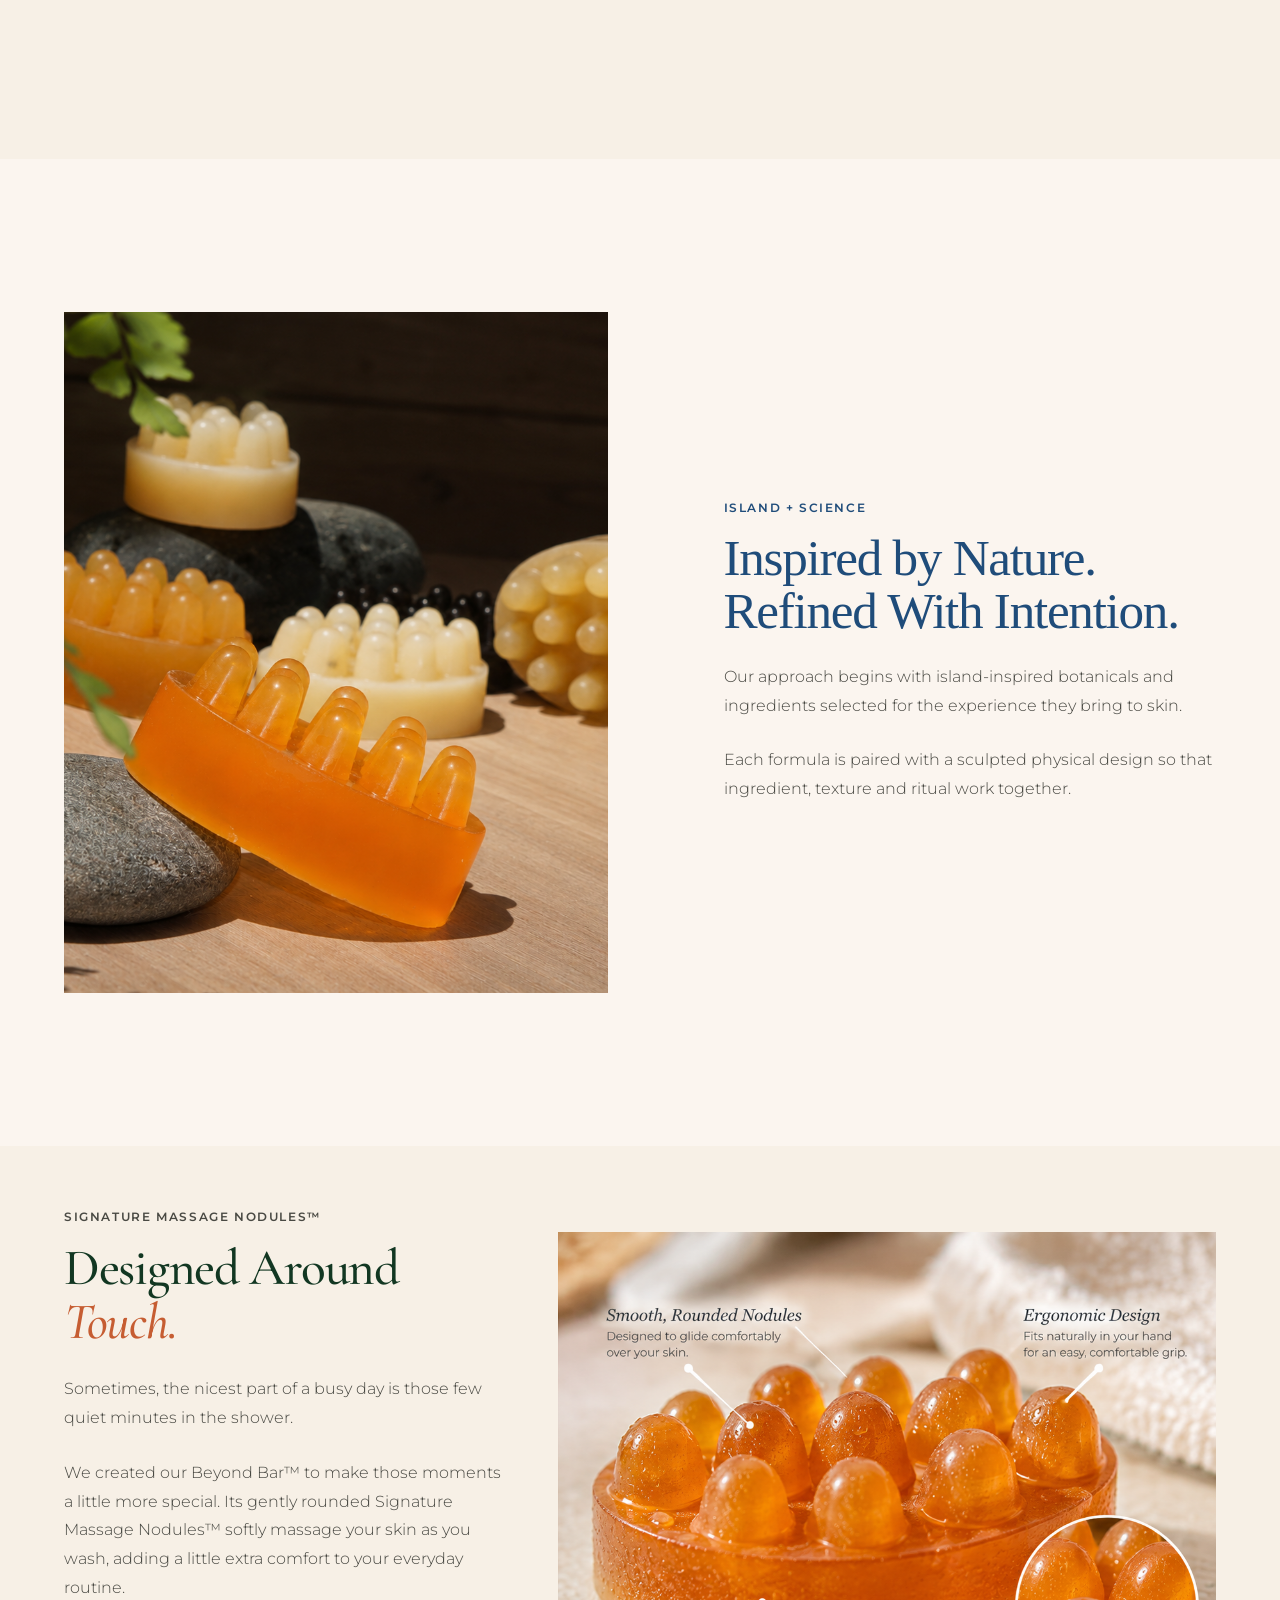
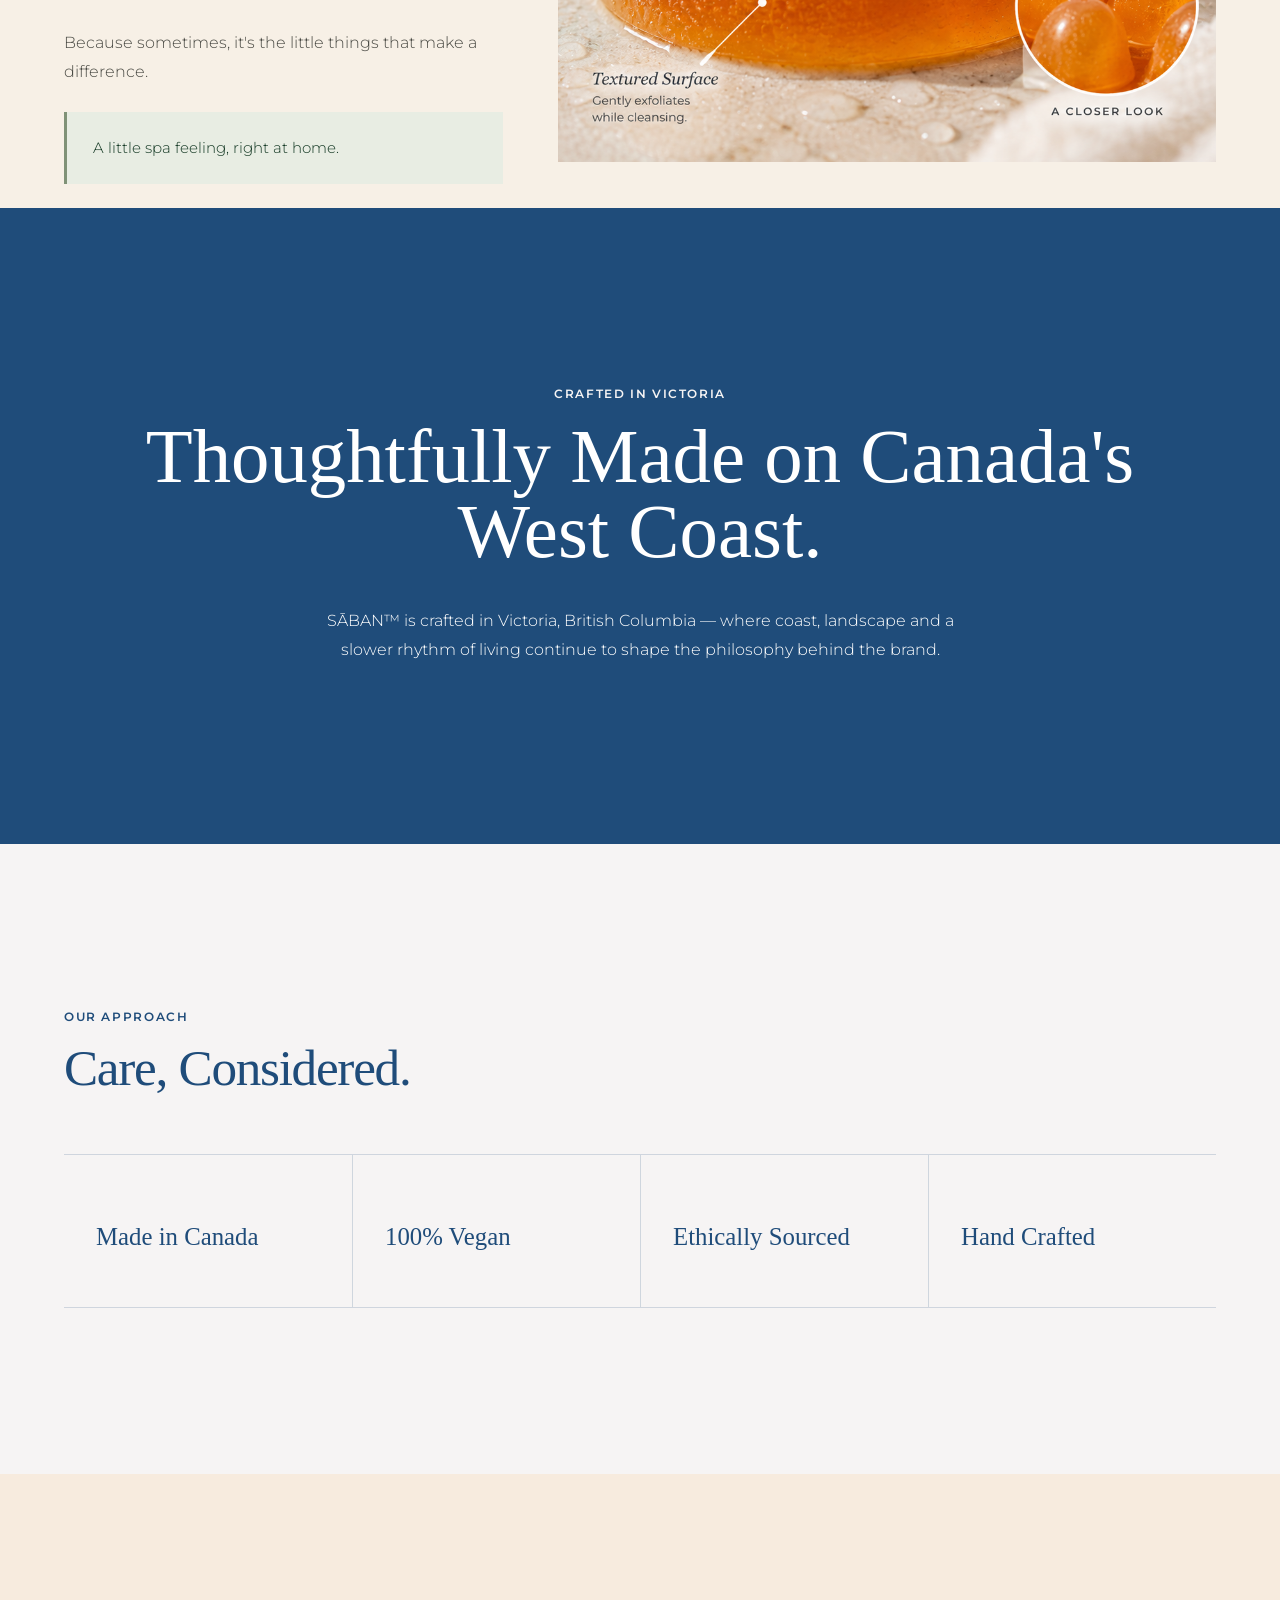
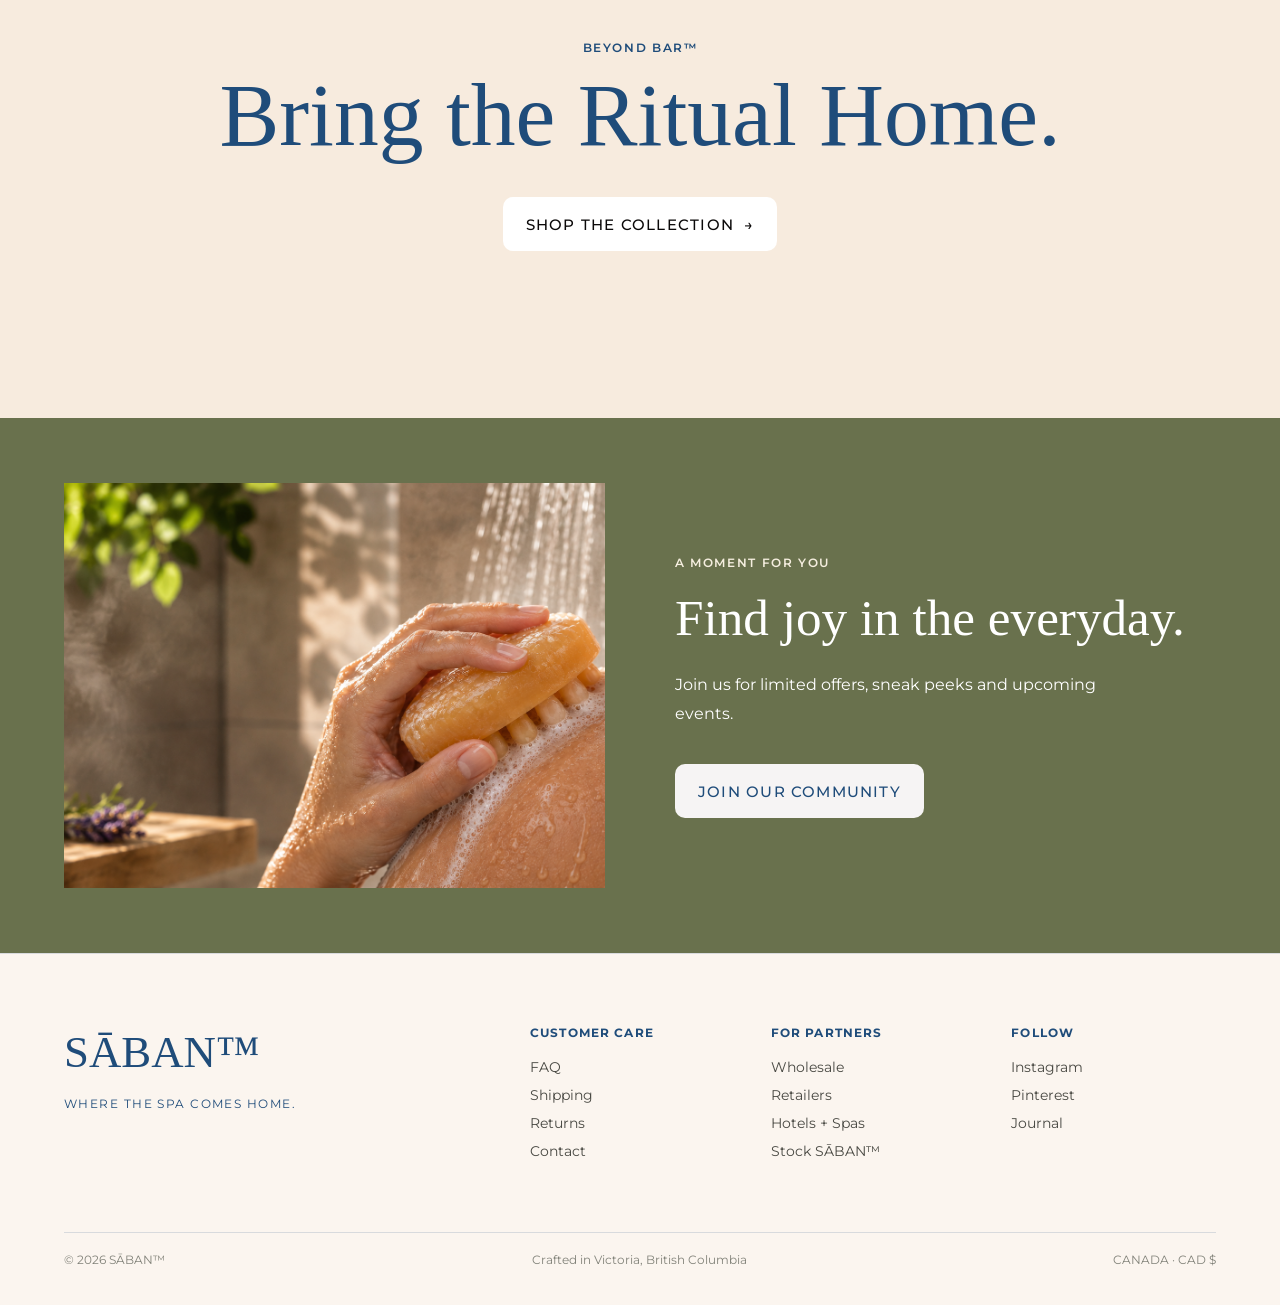
==== commit 563a8525: "Hide Our Story page from Google search Added a robots meta tag to prevent indexing." ====
--- a/about.html
+++ b/about.html
@@ -5,6 +5,7 @@
   <meta charset="utf-8"/>
   <meta content="width=device-width, initial-scale=1.0" name="viewport"/>
   <meta content="Discover the philosophy behind SĀBAN™." name="description"/>
+  <meta name="robots" content="noindex">
   <title>
    Our Story | SĀBAN™
   </title>
--- a/style.css
+++ b/style.css
@@ -182,6 +182,8 @@
 
 
 .feature-heading {
+
+
     font-size: clamp(
         2.1rem,
         3.5vw,
@@ -430,7 +432,7 @@
     align-items: center;
     gap: 10px;
     color: #FFFFFF;
-    font-size: 3rem;
+    font-size: 3.6rem;
     font-weight: 500;
     line-height: 1;
     text-decoration: none;
@@ -665,22 +667,14 @@
   padding: 32px 28px;
   background: #fffdfb;
   border: 1px solid #eee3da;
-  
+}
+
 .testimonial-quote {
   margin: 0;
   color: #514c48;
   font-size: 1rem;
   font-weight: 400;
-  line-height: 1.7;
-}
-
-    margin: 0;
-
-    color: var(--Text);
-
-    font-size: 1rem;
-    font-weight: 300;
-    line-height: 1.8;
+  line-height: 1.8;
 }
 
 .testimonial-author {
@@ -1182,9 +1176,9 @@
         1px solid
         rgba(31, 76, 122, 0.14);
 
-    color: var(--Muted);
-
-    font-size: 0.82rem;
+    color: #595A55;
+
+    font-size: 0.95rem;
 }
 
 
@@ -1225,7 +1219,7 @@
 .ritual-options {
     display: flex;
 
-    flex-wrap: wrap;
+  flex-direction: column;
 
     gap: 10px;
 
@@ -2542,7 +2536,7 @@
 .shop-product-ingredient {
     margin: 0;
 
-    color: var(--Muted);
+    color: #494943;
 
     font-size: 0.88rem;
 }
@@ -2567,7 +2561,7 @@
         1px solid
         rgba(31, 76, 122, 0.15);
 
-    color: var(--Muted);
+    color: #595A55;
 
     font-size: 0.82rem;
 }
@@ -3469,7 +3463,7 @@
 .product-values li {display:flex;flex-direction:column;align-items:center;gap:8px;text-align:center;font-size:.6rem;line-height:1.5;letter-spacing:.04em;text-transform:uppercase;color:var(--Dusk-Blue);}
 .product-values img,.value-icon {width:28px;height:28px;}
 .product-image-link img,.shop-product-image img {aspect-ratio:4/3;object-fit:contain;background:white;}
-.ritual-options button {border-color:transparent;color:var(--Dusk-Blue);}
+.ritual-options button {border-color:transparent;color:#244467;font-size:20px;font-weight:600;letter-spacing:0.01em;}
 .ritual-options [data-ritual=refresh] {background:#e2eadc;}
 .ritual-options [data-ritual=brighten] {background:#fae8bf;}
 .ritual-options [data-ritual=purify] {background:#e3e5ec;}
@@ -3499,13 +3493,13 @@
 .product-accordions {margin-top:38px;}
 .accordion {border-top:1px solid var(--line);}
 .accordion:last-child {border-bottom:1px solid var(--line);}
-.accordion summary {cursor:pointer;list-style:none;padding:24px 32px 24px 0;position:relative;font-size:.95rem;color:var(--Dusk-Blue);line-height:1.6;}
+.accordion summary {cursor:pointer;list-style:none;padding:18px 32px 18px 0;position:relative;font-size:.95rem;color:var(--Dusk-Blue);line-height:1.6;}
 .accordion summary::-webkit-details-marker {display:none;}
 .accordion summary::after {content:'+';position:absolute;right:4px;top:22px;font-size:1.3rem;}
 .accordion[open]>summary::after {content:'−';}
 .accordion summary:focus-visible {outline:2px solid var(--Dusk-Blue);outline-offset:3px;}
-.accordion-body {font-size:.9rem;line-height:1.85;padding-bottom:25px;overflow-wrap:anywhere;}
-.accordion-body h2 {font:400 1.8rem/1.2 Georgia,serif;color:var(--Dusk-Blue);}
+.accordion-body {font-size:.9rem;line-height:1.6;padding-bottom:12px;overflow-wrap:anywhere;}
+.accordion-body h2 {font-family:inherit;font-size:1.15rem;font-weight:500;line-height:1.4;color:#494943;}
 .accordion-body h3 {font-size:.73rem;text-transform:uppercase;letter-spacing:.1em;color:var(--Dusk-Blue);margin-top:25px;}
 .faq-layout {display:grid;grid-template-columns:230px 1fr;gap:70px;}
 .faq-nav {display:flex;flex-direction:column;gap:20px;align-self:start;position:sticky;top:160px;}
@@ -3724,3 +3718,264 @@
 .about-nodules .sage-note {
   color: #123722;
 }
+
+
+/* SABAN - Reduce space after Shower Ritual Finder */
+#ritual-finder {
+  padding-bottom: 48px;
+}
+
+/* SABAN - Reduce spacing between sections */
+.about-nodules {
+  padding-top: 64px;
+  padding-bottom: 24px;
+}
+
+#collection {
+  padding-top: 24px;
+}
+
+/* SABAN - Improve readability of Signature Massage Nodules text */
+.about-nodules .about-editorial-copy > p:not(.sage-note):not(.eyebrow) {
+  color: #494943;
+}
+/* SABAN - Refine collection heading spacing */
+#collection .section-heading-row {
+  margin-bottom: 32px;
+}
+/* SABAN - Hide product values on all five shop cards */
+.shop-product-card .product-values {
+  display: none !important;
+}
+
+/* SABAN - Ritual selection styling */
+.ritual-options {
+  display: flex;
+  flex-direction: column;
+  width: 100%;
+  margin-top: 28px;
+  margin-bottom: 28px;
+}
+
+.ritual-options-title {
+  font-size: 16px;
+  font-weight: 600;
+  color: #1f4c7a;
+  margin-bottom: 16px;
+}
+
+.ritual-option {
+  display: flex;
+width: 100%;
+  align-items: center;
+  gap: 14px;
+  padding: 18px 20px;
+  margin-bottom: 12px;
+  border: 1px solid #d9cfc3;
+  border-radius: 8px;
+  background: #fffaf5;
+  color: #1f4c7a;
+  font-size: 15px;
+  line-height: 1.6;
+  cursor: pointer;
+  transition: border-color 0.2s, background 0.2s;
+}
+
+.ritual-option:hover {
+  border-color: #1f4c7a;
+}
+
+.ritual-option:has(input:checked) {
+  border-color: #1f4c7a;
+  background: #f3e9dd;
+}
+
+.ritual-option input[type="radio"] {
+  accent-color: #1f4c7a;
+  flex-shrink: 0;
+}
+/* SĀBAN – Align ritual heading and selection boxes */
+.product-detail-copy .ritual-options {
+  display: flex;
+  flex-direction: column;
+  align-items: stretch;
+  width: 100%;
+}
+
+.product-detail-copy .ritual-option {
+  display: flex;
+  width: 100%;
+  box-sizing: border-box;
+}
+
+/* SĀBAN — community popup polish, November 2026 */
+.community-dialog {
+  position: relative;
+  width: min(900px, calc(100% - 32px));
+  max-width: 900px;
+  max-height: min(90dvh, 850px);
+  border-radius: 10px;
+  background: #fff8ef;
+  box-shadow: 0 24px 80px rgba(11, 9, 9, .22);
+}
+.community-dialog::backdrop {
+  background: rgba(11, 9, 9, .62);
+  backdrop-filter: blur(3px);
+}
+.community-dialog .dialog-close {
+  position: absolute;
+  top: 12px;
+  right: 12px;
+  z-index: 20;
+  display: grid;
+  place-items: center;
+  width: 40px;
+  height: 40px;
+  padding: 0;
+  border: 1px solid rgba(31, 76, 122, .18);
+  border-radius: 50%;
+  background: rgba(255, 250, 245, .96);
+  color: var(--Dusk-Blue);
+  line-height: 1;
+}
+.community-dialog .dialog-close:hover { background: #fff; }
+.community-dialog form[data-newsletter] { gap: 8px; }
+.community-dialog #newsletter-email {
+  min-height: 48px;
+  border-color: rgba(31, 76, 122, .35);
+  font-size: 16px;
+}
+.community-dialog form[data-newsletter] .consent {
+  background: rgba(255, 250, 245, .97);
+  font-size: 12px;
+  line-height: 1.5;
+}
+.community-dialog form[data-newsletter] > button[type="submit"] {
+  background: var(--Dusk-Blue);
+  font-weight: 600;
+  letter-spacing: .04em;
+  transition: background-color .2s ease;
+}
+.community-dialog form[data-newsletter] > button[type="submit"]:hover {
+  background: #173a60;
+}
+@media (max-width: 600px) {
+  .community-dialog {
+    width: calc(100% - 24px);
+    max-height: calc(100dvh - 24px);
+  }
+  .community-dialog .community-dialog-copy {
+    min-height: 650px;
+  }
+  .community-dialog form[data-newsletter] {
+    bottom: 4%;
+    left: 6%;
+    width: 88%;
+    padding: 12px;
+  }
+  .community-dialog .dialog-close {
+    top: 8px;
+    right: 8px;
+  }
+}
+
+/* SĀBAN — final newsletter popup spacing refinement */
+@media (min-width: 601px) {
+  .community-dialog .community-dialog-copy {
+    aspect-ratio: auto;
+    height: clamp(500px, 58vw, 570px);
+    background-size: 100% 100%;
+  }
+  .community-dialog form[data-newsletter] {
+    bottom: 5%;
+  }
+}
+
+/* SĀBAN — Compact luxury product descriptions */
+.product-accordions .product-accordion-content {
+  font-size: 15px;
+  line-height: 1.5;
+  padding-bottom: 16px;
+}
+
+.product-accordions .product-accordion-content p {
+  font-size: 14px;
+  line-height: 1.4;
+  margin: 0 0 8px;
+}
+
+.product-accordions .product-accordion-content .product-intro-line {
+  font-size: 17px;
+  font-weight: 500;
+  line-height: 1.4;
+  margin-bottom: 16px;
+}
+
+/* Reduce space below product accordion headings */
+.product-accordions .accordion summary {
+  padding-top: 12px;
+  padding-bottom: 12px;
+}
+
+.product-accordions .product-accordion-content {
+  padding-top: 0;
+}
+
+.product-accordions .product-intro-line {
+  margin-top: 0;
+}
+
+/* SĀBAN — Premium product accordion design */
+.product-accordions {
+  background: #F8F2E9;
+  border-radius: 20px;
+  padding: 8px 24px;
+  margin-top: 28px;
+}
+
+.product-accordions .accordion {
+  border-top: 1px solid #D8D3CB;
+}
+
+.product-accordions .accordion:last-child {
+  border-bottom: 0;
+}
+
+.product-accordions .accordion summary {
+  font-size: 16px;
+  font-weight: 500;
+  text-transform: uppercase;
+  letter-spacing: 0.06em;
+  color: #244E75;
+  padding: 18px 28px 18px 0;
+}
+
+.product-accordions .accordion summary::after {
+  top: 16px;
+  font-size: 20px;
+}
+
+.product-accordions .product-accordion-content {
+  padding-bottom: 16px;
+}
+/* SĀBAN – Velvet Bar spacing adjustment */
+.velvet-detail {
+  padding-bottom: 30px;
+}
+/* SĀBAN – Consistent spacing for all product bars */
+.product-detail-copy .product-accordions {
+  margin-top: 20px;
+}
+/* SĀBAN – Consistent spacing below product galleries */
+.product-detail {
+  padding-bottom: 30px;
+}
+
+/* SĀBAN homepage hero description */
+color: #ffffff !important;
+  color: #ffffff;
+  font-size: 18px;
+  line-height: 1.6;
+  max-width: 650px;
+  font-weight: 400;
+}
